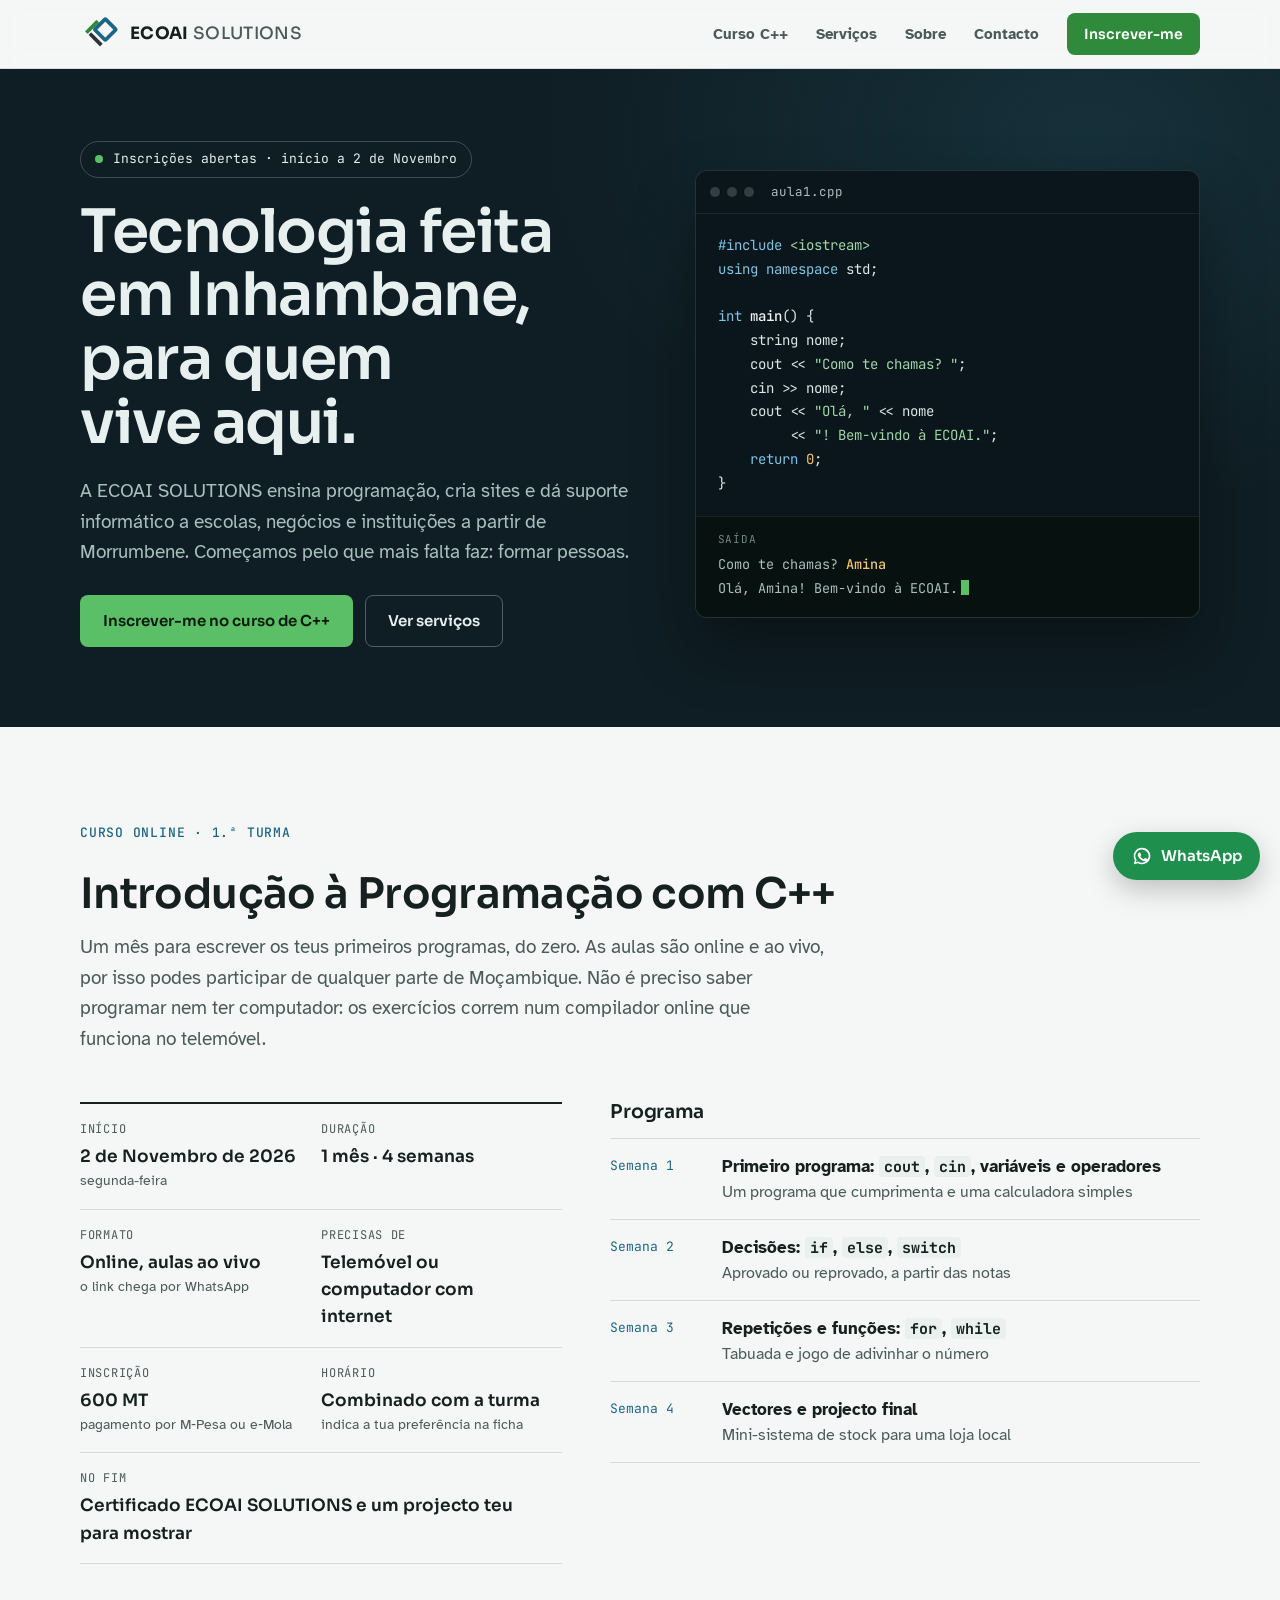
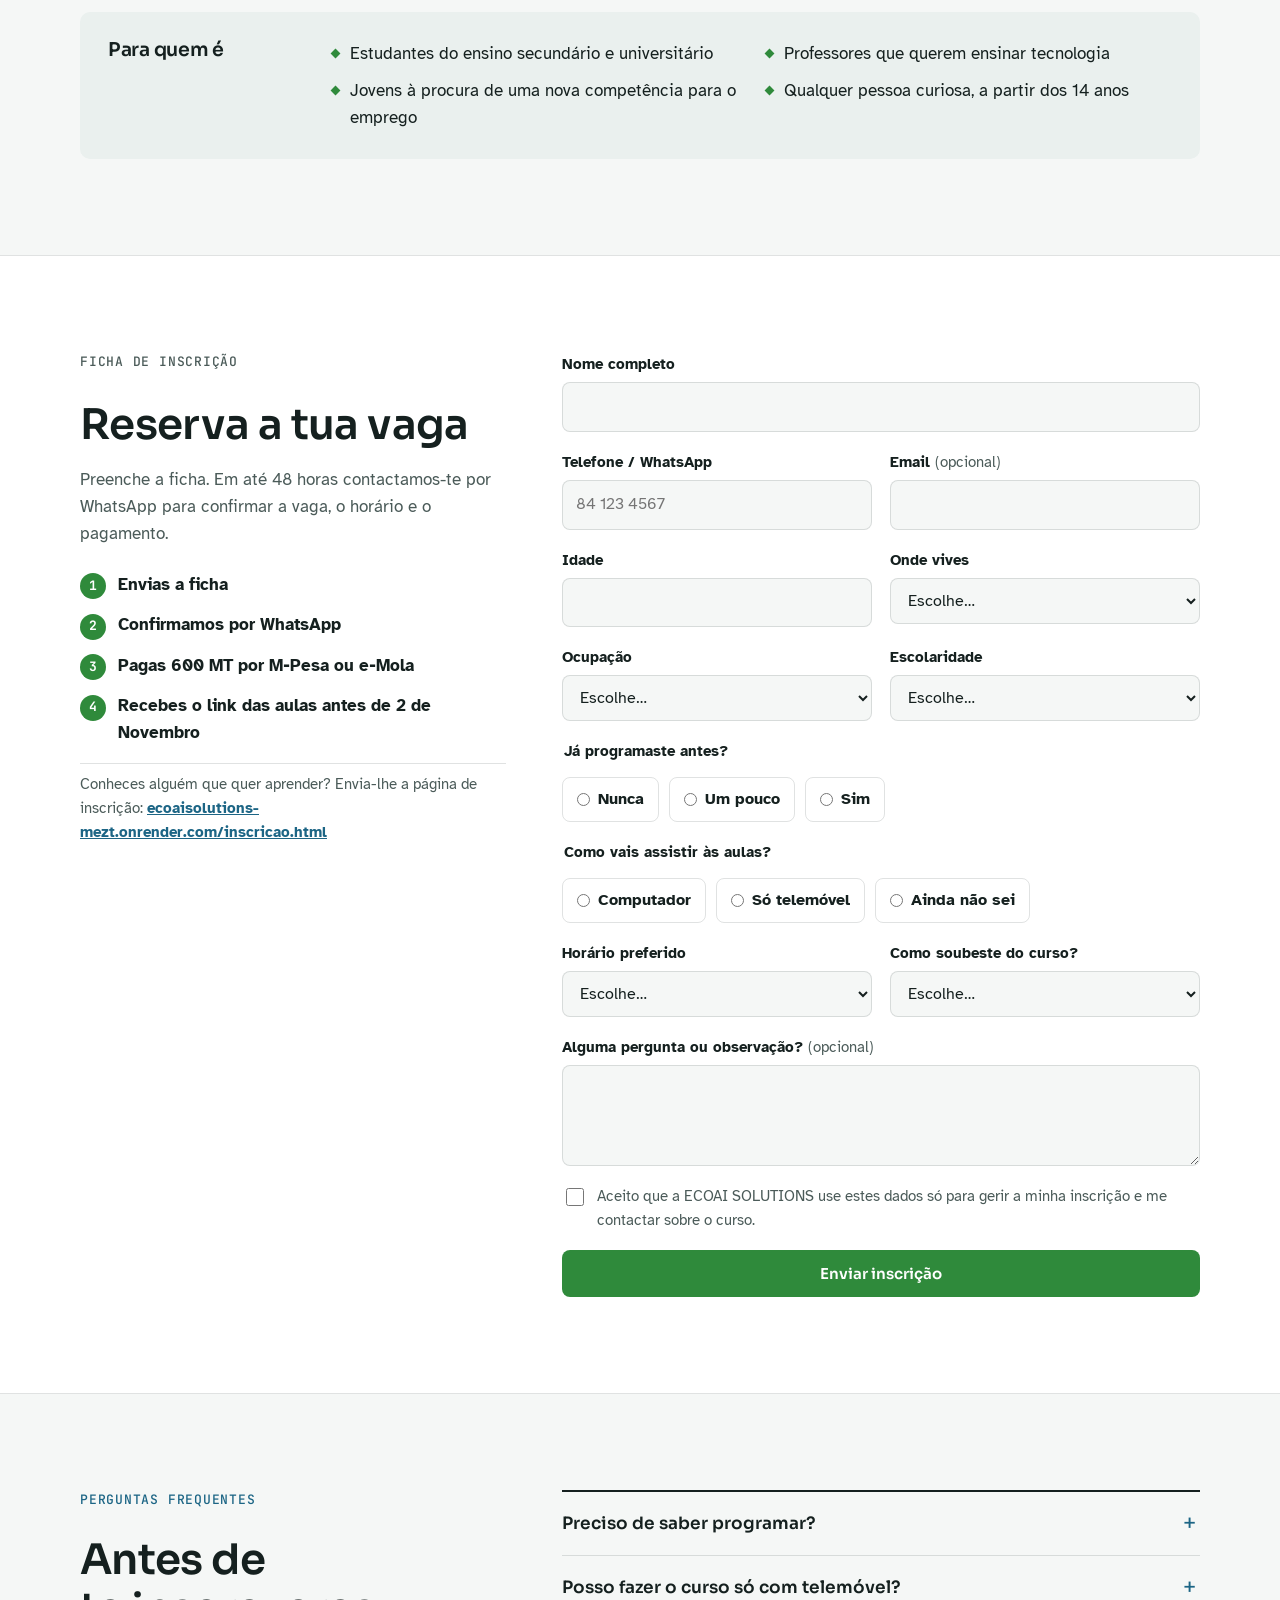
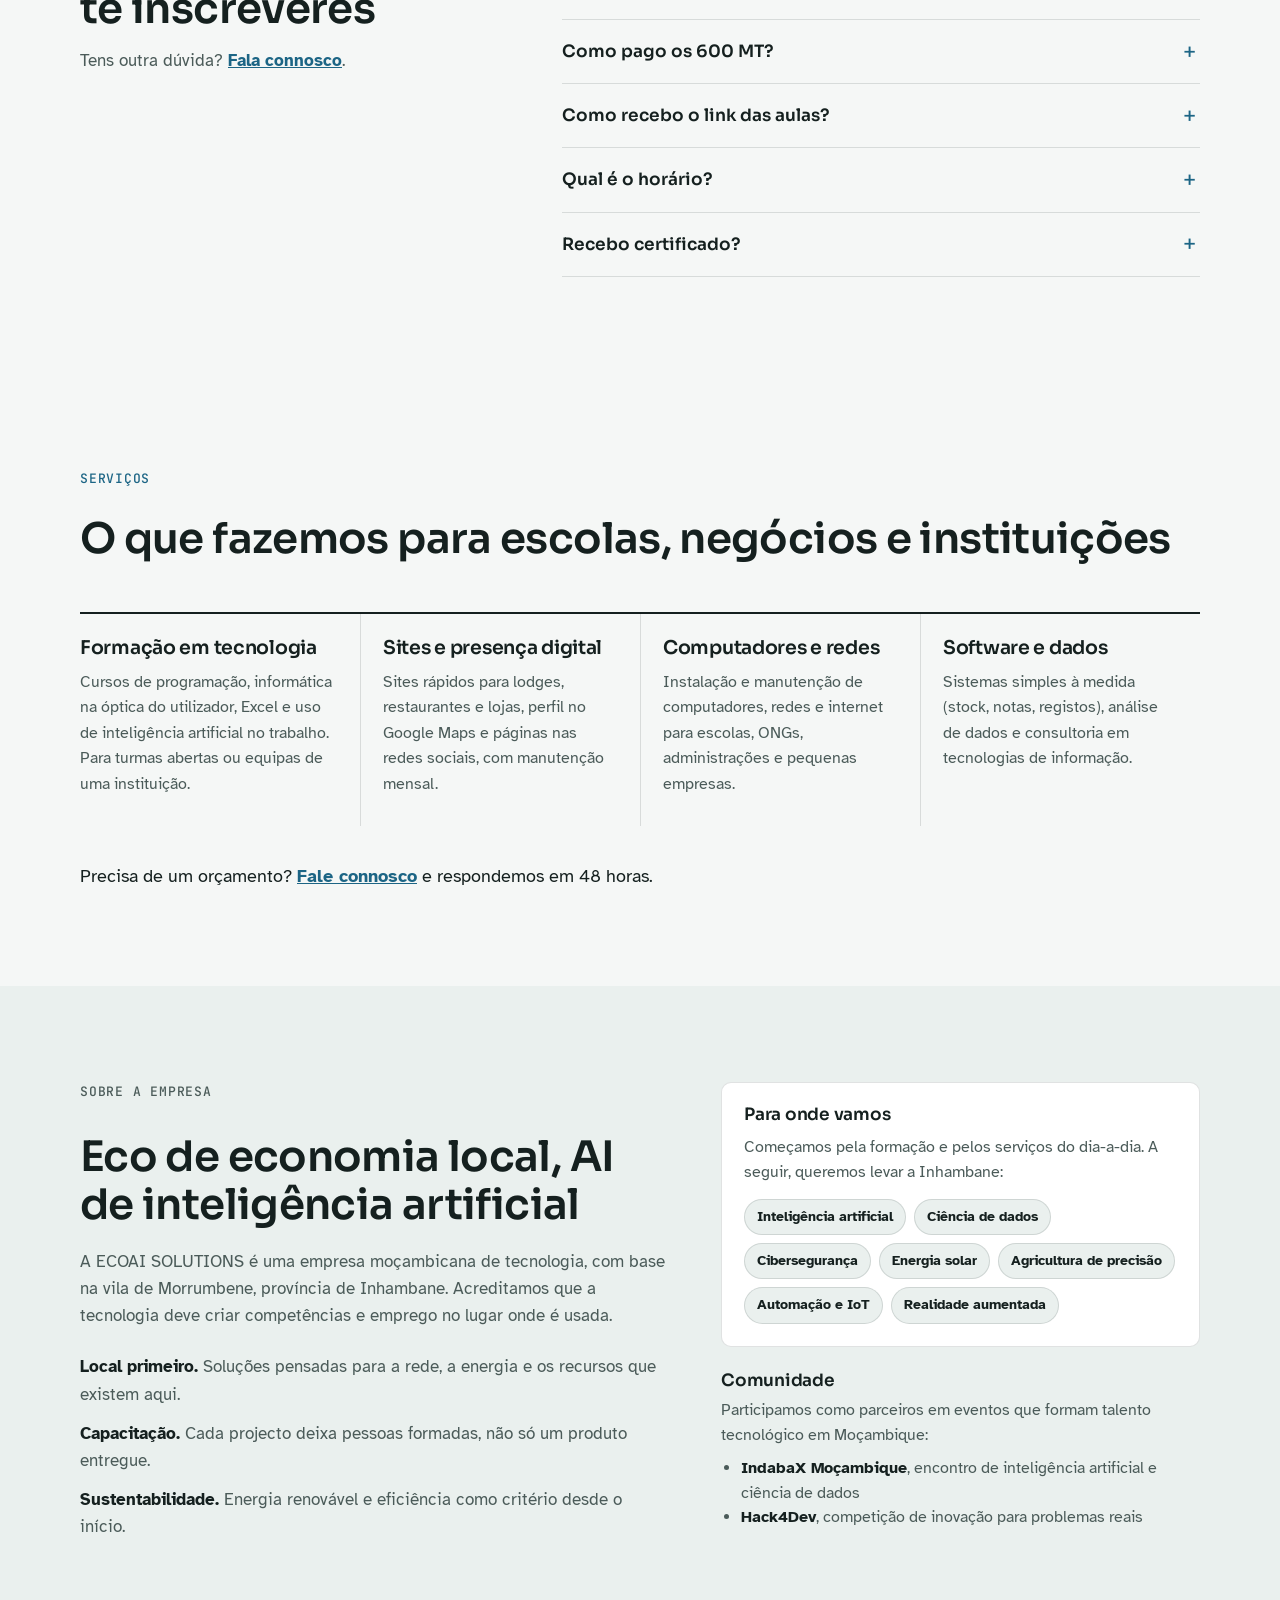
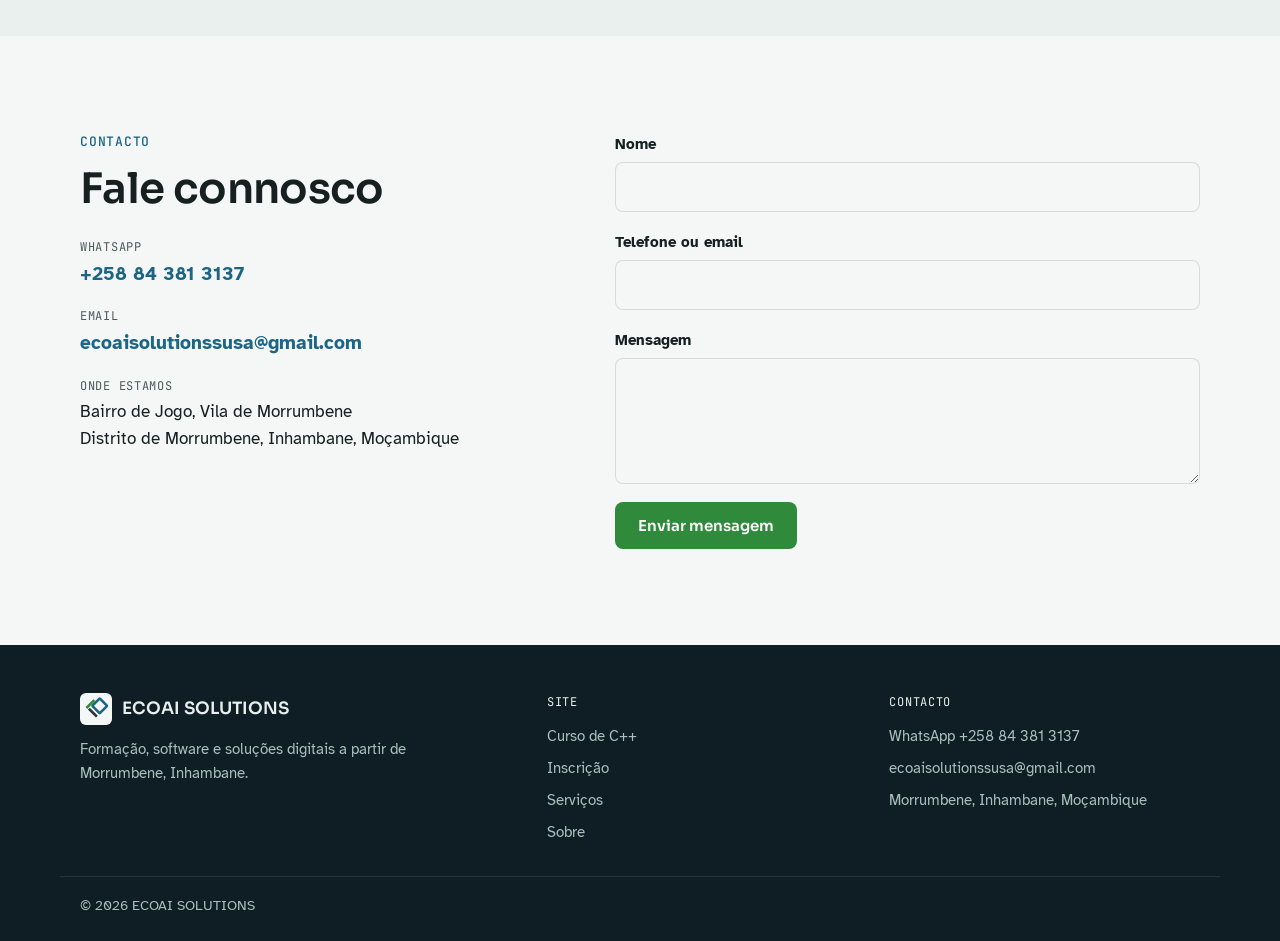
==== index.html @ 87e7314f "Página própria de inscrição (inscricao.html), protecção anti-spam e script robusto Co-Authored-By: C" ====
<!DOCTYPE html>
<html lang="pt-MZ">
<head>
<meta charset="UTF-8">
<meta name="viewport" content="width=device-width, initial-scale=1.0, viewport-fit=cover">
<title>ECOAI SOLUTIONS — Formação e Tecnologia em Inhambane</title>
<meta name="description" content="ECOAI SOLUTIONS, empresa moçambicana de tecnologia sediada em Morrumbene, Inhambane. Curso de Introdução à Programação com C++, sites, suporte informático e consultoria.">
<meta property="og:title" content="ECOAI SOLUTIONS — Curso de Introdução à Programação com C++">
<meta property="og:description" content="Curso online de 1 mês, início a 2 de Novembro de 2026. Inscrição: 600 MT. Funciona no telemóvel.">
<meta property="og:image" content="ecoai.png">
<meta property="og:type" content="website">
<meta name="theme-color" content="#0F1E24">
<link rel="icon" href="logo-ecoai.svg" type="image/svg+xml">
<link rel="preconnect" href="https://fonts.googleapis.com">
<link rel="preconnect" href="https://fonts.gstatic.com" crossorigin>
<link href="https://fonts.googleapis.com/css2?family=Sora:wght@500;600;700&family=Atkinson+Hyperlegible:ital,wght@0,400;0,700;1,400&family=JetBrains+Mono:wght@400;500&display=swap" rel="stylesheet">
<link rel="stylesheet" href="styles.css">
</head>
<body>

<header class="site-header">
  <div class="wrap header-inner">
    <a class="brand" href="#topo" aria-label="ECOAI SOLUTIONS, início">
      <img src="logo-ecoai.svg" alt="" class="brand-mark" width="40" height="40">
      <span class="brand-text">ECOAI <span>SOLUTIONS</span></span>
    </a>
    <nav class="nav" id="nav" aria-label="Navegação principal">
      <a href="#curso">Curso C++</a>
      <a href="#servicos">Serviços</a>
      <a href="#sobre">Sobre</a>
      <a href="#contacto">Contacto</a>
      <a href="#inscricao" class="btn btn-primary btn-sm">Inscrever-me</a>
    </nav>
    <button class="nav-toggle" id="navToggle" aria-label="Abrir menu" aria-expanded="false" aria-controls="nav">
      <span></span><span></span><span></span>
    </button>
  </div>
</header>

<main id="topo">

  <!-- HERO -->
  <section class="hero">
    <div class="wrap hero-inner">
      <div class="hero-copy">
        <p class="pill"><span class="pill-dot"></span>Inscrições abertas · início a 2 de Novembro</p>
        <h1>Tecnologia feita em Inhambane, para quem vive aqui.</h1>
        <p class="hero-sub">
          A ECOAI SOLUTIONS ensina programação, cria sites e dá suporte informático
          a escolas, negócios e instituições a partir de Morrumbene.
          Começamos pelo que mais falta faz: formar pessoas.
        </p>
        <div class="hero-cta">
          <a href="#inscricao" class="btn btn-primary">Inscrever-me no curso de C++</a>
          <a href="#servicos" class="btn btn-ghost">Ver serviços</a>
        </div>
      </div>

      <figure class="code-card" aria-label="Exemplo do primeiro programa do curso">
        <div class="code-bar">
          <span class="dot"></span><span class="dot"></span><span class="dot"></span>
          <span class="code-file">aula1.cpp</span>
        </div>
<pre class="code"><code><span class="c-pre">#include</span> <span class="c-str">&lt;iostream&gt;</span>
<span class="c-kw">using namespace</span> std;

<span class="c-kw">int</span> <span class="c-fn">main</span>() {
    string nome;
    cout &lt;&lt; <span class="c-str">"Como te chamas? "</span>;
    cin &gt;&gt; nome;
    cout &lt;&lt; <span class="c-str">"Olá, "</span> &lt;&lt; nome
         &lt;&lt; <span class="c-str">"! Bem-vindo à ECOAI."</span>;
    <span class="c-kw">return</span> <span class="c-num">0</span>;
}</code></pre>
        <figcaption class="code-out">
          <span class="out-label">Saída</span>
          <span class="out-line">Como te chamas? <b>Amina</b></span>
          <span class="out-line">Olá, Amina! Bem-vindo à ECOAI.<i class="caret" aria-hidden="true"></i></span>
        </figcaption>
      </figure>
    </div>
  </section>

  <!-- CURSO -->
  <section class="section curso" id="curso">
    <div class="wrap">
      <div class="section-head">
        <p class="eyebrow">Curso online · 1.ª turma</p>
        <h2>Introdução à Programação com C++</h2>
        <p class="lede">
          Um mês para escrever os teus primeiros programas, do zero.
          As aulas são online e ao vivo, por isso podes participar de qualquer
          parte de Moçambique. Não é preciso saber programar nem ter computador:
          os exercícios correm num compilador online que funciona no telemóvel.
        </p>
      </div>

      <div class="curso-grid">
        <dl class="facts">
          <div><dt>Início</dt><dd>2 de Novembro de 2026 <small>segunda-feira</small></dd></div>
          <div><dt>Duração</dt><dd>1 mês · 4 semanas</dd></div>
          <div><dt>Formato</dt><dd>Online, aulas ao vivo <small>o link chega por WhatsApp</small></dd></div>
          <div><dt>Precisas de</dt><dd>Telemóvel ou computador com internet</dd></div>
          <div><dt>Inscrição</dt><dd>600 MT <small>pagamento por M&#8209;Pesa ou e&#8209;Mola</small></dd></div>
          <div><dt>Horário</dt><dd>Combinado com a turma <small>indica a tua preferência na ficha</small></dd></div>
          <div class="facts-wide"><dt>No fim</dt><dd>Certificado ECOAI SOLUTIONS e um projecto teu para mostrar</dd></div>
        </dl>

        <div class="programa">
          <h3>Programa</h3>
          <ol class="semanas">
            <li><span class="sem">Semana 1</span><span class="tema">Primeiro programa: <code>cout</code>, <code>cin</code>, variáveis e operadores</span><span class="res">Um programa que cumprimenta e uma calculadora simples</span></li>
            <li><span class="sem">Semana 2</span><span class="tema">Decisões: <code>if</code>, <code>else</code>, <code>switch</code></span><span class="res">Aprovado ou reprovado, a partir das notas</span></li>
            <li><span class="sem">Semana 3</span><span class="tema">Repetições e funções: <code>for</code>, <code>while</code></span><span class="res">Tabuada e jogo de adivinhar o número</span></li>
            <li><span class="sem">Semana 4</span><span class="tema">Vectores e projecto final</span><span class="res">Mini-sistema de stock para uma loja local</span></li>
          </ol>
        </div>
      </div>

      <div class="para-quem">
        <h3>Para quem é</h3>
        <ul>
          <li>Estudantes do ensino secundário e universitário</li>
          <li>Professores que querem ensinar tecnologia</li>
          <li>Jovens à procura de uma nova competência para o emprego</li>
          <li>Qualquer pessoa curiosa, a partir dos 14 anos</li>
        </ul>
      </div>
    </div>
  </section>

  <!-- INSCRIÇÃO -->
  <section class="section inscricao" id="inscricao">
    <div class="wrap inscricao-grid">
      <div class="inscricao-intro">
        <p class="eyebrow">Ficha de inscrição</p>
        <h2>Reserva a tua vaga</h2>
        <p>
          Preenche a ficha. Em até 48 horas contactamos-te por WhatsApp para
          confirmar a vaga, o horário e o pagamento.
        </p>
        <ol class="passos">
          <li>Envias a ficha</li>
          <li>Confirmamos por WhatsApp</li>
          <li>Pagas 600 MT por M&#8209;Pesa ou e&#8209;Mola</li>
          <li>Recebes o link das aulas antes de 2 de Novembro</li>
        </ol>
        <p class="partilha">Conheces alguém que quer aprender? Envia-lhe a página de inscrição: <a href="inscricao.html">ecoaisolutions-mezt.onrender.com/inscricao.html</a></p>
      </div>

      <form class="form" id="inscricaoForm" novalidate>
        <input type="hidden" name="_subject" value="Nova inscrição: Curso de C++">
        <input type="hidden" name="pagina" value="Site principal">
        <input type="text" name="_gotcha" class="hp" tabindex="-1" autocomplete="off" aria-hidden="true">
        <input type="hidden" name="curso" value="Introdução à Programação com C++ (1.ª turma)">

        <div class="field">
          <label for="i-nome">Nome completo</label>
          <input id="i-nome" name="nome" type="text" autocomplete="name" required>
        </div>

        <div class="row-2">
          <div class="field">
            <label for="i-tel">Telefone / WhatsApp</label>
            <input id="i-tel" name="telefone" type="tel" inputmode="tel" autocomplete="tel" placeholder="84 123 4567" required>
          </div>
          <div class="field">
            <label for="i-email">Email <span class="opt">(opcional)</span></label>
            <input id="i-email" name="email" type="email" autocomplete="email">
          </div>
        </div>

        <div class="row-2">
          <div class="field">
            <label for="i-idade">Idade</label>
            <input id="i-idade" name="idade" type="number" min="12" max="90" inputmode="numeric" required>
          </div>
          <div class="field">
            <label for="i-local">Onde vives</label>
            <select id="i-local" name="localidade" required>
              <option value="">Escolhe…</option>
              <option>Morrumbene</option>
              <option>Maxixe</option>
              <option>Cidade de Inhambane</option>
              <option>Massinga</option>
              <option>Homoíne</option>
              <option>Outro distrito de Inhambane</option>
              <option>Outra província</option>
            </select>
          </div>
        </div>

        <div class="row-2">
          <div class="field">
            <label for="i-ocup">Ocupação</label>
            <select id="i-ocup" name="ocupacao" required>
              <option value="">Escolhe…</option>
              <option>Estudante do secundário</option>
              <option>Estudante universitário</option>
              <option>Professor(a)</option>
              <option>Trabalhador(a)</option>
              <option>À procura de emprego</option>
              <option>Outro</option>
            </select>
          </div>
          <div class="field">
            <label for="i-esc">Escolaridade</label>
            <select id="i-esc" name="escolaridade" required>
              <option value="">Escolhe…</option>
              <option>Até 10.ª classe</option>
              <option>11.ª ou 12.ª classe</option>
              <option>Técnico-profissional</option>
              <option>Ensino superior (a frequentar)</option>
              <option>Ensino superior (concluído)</option>
            </select>
          </div>
        </div>

        <fieldset class="field choice">
          <legend>Já programaste antes?</legend>
          <label><input type="radio" name="experiencia" value="Nunca" required> Nunca</label>
          <label><input type="radio" name="experiencia" value="Um pouco"> Um pouco</label>
          <label><input type="radio" name="experiencia" value="Sim"> Sim</label>
        </fieldset>

        <fieldset class="field choice">
          <legend>Como vais assistir às aulas?</legend>
          <label><input type="radio" name="equipamento" value="Computador" required> Computador</label>
          <label><input type="radio" name="equipamento" value="Só telemóvel"> Só telemóvel</label>
          <label><input type="radio" name="equipamento" value="Ainda não sei"> Ainda não sei</label>
        </fieldset>

        <div class="row-2">
          <div class="field">
            <label for="i-hor">Horário preferido</label>
            <select id="i-hor" name="horario" required>
              <option value="">Escolhe…</option>
              <option>Dias úteis, fim da tarde (17h–19h)</option>
              <option>Dias úteis, noite (19h–21h)</option>
              <option>Sábado de manhã</option>
              <option>Tanto faz</option>
            </select>
          </div>
          <div class="field">
            <label for="i-orig">Como soubeste do curso?</label>
            <select id="i-orig" name="origem">
              <option value="">Escolhe…</option>
              <option>WhatsApp</option>
              <option>Facebook</option>
              <option>Escola ou universidade</option>
              <option>Rádio</option>
              <option>Cartaz</option>
              <option>Amigo ou familiar</option>
            </select>
          </div>
        </div>

        <div class="field">
          <label for="i-obs">Alguma pergunta ou observação? <span class="opt">(opcional)</span></label>
          <textarea id="i-obs" name="observacoes" rows="3"></textarea>
        </div>

        <label class="consent" for="i-cons">
          <input id="i-cons" name="consentimento" type="checkbox" value="Sim" required>
          <span>Aceito que a ECOAI SOLUTIONS use estes dados só para gerir a minha inscrição e me contactar sobre o curso.</span>
        </label>

        <p class="form-error" id="inscricaoErro" role="alert" hidden></p>
        <button type="submit" class="btn btn-primary btn-block" id="inscricaoBtn">Enviar inscrição</button>

        <div class="form-done" id="inscricaoOk" role="status" hidden>
          <h3>Inscrição recebida</h3>
          <p id="inscricaoOkMsg">Obrigado. Vamos contactar-te por WhatsApp em até 48 horas.</p>
          <a class="btn btn-ghost" id="inscricaoWa" href="#" target="_blank" rel="noopener" hidden>Abrir WhatsApp</a>
        </div>
      </form>
    </div>
  </section>

  <!-- PERGUNTAS -->
  <section class="section perguntas" id="perguntas">
    <div class="wrap perguntas-grid">
      <div>
        <p class="eyebrow">Perguntas frequentes</p>
        <h2>Antes de te inscreveres</h2>
        <p class="perguntas-mais">Tens outra dúvida? <a href="#contacto">Fala connosco</a>.</p>
      </div>
      <div class="faq">
        <details>
          <summary>Preciso de saber programar?</summary>
          <p>Não. O curso começa do zero: na primeira aula escreves o teu primeiro programa.</p>
        </details>
        <details>
          <summary>Posso fazer o curso só com telemóvel?</summary>
          <p>Sim. As aulas são online e os exercícios correm num compilador online gratuito que funciona no navegador do telemóvel. Precisas apenas de internet.</p>
        </details>
        <details>
          <summary>Como pago os 600 MT?</summary>
          <p>Depois de enviares a ficha, contactamos-te por WhatsApp com os dados para pagar por M&#8209;Pesa ou e&#8209;Mola. A vaga fica confirmada quando o pagamento chega.</p>
        </details>
        <details>
          <summary>Como recebo o link das aulas?</summary>
          <p>Por WhatsApp, antes da primeira aula a 2 de Novembro. Também entras no grupo da turma, onde ficam os exercícios e as dúvidas.</p>
        </details>
        <details>
          <summary>Qual é o horário?</summary>
          <p>É combinado com a turma. Na ficha indicas o horário que te dá mais jeito e escolhemos o que serve a mais pessoas.</p>
        </details>
        <details>
          <summary>Recebo certificado?</summary>
          <p>Sim. No fim recebes o certificado da ECOAI SOLUTIONS e ficas com o teu projecto final para mostrar.</p>
        </details>
      </div>
    </div>
  </section>

  <!-- SERVIÇOS -->
  <section class="section servicos" id="servicos">
    <div class="wrap">
      <div class="section-head">
        <p class="eyebrow">Serviços</p>
        <h2>O que fazemos para escolas, negócios e instituições</h2>
      </div>
      <div class="servicos-grid">
        <article class="servico">
          <h3>Formação em tecnologia</h3>
          <p>Cursos de programação, informática na óptica do utilizador, Excel e uso de inteligência artificial no trabalho. Para turmas abertas ou equipas de uma instituição.</p>
        </article>
        <article class="servico">
          <h3>Sites e presença digital</h3>
          <p>Sites rápidos para lodges, restaurantes e lojas, perfil no Google Maps e páginas nas redes sociais, com manutenção mensal.</p>
        </article>
        <article class="servico">
          <h3>Computadores e redes</h3>
          <p>Instalação e manutenção de computadores, redes e internet para escolas, ONGs, administrações e pequenas empresas.</p>
        </article>
        <article class="servico">
          <h3>Software e dados</h3>
          <p>Sistemas simples à medida (stock, notas, registos), análise de dados e consultoria em tecnologias de informação.</p>
        </article>
      </div>
      <p class="servicos-cta">Precisa de um orçamento? <a href="#contacto">Fale connosco</a> e respondemos em 48 horas.</p>
    </div>
  </section>

  <!-- SOBRE -->
  <section class="section sobre" id="sobre">
    <div class="wrap sobre-grid">
      <div>
        <p class="eyebrow">Sobre a empresa</p>
        <h2>Eco de economia local, AI de inteligência artificial</h2>
        <p>
          A ECOAI SOLUTIONS é uma empresa moçambicana de tecnologia, com base na
          vila de Morrumbene, província de Inhambane. Acreditamos que a tecnologia deve criar
          competências e emprego no lugar onde é usada.
        </p>
        <ul class="valores">
          <li><b>Local primeiro.</b> Soluções pensadas para a rede, a energia e os recursos que existem aqui.</li>
          <li><b>Capacitação.</b> Cada projecto deixa pessoas formadas, não só um produto entregue.</li>
          <li><b>Sustentabilidade.</b> Energia renovável e eficiência como critério desde o início.</li>
        </ul>
      </div>

      <div class="sobre-side">
        <div class="futuro">
          <h3>Para onde vamos</h3>
          <p>Começamos pela formação e pelos serviços do dia-a-dia. A seguir, queremos levar a Inhambane:</p>
          <ul class="chips">
            <li>Inteligência artificial</li>
            <li>Ciência de dados</li>
            <li>Cibersegurança</li>
            <li>Energia solar</li>
            <li>Agricultura de precisão</li>
            <li>Automação e IoT</li>
            <li>Realidade aumentada</li>
          </ul>
        </div>

        <div class="comunidade">
          <h3>Comunidade</h3>
          <p>Participamos como parceiros em eventos que formam talento tecnológico em Moçambique:</p>
          <ul>
            <li><b>IndabaX Moçambique</b>, encontro de inteligência artificial e ciência de dados</li>
            <li><b>Hack4Dev</b>, competição de inovação para problemas reais</li>
          </ul>
        </div>
      </div>
    </div>
  </section>

  <!-- CONTACTO -->
  <section class="section contacto" id="contacto">
    <div class="wrap contacto-grid">
      <div>
        <p class="eyebrow">Contacto</p>
        <h2>Fale connosco</h2>
        <ul class="canais">
          <li data-canal="whatsapp" hidden>
            <span class="canal-label">WhatsApp</span>
            <a id="waLink" href="#" target="_blank" rel="noopener"></a>
          </li>
          <li data-canal="email" hidden>
            <span class="canal-label">Email</span>
            <a id="emailLink" href="#"></a>
          </li>
          <li>
            <span class="canal-label">Onde estamos</span>
            <span>Bairro de Jogo, Vila de Morrumbene<br>Distrito de Morrumbene, Inhambane, Moçambique</span>
          </li>
        </ul>
      </div>

      <form class="form" id="contactoForm" novalidate>
        <input type="hidden" name="_subject" value="Contacto pelo site ECOAI">
        <input type="text" name="_gotcha" class="hp" tabindex="-1" autocomplete="off" aria-hidden="true">
        <div class="field">
          <label for="c-nome">Nome</label>
          <input id="c-nome" name="nome" type="text" autocomplete="name" required>
        </div>
        <div class="field">
          <label for="c-tel">Telefone ou email</label>
          <input id="c-tel" name="contacto" type="text" required>
        </div>
        <div class="field">
          <label for="c-msg">Mensagem</label>
          <textarea id="c-msg" name="mensagem" rows="4" required></textarea>
        </div>
        <p class="form-error" id="contactoErro" role="alert" hidden></p>
        <button type="submit" class="btn btn-primary" id="contactoBtn">Enviar mensagem</button>
        <div class="form-done" id="contactoOk" role="status" hidden>
          <h3>Mensagem enviada</h3>
          <p id="contactoOkMsg">Obrigado. Respondemos em até 48 horas.</p>
          <a class="btn btn-ghost" id="contactoWa" href="#" target="_blank" rel="noopener" hidden>Abrir WhatsApp</a>
        </div>
      </form>
    </div>
  </section>

</main>

<a class="wa-float" id="waFloat" href="#" target="_blank" rel="noopener" hidden aria-label="Falar connosco por WhatsApp">
  <svg viewBox="0 0 24 24" width="22" height="22" aria-hidden="true"><path fill="currentColor" d="M12 3a9 9 0 0 0-7.8 13.5L3 21l4.6-1.2A9 9 0 1 0 12 3Zm0 1.8a7.2 7.2 0 1 1-3.7 13.4l-.3-.2-2.6.7.7-2.5-.2-.3A7.2 7.2 0 0 1 12 4.8Zm-3 3.6c-.2 0-.5 0-.7.3-.3.3-.9.9-.9 2.1s.9 2.4 1 2.6c.1.2 1.8 2.8 4.4 3.8 2.2.9 2.6.7 3.1.6.5 0 1.5-.6 1.7-1.2.2-.6.2-1.1.2-1.2-.1-.1-.2-.2-.5-.3l-1.7-.8c-.2-.1-.4-.1-.6.1l-.8 1c-.1.2-.3.2-.5.1-.3-.1-1.1-.4-2-1.2-.8-.7-1.3-1.5-1.4-1.8-.2-.3 0-.4.1-.5l.4-.5.2-.4c.1-.1 0-.3 0-.4l-.8-1.9c-.2-.5-.4-.5-.6-.5H9Z"/></svg>
  <span>WhatsApp</span>
</a>

<footer class="site-footer">
  <div class="wrap footer-grid">
    <div class="footer-brand">
      <div class="footer-logo">
        <img src="logo-ecoai.svg" alt="" width="32" height="32">
        <span>ECOAI SOLUTIONS</span>
      </div>
      <p>Formação, software e soluções digitais a partir de Morrumbene, Inhambane.</p>
    </div>
    <nav class="footer-col" aria-label="Rodapé">
      <span class="footer-h">Site</span>
      <a href="#curso">Curso de C++</a>
      <a href="#inscricao">Inscrição</a>
      <a href="#servicos">Serviços</a>
      <a href="#sobre">Sobre</a>
    </nav>
    <div class="footer-col">
      <span class="footer-h">Contacto</span>
      <a id="footWa" href="#" target="_blank" rel="noopener" hidden></a>
      <a id="footEmail" href="#" hidden></a>
      <span>Morrumbene, Inhambane, Moçambique</span>
    </div>
  </div>
  <div class="wrap footer-base">
    <p>© <span id="year">2026</span> ECOAI SOLUTIONS</p>
  </div>
</footer>

<script src="script.js"></script>
</body>
</html>
---- styles.css ----
/* ============================================================
   ECOAI SOLUTIONS — estilos
   Layout: hero escuro com o "primeiro programa" em C++, depois
   faixas claras alternadas; cores tiradas do logótipo
   (verde, azul-petróleo, carvão).
   ============================================================ */
:root {
  --bg: #F5F7F6;
  --surface: #FFFFFF;
  --surface-2: #EAF0EE;
  --ink: #15201F;
  --ink-soft: #4B5B59;
  --line: rgba(21, 32, 31, 0.13);
  --green: #2F8A3B;
  --green-ink: #FFFFFF;
  --blue: #1C6585;
  --night: #0F1E24;
  --night-2: #16303A;
  --on-night: #E7F0EE;
  --on-night-soft: #A9BFBD;
  --code-str: #9FD8A6;
  --code-kw: #7FC4E6;
  --code-num: #F0C674;
  --error: #B42318;

  --f-display: "Sora", "Segoe UI", system-ui, sans-serif;
  --f-body: "Atkinson Hyperlegible", "Segoe UI", system-ui, sans-serif;
  --f-mono: "JetBrains Mono", ui-monospace, "Cascadia Mono", Menlo, monospace;

  --wrap: 1160px;
  --radius: 10px;
  --ease: cubic-bezier(.22,.68,.32,1);
  --header-h: 68px;
}
@media (prefers-color-scheme: dark) {
  :root:not([data-theme="light"]) {
    --bg: #0E1719; --surface: #152226; --surface-2: #1A2B30;
    --ink: #E5EEEC; --ink-soft: #A2B3B0; --line: rgba(229, 238, 236, 0.13);
    --green: #5BBF67; --green-ink: #0B1A0D; --blue: #67B5DA;
    --night: #08121A; --night-2: #11242C; --error: #F97066;
    color-scheme: dark;
  }
}
:root[data-theme="dark"] {
  --bg: #0E1719; --surface: #152226; --surface-2: #1A2B30;
  --ink: #E5EEEC; --ink-soft: #A2B3B0; --line: rgba(229, 238, 236, 0.13);
  --green: #5BBF67; --green-ink: #0B1A0D; --blue: #67B5DA;
  --night: #08121A; --night-2: #11242C; --error: #F97066;
  color-scheme: dark;
}

*, *::before, *::after { box-sizing: border-box; }
[hidden] { display: none !important; }
html { scroll-behavior: smooth; scroll-padding-top: calc(var(--header-h) + 12px); }
@media (prefers-reduced-motion: reduce) {
  html { scroll-behavior: auto; }
  *, *::before, *::after { animation: none !important; transition: none !important; }
}
body {
  margin: 0;
  background: var(--bg);
  color: var(--ink);
  font-family: var(--f-body);
  font-size: 17px;
  line-height: 1.6;
  -webkit-font-smoothing: antialiased;
}
img { max-width: 100%; display: block; }
a { color: var(--blue); }
a:focus-visible, button:focus-visible, summary:focus-visible,
input:focus-visible, select:focus-visible, textarea:focus-visible {
  outline: 3px solid var(--blue);
  outline-offset: 2px;
}

.wrap {
  max-width: var(--wrap);
  margin: 0 auto;
  padding-left: max(20px, env(safe-area-inset-left, 0px));
  padding-right: max(20px, env(safe-area-inset-right, 0px));
}

h1, h2, h3 {
  font-family: var(--f-display);
  font-weight: 600;
  letter-spacing: -0.015em;
  line-height: 1.15;
  margin: 0;
  text-wrap: balance;
}
h2 { font-size: clamp(28px, 3.6vw, 42px); }
h3 { font-size: 19px; }
p { margin: 0; }

.eyebrow {
  font-family: var(--f-mono);
  font-size: 13px;
  font-weight: 500;
  letter-spacing: 0.06em;
  text-transform: uppercase;
  color: var(--blue);
  margin-bottom: 12px;
}
.lede { font-size: 19px; color: var(--ink-soft); max-width: 62ch; }

/* ---------- botões ---------- */
.btn {
  display: inline-flex;
  align-items: center;
  justify-content: center;
  gap: 8px;
  font-family: var(--f-display);
  font-size: 15px;
  font-weight: 600;
  padding: 13px 22px;
  border-radius: 8px;
  border: 1.5px solid transparent;
  text-decoration: none;
  cursor: pointer;
  transition: background .2s var(--ease), border-color .2s var(--ease), transform .2s var(--ease);
}
.btn:active { transform: translateY(1px); }
.btn-primary { background: var(--green); color: var(--green-ink); }
.btn-primary:hover { filter: brightness(1.08); }
.btn-ghost { background: transparent; color: var(--ink); border-color: var(--line); }
.btn-ghost:hover { border-color: var(--ink-soft); }
.btn-sm { padding: 9px 16px; font-size: 14px; }
.btn-block { width: 100%; }
.btn[disabled] { opacity: .6; cursor: wait; }

/* ---------- cabeçalho ---------- */
.site-header {
  position: sticky;
  top: env(safe-area-inset-top, 0px);
  z-index: 50;
  background: color-mix(in srgb, var(--bg) 88%, transparent);
  backdrop-filter: blur(10px);
  border-bottom: 1px solid var(--line);
}
.header-inner {
  height: var(--header-h);
  display: flex;
  align-items: center;
  justify-content: space-between;
  gap: 16px;
}
.brand {
  display: flex;
  align-items: center;
  gap: 10px;
  text-decoration: none;
  color: var(--ink);
}
.brand-mark { width: 40px; height: 40px; }
.brand-text { font-family: var(--f-display); font-weight: 700; font-size: 17px; letter-spacing: 0.02em; }
.brand-text span { font-weight: 500; color: var(--ink-soft); }
.nav { display: flex; align-items: center; gap: 28px; }
.nav a:not(.btn) {
  color: var(--ink-soft);
  text-decoration: none;
  font-size: 15px;
  font-weight: 700;
}
.nav a:not(.btn):hover { color: var(--ink); }
.nav-toggle {
  display: none;
  flex-direction: column;
  gap: 5px;
  background: none;
  border: 0;
  padding: 10px;
  cursor: pointer;
}
.nav-toggle span { width: 22px; height: 2px; background: var(--ink); transition: transform .25s var(--ease), opacity .25s; }
.nav-toggle[aria-expanded="true"] span:nth-child(1) { transform: translateY(7px) rotate(45deg); }
.nav-toggle[aria-expanded="true"] span:nth-child(2) { opacity: 0; }
.nav-toggle[aria-expanded="true"] span:nth-child(3) { transform: translateY(-7px) rotate(-45deg); }

/* ---------- hero ---------- */
.hero {
  background:
    radial-gradient(60% 80% at 85% 10%, var(--night-2) 0%, transparent 70%),
    var(--night);
  color: var(--on-night);
}
.hero-inner {
  display: grid;
  grid-template-columns: 1.05fr 0.95fr;
  gap: 56px;
  align-items: center;
  padding-block: 72px 80px;
}
.hero-copy { min-width: 0; display: flex; flex-direction: column; gap: 22px; }
.pill {
  align-self: flex-start;
  display: inline-flex;
  align-items: center;
  gap: 10px;
  padding: 7px 14px;
  border: 1px solid rgba(231, 240, 238, 0.22);
  border-radius: 999px;
  font-family: var(--f-mono);
  font-size: 13px;
  color: var(--on-night);
}
.pill-dot { width: 8px; height: 8px; border-radius: 50%; background: #5BBF67; animation: pulse 2s ease-in-out infinite; }
@keyframes pulse { 50% { opacity: .35; } }
.hero h1 { font-size: clamp(36px, 5.2vw, 60px); line-height: 1.06; letter-spacing: -0.025em; }
.hero-sub { font-size: 19px; color: var(--on-night-soft); max-width: 52ch; }
.hero-cta { display: flex; flex-wrap: wrap; gap: 12px; margin-top: 6px; }
.hero .btn-primary { background: #5BBF67; color: #0B1A0D; }
.hero .btn-ghost { color: var(--on-night); border-color: rgba(231, 240, 238, 0.3); }
.hero .btn-ghost:hover { border-color: var(--on-night); }

.code-card {
  margin: 0;
  min-width: 0;
  background: #0A161B;
  border: 1px solid rgba(231, 240, 238, 0.12);
  border-radius: 12px;
  overflow: hidden;
  box-shadow: 0 30px 60px rgba(0, 0, 0, 0.35);
}
.code-bar {
  display: flex;
  align-items: center;
  gap: 7px;
  padding: 11px 14px;
  border-bottom: 1px solid rgba(231, 240, 238, 0.08);
}
.code-bar .dot { width: 10px; height: 10px; border-radius: 50%; background: rgba(231, 240, 238, 0.18); }
.code-file { margin-left: 10px; font-family: var(--f-mono); font-size: 12.5px; color: var(--on-night-soft); }
.code {
  margin: 0;
  padding: 20px 22px;
  font-family: var(--f-mono);
  font-size: 14px;
  line-height: 1.7;
  color: #DCE7E5;
  overflow-x: auto;
}
.code code { background: none; padding: 0; font-size: inherit; color: inherit; border-radius: 0; }
.c-pre, .c-kw { color: var(--code-kw); }
.c-str { color: var(--code-str); }
.c-num { color: var(--code-num); }
.c-fn { color: #F2F5F4; font-weight: 500; }
.code-out {
  display: flex;
  flex-direction: column;
  gap: 2px;
  padding: 14px 22px 18px;
  background: #07110F;
  border-top: 1px solid rgba(231, 240, 238, 0.08);
  font-family: var(--f-mono);
  font-size: 13.5px;
  color: var(--on-night-soft);
}
.out-label { font-size: 11px; letter-spacing: .08em; text-transform: uppercase; color: #6E8885; margin-bottom: 4px; }
.out-line b { color: #F0C674; font-weight: 500; }
.caret { display: inline-block; width: 8px; height: 15px; margin-left: 3px; vertical-align: -2px; background: #5BBF67; animation: blink 1.1s steps(1) infinite; }
@keyframes blink { 50% { opacity: 0; } }

/* ---------- secções ---------- */
.section { padding-block: 96px; }
.section-head { display: flex; flex-direction: column; gap: 14px; margin-bottom: 48px; }

/* curso */
.curso-grid {
  display: grid;
  grid-template-columns: 0.9fr 1.1fr;
  gap: 48px;
  align-items: start;
}
.facts {
  margin: 0;
  display: grid;
  grid-template-columns: 1fr 1fr;
  gap: 0;
  border-top: 2px solid var(--ink);
}
.facts > div { padding: 16px 16px 16px 0; border-bottom: 1px solid var(--line); min-width: 0; }
.facts .facts-wide { grid-column: 1 / -1; }
.facts dt {
  font-family: var(--f-mono);
  font-size: 12px;
  letter-spacing: .06em;
  text-transform: uppercase;
  color: var(--ink-soft);
  margin-bottom: 4px;
}
.facts dd { margin: 0; font-family: var(--f-display); font-weight: 600; font-size: 17px; }
.facts small { display: block; font-family: var(--f-body); font-weight: 400; font-size: 14px; color: var(--ink-soft); }

.programa h3 { margin-bottom: 14px; }
.semanas { list-style: none; margin: 0; padding: 0; display: flex; flex-direction: column; }
.semanas li {
  display: grid;
  grid-template-columns: 96px 1fr;
  grid-template-areas: "sem tema" "sem res";
  column-gap: 16px;
  padding: 14px 0;
  border-bottom: 1px solid var(--line);
}
.semanas li:first-child { border-top: 1px solid var(--line); }
.sem { grid-area: sem; font-family: var(--f-mono); font-size: 13px; color: var(--blue); padding-top: 3px; }
.tema { grid-area: tema; font-weight: 700; }
.res { grid-area: res; color: var(--ink-soft); font-size: 15.5px; }
code { font-family: var(--f-mono); font-size: .88em; background: var(--surface-2); padding: 1px 5px; border-radius: 4px; }

.para-quem {
  margin-top: 48px;
  padding: 28px;
  background: var(--surface-2);
  border-radius: var(--radius);
  display: grid;
  grid-template-columns: 200px 1fr;
  gap: 24px;
  align-items: start;
}
.para-quem ul {
  margin: 0;
  padding: 0;
  list-style: none;
  display: grid;
  grid-template-columns: 1fr 1fr;
  gap: 10px 28px;
}
.para-quem li { padding-left: 18px; position: relative; }
.para-quem li::before { content: ""; position: absolute; left: 0; top: .6em; width: 7px; height: 7px; background: var(--green); transform: rotate(45deg); }

/* inscrição */
.inscricao { background: var(--surface); border-block: 1px solid var(--line); }
.inscricao-grid {
  display: grid;
  grid-template-columns: 0.8fr 1.2fr;
  gap: 56px;
  align-items: start;
}
.inscricao-intro { display: flex; flex-direction: column; gap: 16px; position: sticky; top: calc(var(--header-h) + 32px); }
.inscricao-intro > p { color: var(--ink-soft); }
.passos { margin: 8px 0 0; padding: 0; list-style: none; counter-reset: p; display: flex; flex-direction: column; gap: 12px; }
.passos li { counter-increment: p; display: flex; gap: 12px; align-items: baseline; font-weight: 700; }
.passos li::before {
  content: counter(p);
  flex: none;
  width: 26px; height: 26px;
  border-radius: 50%;
  display: inline-grid; place-items: center;
  font-family: var(--f-mono); font-size: 13px;
  background: var(--green); color: var(--green-ink);
}

.form { display: flex; flex-direction: column; gap: 18px; min-width: 0; }
.row-2 { display: grid; grid-template-columns: 1fr 1fr; gap: 18px; }
.field { display: flex; flex-direction: column; gap: 6px; min-width: 0; margin: 0; padding: 0; border: 0; }
.field > label, .field legend { font-weight: 700; font-size: 15px; }
.opt { font-weight: 400; color: var(--ink-soft); }
.form input[type="text"], .form input[type="tel"], .form input[type="email"],
.form input[type="number"], .form select, .form textarea {
  font: inherit;
  font-size: 16px;
  color: var(--ink);
  background: var(--bg);
  border: 1.5px solid var(--line);
  border-radius: 8px;
  padding: 11px 13px;
  width: 100%;
  min-width: 0;
}
.form textarea { resize: vertical; }
.form input:focus, .form select:focus, .form textarea:focus { border-color: var(--blue); outline: none; box-shadow: 0 0 0 3px color-mix(in srgb, var(--blue) 22%, transparent); }
.form .invalid { border-color: var(--error) !important; }
.choice { flex-direction: row; flex-wrap: wrap; gap: 8px 10px; }
.choice legend { width: 100%; margin-bottom: 6px; float: left; }
.choice label {
  display: inline-flex; align-items: center; gap: 8px;
  padding: 9px 14px;
  border: 1.5px solid var(--line);
  border-radius: 8px;
  cursor: pointer;
  font-size: 15.5px;
}
.choice label:has(input:checked) { border-color: var(--green); background: color-mix(in srgb, var(--green) 10%, transparent); }
.choice input { accent-color: var(--green); margin: 0; }
.choice.invalid label { border-color: var(--error); }
.consent { display: flex; gap: 10px; align-items: flex-start; font-size: 15px; color: var(--ink-soft); cursor: pointer; }
.consent input { margin-top: 4px; accent-color: var(--green); width: 18px; height: 18px; flex: none; }
.consent.invalid span { color: var(--error); }
.form-error { color: var(--error); font-weight: 700; font-size: 15px; }
.form-done {
  padding: 22px;
  border-radius: var(--radius);
  border: 1.5px solid var(--green);
  background: color-mix(in srgb, var(--green) 9%, transparent);
  display: flex; flex-direction: column; gap: 10px; align-items: flex-start;
}

/* serviços */
.servicos-grid {
  display: grid;
  grid-template-columns: repeat(4, 1fr);
  gap: 0;
  border-top: 2px solid var(--ink);
}
.servico { padding: 24px 22px 28px 0; display: flex; flex-direction: column; gap: 10px; min-width: 0; }
.servico + .servico { padding-left: 22px; border-left: 1px solid var(--line); }
.servico p { color: var(--ink-soft); font-size: 16px; }
.servicos-cta { margin-top: 36px; font-size: 18px; }
.servicos-cta a { font-weight: 700; }

/* sobre */
.sobre { background: var(--surface-2); }
.sobre-grid { display: grid; grid-template-columns: 1.1fr 0.9fr; gap: 56px; align-items: start; }
.sobre-grid > div:first-child { display: flex; flex-direction: column; gap: 18px; min-width: 0; }
.sobre-grid > div:first-child > p { color: var(--ink-soft); max-width: 60ch; }
.valores { margin: 6px 0 0; padding: 0; list-style: none; display: flex; flex-direction: column; gap: 12px; }
.valores li { color: var(--ink-soft); }
.valores b { color: var(--ink); }
.sobre-side { display: flex; flex-direction: column; gap: 24px; min-width: 0; }
.comunidade { display: flex; flex-direction: column; gap: 8px; }
.comunidade h3 { font-size: 17px; }
.comunidade p, .comunidade li { color: var(--ink-soft); font-size: 15.5px; }
.comunidade ul { margin: 0; padding-left: 20px; }
.comunidade b { color: var(--ink); }

/* contacto */
.contacto-grid { display: grid; grid-template-columns: 0.9fr 1.1fr; gap: 56px; align-items: start; }
.canais { list-style: none; margin: 24px 0 0; padding: 0; display: flex; flex-direction: column; gap: 18px; }
.canais li { display: flex; flex-direction: column; gap: 2px; }
.canal-label { font-family: var(--f-mono); font-size: 12px; text-transform: uppercase; letter-spacing: .06em; color: var(--ink-soft); }
.canais a { font-size: 19px; font-weight: 700; text-decoration: none; overflow-wrap: anywhere; }
.canais a:hover { text-decoration: underline; }
.contacto .form .btn { align-self: flex-start; }


/* para onde vamos */
.futuro { background: var(--surface); border: 1px solid var(--line); border-radius: var(--radius); padding: 22px; display: flex; flex-direction: column; gap: 10px; }
.futuro h3 { font-size: 17px; }
.futuro p { color: var(--ink-soft); font-size: 15.5px; }
.chips { list-style: none; margin: 4px 0 0; padding: 0; display: flex; flex-wrap: wrap; gap: 8px; }
.chips li { font-size: 14px; font-weight: 700; padding: 6px 12px; border-radius: 999px; border: 1px solid var(--line); background: var(--surface-2); }

/* perguntas */
.perguntas-grid { display: grid; grid-template-columns: 0.8fr 1.2fr; gap: 56px; align-items: start; }
.perguntas-grid > div:first-child { display: flex; flex-direction: column; gap: 14px; }
.perguntas-mais { color: var(--ink-soft); }
.perguntas-mais a { font-weight: 700; }
.faq { border-top: 2px solid var(--ink); min-width: 0; }
.faq details { border-bottom: 1px solid var(--line); }
.faq summary {
  list-style: none;
  cursor: pointer;
  padding: 18px 40px 18px 0;
  position: relative;
  font-family: var(--f-display);
  font-weight: 600;
  font-size: 17px;
}
.faq summary::-webkit-details-marker { display: none; }
.faq summary::after {
  content: "+";
  position: absolute; right: 4px; top: 50%; transform: translateY(-50%);
  font-family: var(--f-mono); font-size: 22px; font-weight: 400; color: var(--blue);
  transition: transform .2s var(--ease);
}
.faq details[open] summary::after { transform: translateY(-50%) rotate(45deg); }
.faq details p { padding: 0 40px 18px 0; color: var(--ink-soft); max-width: 62ch; }

/* botão WhatsApp */
.wa-float {
  position: fixed;
  right: calc(20px + env(safe-area-inset-right, 0px));
  bottom: calc(20px + env(safe-area-inset-bottom, 0px));
  z-index: 60;
  display: inline-flex; align-items: center; gap: 8px;
  padding: 12px 18px;
  border-radius: 999px;
  background: #1F8F4E; color: #FFFFFF;
  font-family: var(--f-display); font-weight: 600; font-size: 15px;
  text-decoration: none;
  box-shadow: 0 10px 28px rgba(0, 0, 0, 0.22);
  transition: transform .2s var(--ease);
}
.wa-float:hover { transform: translateY(-2px); }

/* rodapé */
.site-footer { background: var(--night); color: var(--on-night-soft); font-size: 15px; }
.footer-grid { display: grid; grid-template-columns: 1.4fr 1fr 1fr; gap: 32px; padding-block: 48px 32px; }
.footer-brand { display: flex; flex-direction: column; gap: 12px; max-width: 34ch; }
.footer-logo { display: flex; align-items: center; gap: 10px; font-family: var(--f-display); font-weight: 600; font-size: 17px; color: var(--on-night); }
.footer-logo img { background: #F5F7F6; border-radius: 6px; padding: 2px; }
.footer-col { display: flex; flex-direction: column; gap: 8px; min-width: 0; }
.footer-h { font-family: var(--f-mono); font-size: 12px; letter-spacing: .06em; text-transform: uppercase; color: var(--on-night); margin-bottom: 4px; }
.footer-col a { color: var(--on-night-soft); text-decoration: none; overflow-wrap: anywhere; }
.footer-col a:hover { color: var(--on-night); text-decoration: underline; }
.footer-base { border-top: 1px solid rgba(231, 240, 238, 0.1); padding-block: 18px 24px; font-size: 13.5px; }

/* ---------- responsivo ---------- */
@media (max-width: 960px) {
  .hero-inner, .curso-grid, .inscricao-grid, .sobre-grid, .contacto-grid, .perguntas-grid { grid-template-columns: 1fr; gap: 40px; }
  .inscricao-intro { position: static; }
  .servicos-grid { grid-template-columns: 1fr 1fr; }
  .servico:nth-child(3) { padding-left: 0; border-left: 0; }
  .servico:nth-child(n+3) { border-top: 1px solid var(--line); }
  .para-quem { grid-template-columns: 1fr; }
}
@media (max-width: 720px) {
  .nav {
    display: none;
    position: absolute;
    top: var(--header-h);
    left: 0; right: 0;
    flex-direction: column;
    align-items: stretch;
    gap: 4px;
    padding: 12px max(20px, env(safe-area-inset-right, 0px)) 20px max(20px, env(safe-area-inset-left, 0px));
    background: var(--bg);
    border-bottom: 1px solid var(--line);
  }
  .nav a:not(.btn) { padding: 10px 0; font-size: 17px; }
  .nav .btn { margin-top: 8px; }
  body.nav-open .nav { display: flex; }
  .nav-toggle { display: flex; }
  .section { padding-block: 64px; }
  .hero-inner { padding-block: 48px 56px; }
  .row-2, .para-quem ul, .facts { grid-template-columns: 1fr; }
  .servicos-grid { grid-template-columns: 1fr; }
  .servico, .servico + .servico { padding: 20px 0; border-left: 0; }
  .servico + .servico { border-top: 1px solid var(--line); }
  .perguntas-grid, .footer-grid { grid-template-columns: 1fr; }
  .wa-float span { display: none; }
  .wa-float { padding: 14px; }
  .footer-base { padding-bottom: 88px; }
  .semanas li { grid-template-columns: 1fr; grid-template-areas: "sem" "tema" "res"; }
  .code { font-size: 12.5px; padding: 16px; }
  .code-out { padding: 12px 16px 16px; font-size: 12.5px; }
}

/* ---------- página de inscrição ---------- */
.hp { position: absolute !important; left: -9999px !important; width: 1px; height: 1px; opacity: 0; }
.partilha { font-size: 15px; color: var(--ink-soft); padding-top: 8px; border-top: 1px solid var(--line); }
.partilha a { font-weight: 700; overflow-wrap: anywhere; }
.voltar { font-weight: 700; font-size: 15px; text-decoration: none; }
.voltar:hover { text-decoration: underline; }
.insc-hero { background: radial-gradient(60% 80% at 85% 10%, var(--night-2) 0%, transparent 70%), var(--night); color: var(--on-night); }
.insc-hero-inner { padding-block: 44px 48px; display: flex; flex-direction: column; gap: 18px; }
.insc-hero h1 { font-size: clamp(30px, 4.4vw, 46px); letter-spacing: -0.02em; }
.insc-resumo { list-style: none; margin: 6px 0 0; padding: 0; display: grid; grid-template-columns: repeat(4, minmax(0, 1fr)); gap: 0; border-top: 1px solid rgba(231, 240, 238, 0.18); }
.insc-resumo li { display: flex; flex-direction: column; gap: 2px; padding: 14px 16px 0 0; }
.insc-resumo span { font-family: var(--f-mono); font-size: 12px; letter-spacing: .06em; text-transform: uppercase; color: var(--on-night-soft); }
.insc-resumo b { font-family: var(--f-display); font-weight: 600; font-size: 16px; }
.insc-form-wrap { padding-block: 56px 80px; border-top: 0; }
.insc-narrow { max-width: 720px; display: flex; flex-direction: column; gap: 14px; }
.insc-nota { color: var(--ink-soft); margin-bottom: 12px; }
@media (max-width: 720px) {
  .insc-resumo { grid-template-columns: 1fr 1fr; row-gap: 4px; }
  .insc-hero-inner { padding-block: 32px 36px; }
  .insc-form-wrap { padding-block: 36px 64px; }
  .voltar { font-size: 14px; }
}
.brand-text { white-space: nowrap; }
.voltar { white-space: nowrap; }
.footer-base a { color: var(--on-night); }
@media (max-width: 380px) { .pagina-inscricao .brand-text span { display: none; } }
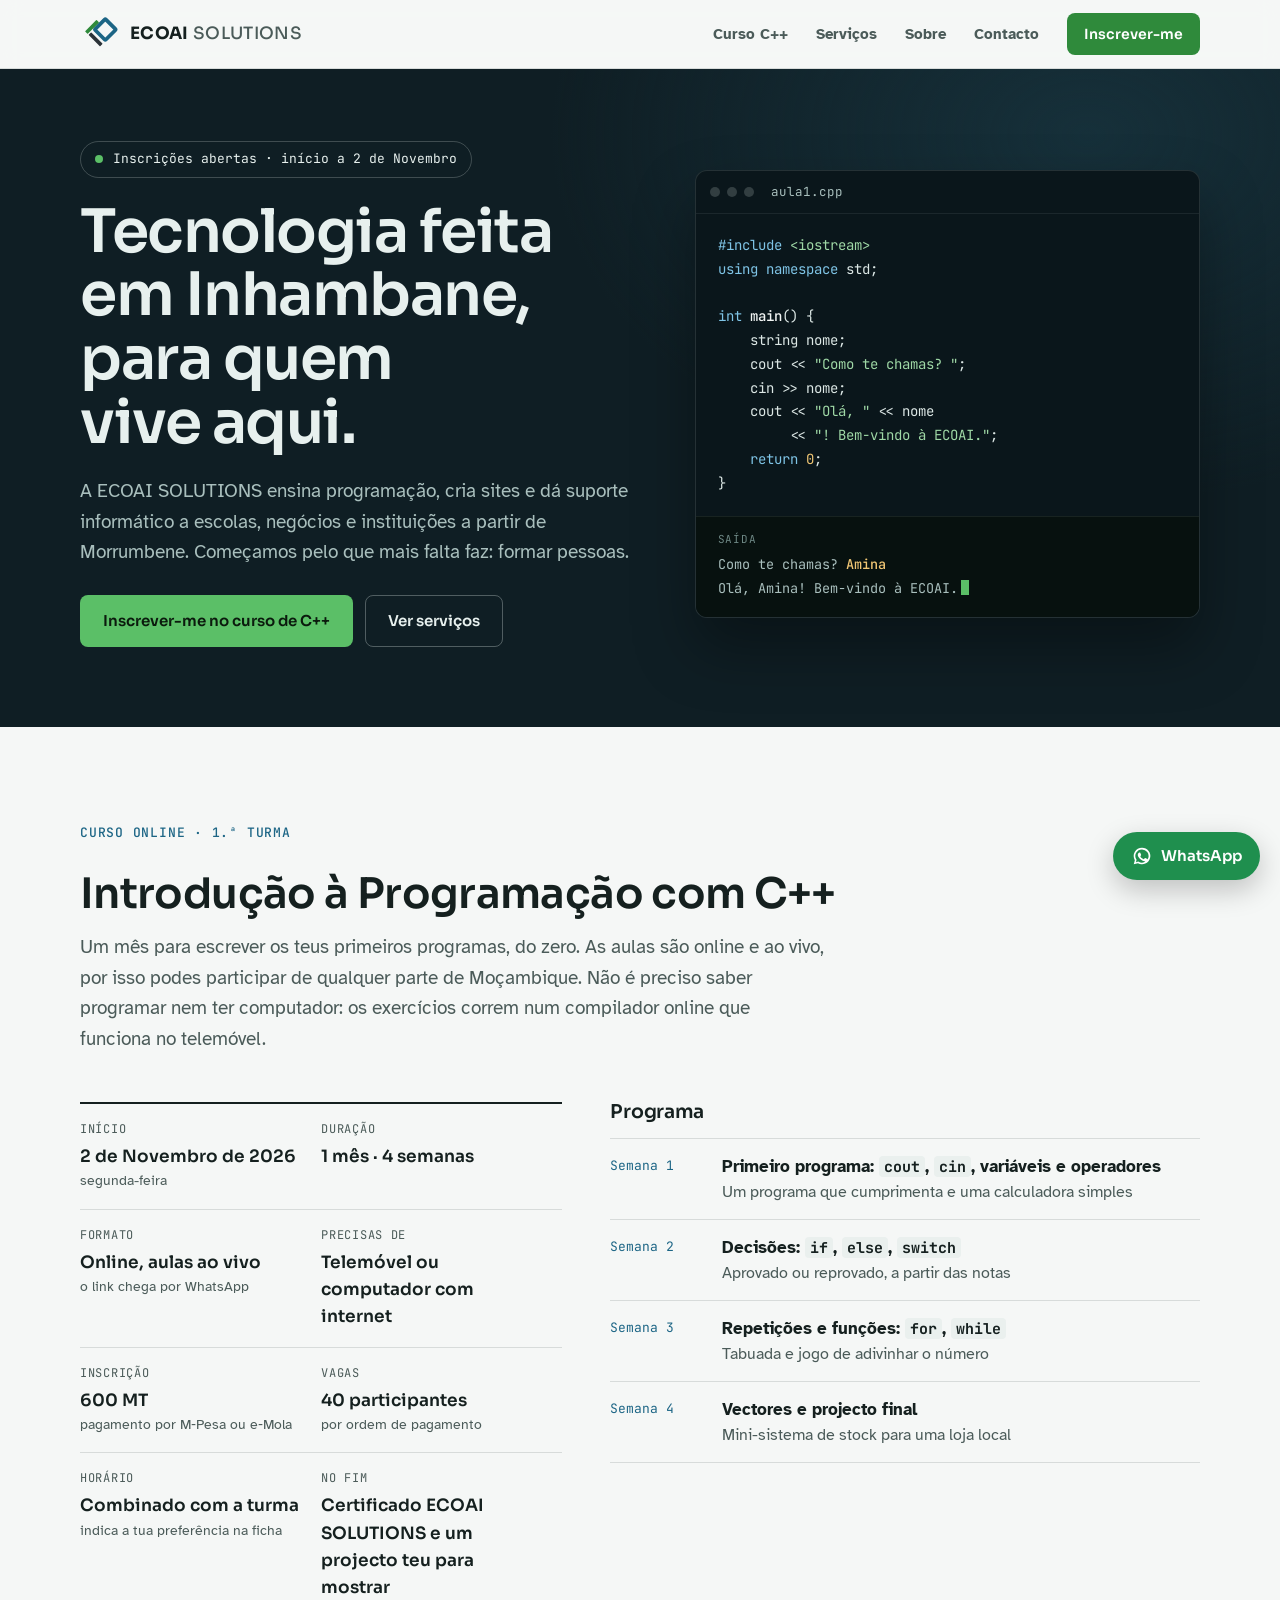
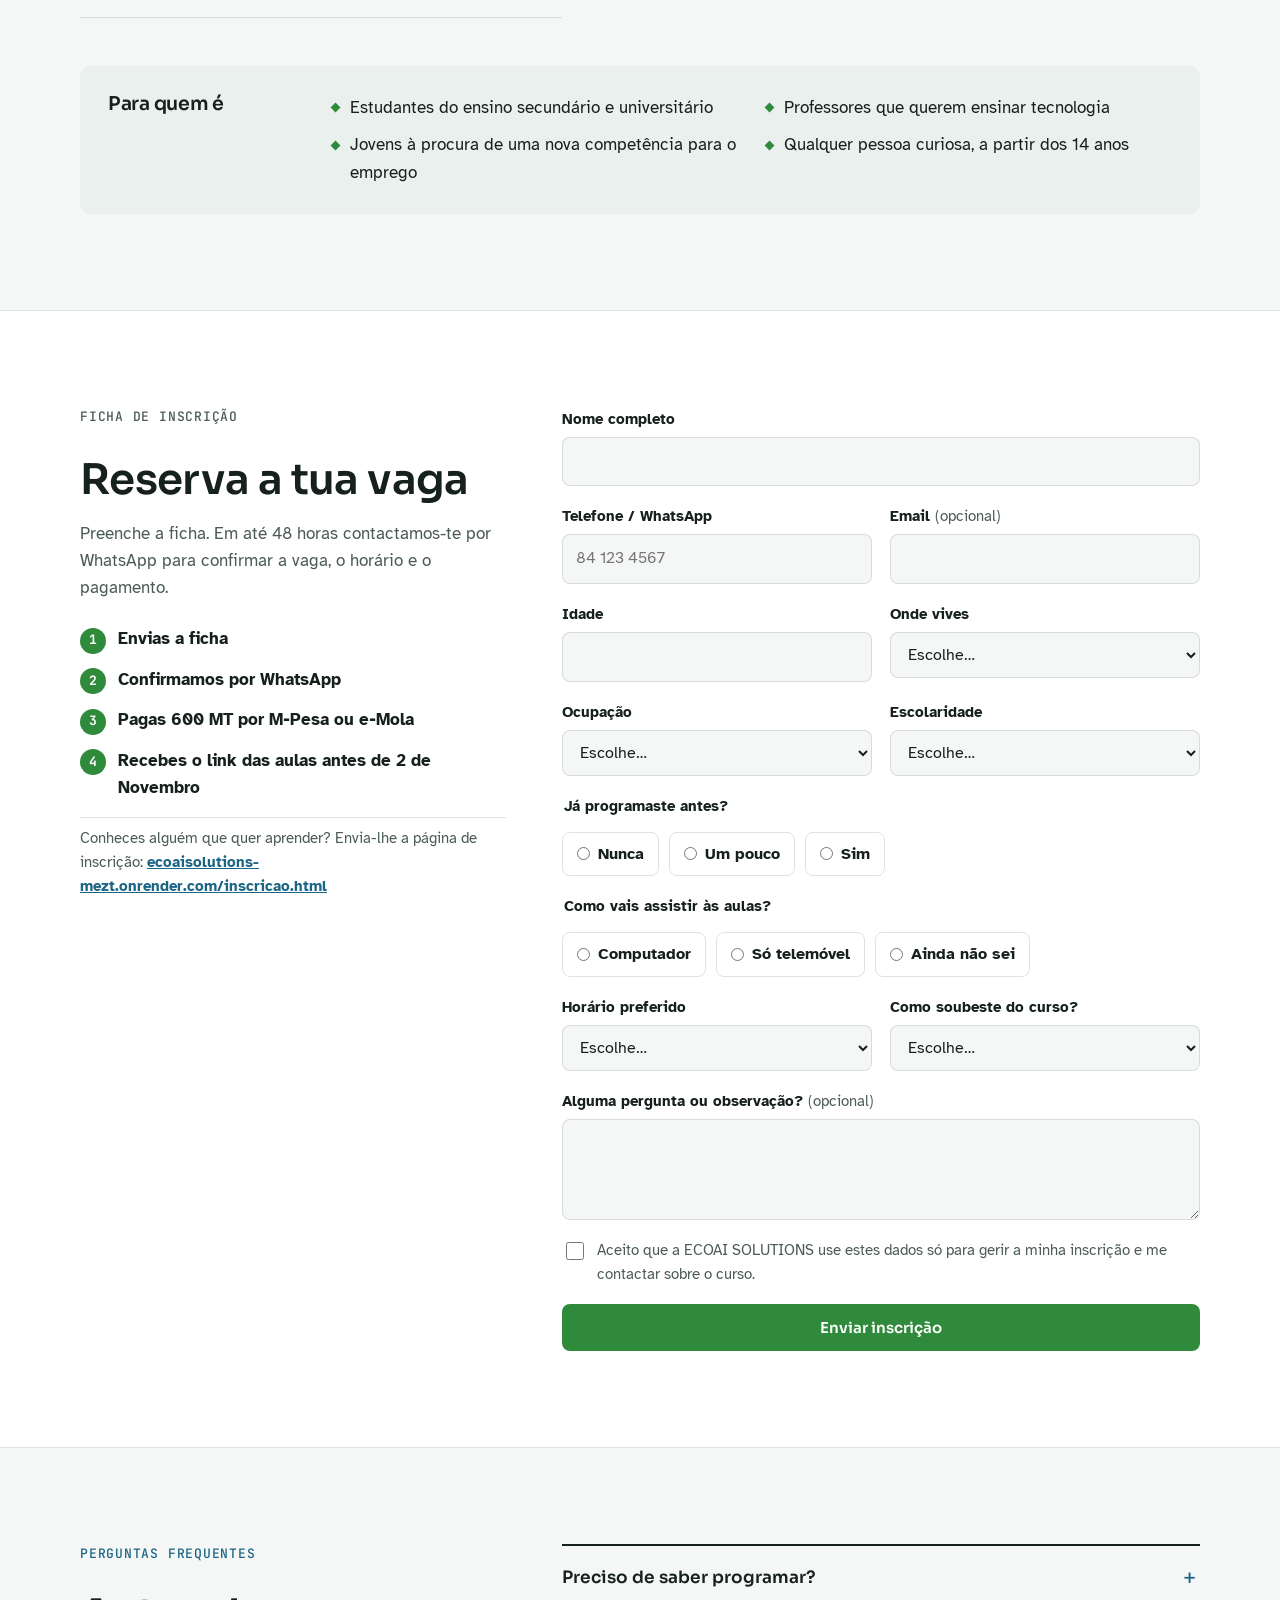
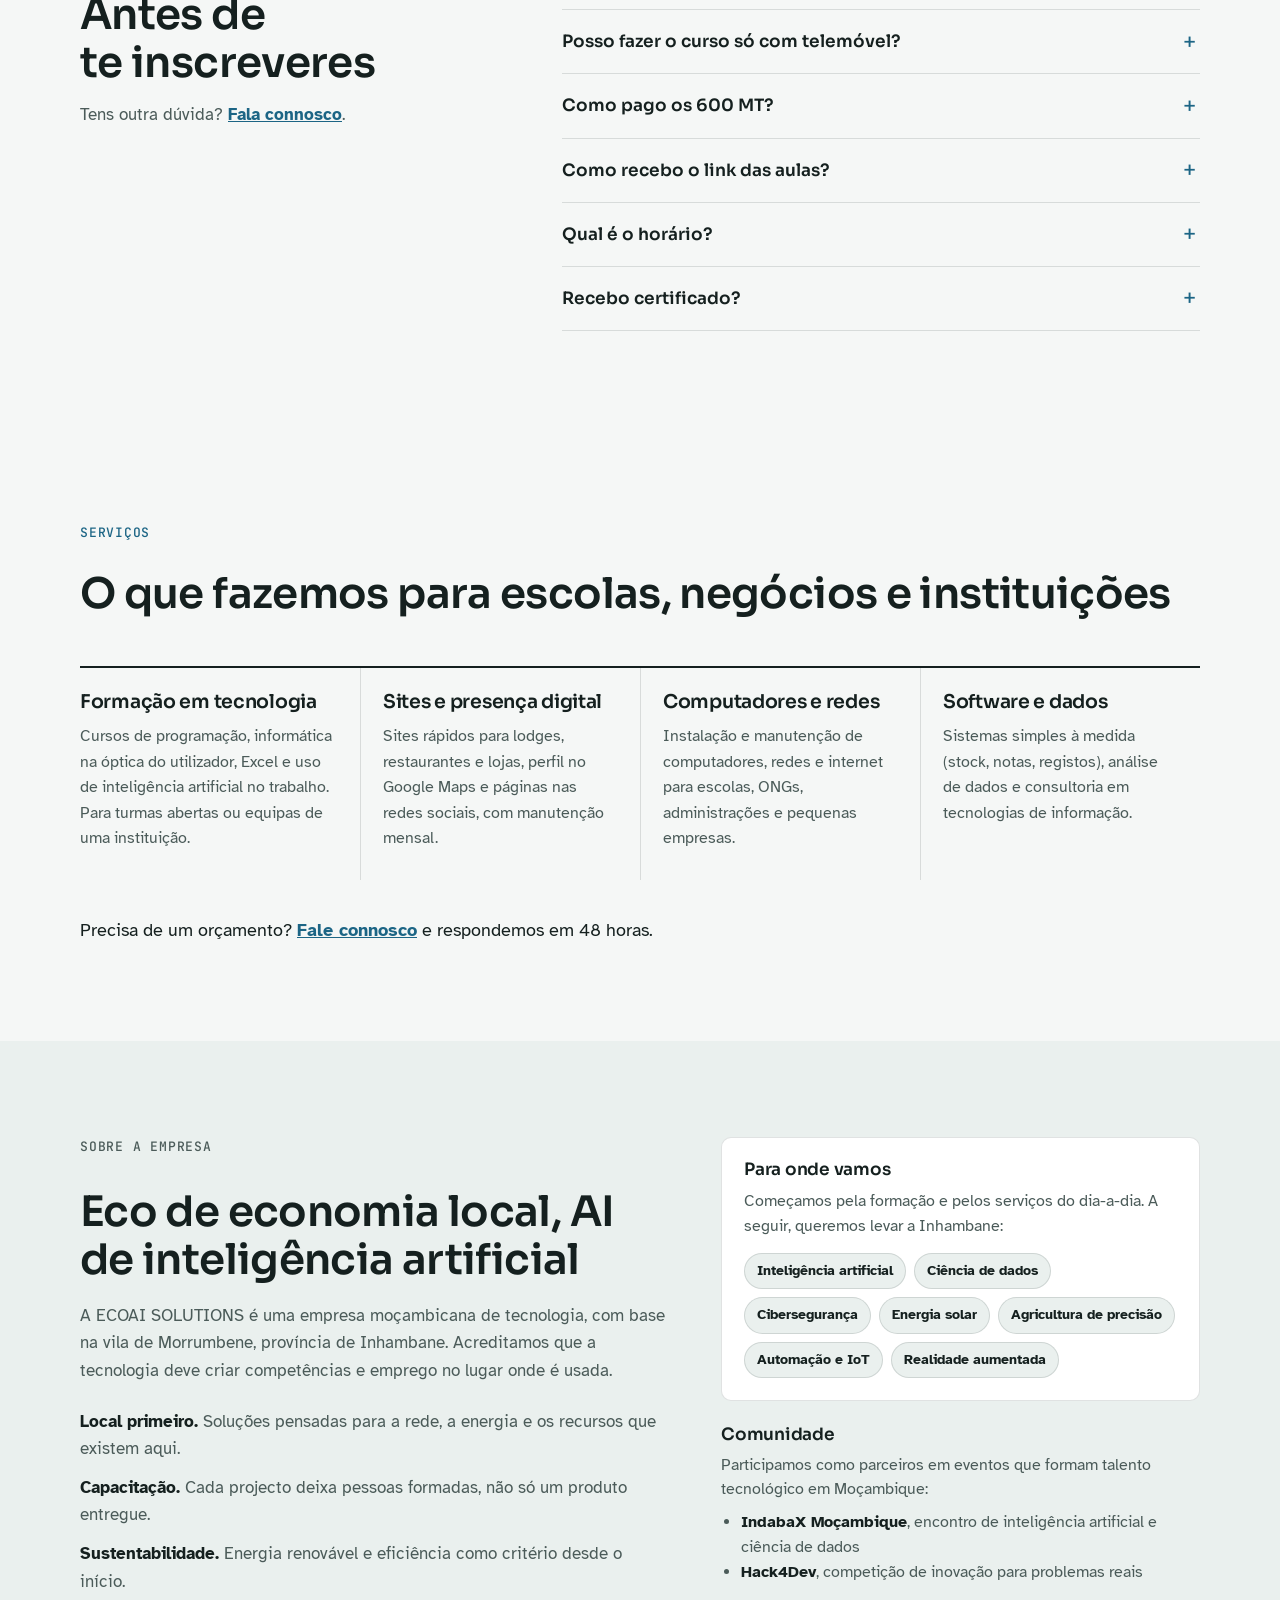
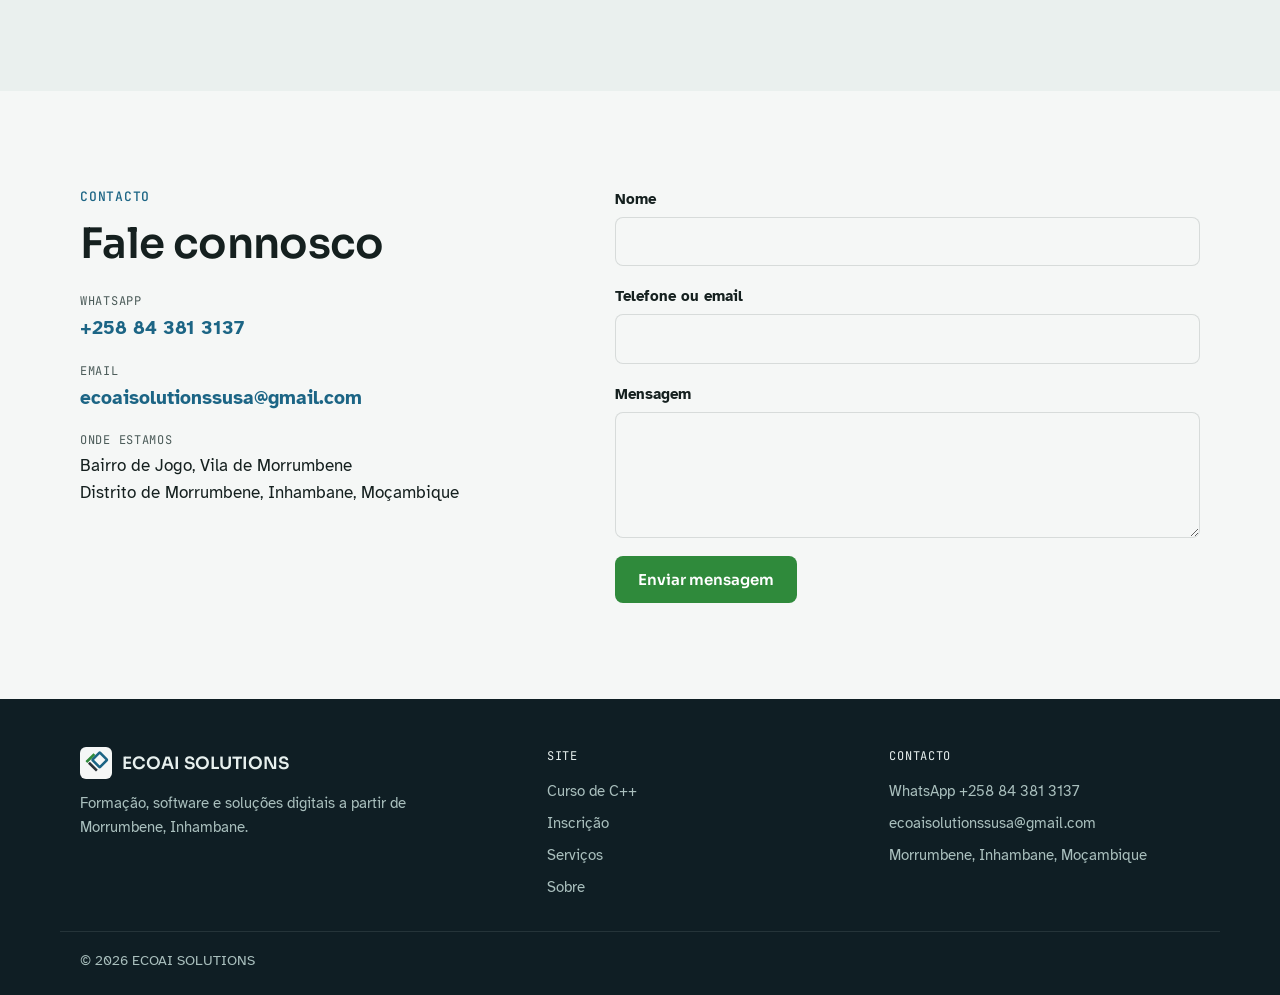
==== commit ac77bdf4: "Turma com 40 vagas Co-Authored-By: Claude Opus 5.5 <noreply@anthropic.com> Claude-Session: https://c" ====
--- a/index.html
+++ b/index.html
@@ -102,8 +102,9 @@
           <div><dt>Formato</dt><dd>Online, aulas ao vivo <small>o link chega por WhatsApp</small></dd></div>
           <div><dt>Precisas de</dt><dd>Telemóvel ou computador com internet</dd></div>
           <div><dt>Inscrição</dt><dd>600 MT <small>pagamento por M&#8209;Pesa ou e&#8209;Mola</small></dd></div>
+          <div><dt>Vagas</dt><dd>40 participantes <small>por ordem de pagamento</small></dd></div>
           <div><dt>Horário</dt><dd>Combinado com a turma <small>indica a tua preferência na ficha</small></dd></div>
-          <div class="facts-wide"><dt>No fim</dt><dd>Certificado ECOAI SOLUTIONS e um projecto teu para mostrar</dd></div>
+          <div><dt>No fim</dt><dd>Certificado ECOAI SOLUTIONS e um projecto teu para mostrar</dd></div>
         </dl>
 
         <div class="programa">
--- a/styles.css
+++ b/styles.css
@@ -545,7 +545,7 @@
 .insc-hero { background: radial-gradient(60% 80% at 85% 10%, var(--night-2) 0%, transparent 70%), var(--night); color: var(--on-night); }
 .insc-hero-inner { padding-block: 44px 48px; display: flex; flex-direction: column; gap: 18px; }
 .insc-hero h1 { font-size: clamp(30px, 4.4vw, 46px); letter-spacing: -0.02em; }
-.insc-resumo { list-style: none; margin: 6px 0 0; padding: 0; display: grid; grid-template-columns: repeat(4, minmax(0, 1fr)); gap: 0; border-top: 1px solid rgba(231, 240, 238, 0.18); }
+.insc-resumo { list-style: none; margin: 6px 0 0; padding: 0; display: grid; grid-template-columns: repeat(5, minmax(0, 1fr)); gap: 0; border-top: 1px solid rgba(231, 240, 238, 0.18); }
 .insc-resumo li { display: flex; flex-direction: column; gap: 2px; padding: 14px 16px 0 0; }
 .insc-resumo span { font-family: var(--f-mono); font-size: 12px; letter-spacing: .06em; text-transform: uppercase; color: var(--on-night-soft); }
 .insc-resumo b { font-family: var(--f-display); font-weight: 600; font-size: 16px; }
@@ -562,3 +562,81 @@
 .voltar { white-space: nowrap; }
 .footer-base a { color: var(--on-night); }
 @media (max-width: 380px) { .pagina-inscricao .brand-text span { display: none; } }
+
+/* ---------- painel de inscrições ---------- */
+.painel-main { padding-block: 32px 64px; }
+.painel-acoes { display: flex; gap: 8px; }
+.entrar { max-width: 460px; margin: 48px auto 0; display: flex; flex-direction: column; gap: 16px; }
+.entrar h1 { font-size: clamp(26px, 4vw, 34px); }
+.entrar-form .btn { align-self: flex-start; }
+.entrar-demo { color: var(--ink-soft); font-size: 15px; }
+.link-btn { background: none; border: 0; padding: 0; font: inherit; font-weight: 700; color: var(--blue); text-decoration: underline; cursor: pointer; }
+.aviso-demo { background: color-mix(in srgb, var(--code-num) 22%, var(--surface)); border: 1px solid color-mix(in srgb, var(--code-num) 60%, transparent); border-radius: 8px; padding: 10px 14px; font-weight: 700; margin-bottom: 20px; }
+.painel-head { display: flex; flex-wrap: wrap; align-items: flex-end; justify-content: space-between; gap: 8px 24px; margin-bottom: 20px; }
+.painel-head h1 { font-size: clamp(28px, 4vw, 38px); }
+.atualizado { color: var(--ink-soft); font-size: 14px; font-family: var(--f-mono); }
+
+.kpis { display: grid; grid-template-columns: repeat(5, minmax(0, 1fr)); gap: 12px; margin-bottom: 16px; }
+.kpi { background: var(--surface); border: 1px solid var(--line); border-radius: var(--radius); padding: 16px; display: flex; flex-direction: column; gap: 4px; min-width: 0; }
+.kpi-t { font-family: var(--f-mono); font-size: 12px; letter-spacing: .05em; text-transform: uppercase; color: var(--ink-soft); }
+.kpi-v { font-family: var(--f-display); font-size: 28px; font-weight: 600; font-variant-numeric: tabular-nums; line-height: 1.15; }
+.kpi-s { font-size: 13.5px; color: var(--ink-soft); }
+
+.bloco { background: var(--surface); border: 1px solid var(--line); border-radius: var(--radius); padding: 20px; margin-bottom: 16px; min-width: 0; }
+.bloco h2 { font-size: 18px; margin-bottom: 12px; }
+.bloco-head { display: flex; flex-wrap: wrap; align-items: baseline; justify-content: space-between; gap: 6px 16px; margin-bottom: 12px; }
+.bloco-head h2 { margin: 0; }
+.bloco-sub { color: var(--ink-soft); font-size: 14px; }
+.relatorio-lista { margin: 0; padding-left: 20px; display: flex; flex-direction: column; gap: 8px; }
+.relatorio-lista b { color: var(--ink); }
+.relatorio-lista li { color: var(--ink-soft); max-width: 80ch; }
+
+.graficos { display: grid; grid-template-columns: repeat(2, minmax(0, 1fr)); gap: 0 16px; }
+.barras { list-style: none; margin: 0; padding: 0; display: flex; flex-direction: column; gap: 10px; }
+.barras li { display: grid; grid-template-columns: minmax(0, 11rem) 1fr 4.2rem; align-items: center; gap: 10px; font-size: 14.5px; }
+.b-nome { overflow: hidden; text-overflow: ellipsis; white-space: nowrap; }
+.b-trilho { height: 12px; background: var(--surface-2); border-radius: 4px; overflow: hidden; }
+.b-barra { display: block; height: 100%; background: var(--blue); border-radius: 0 4px 4px 0; }
+.b-val { text-align: right; font-variant-numeric: tabular-nums; font-weight: 700; }
+.b-val small { font-weight: 400; color: var(--ink-soft); margin-left: 6px; }
+.b-vazio { color: var(--ink-soft); display: block !important; }
+
+.dias { overflow-x: auto; }
+.dias-grade { display: grid; grid-template-columns: repeat(var(--n), minmax(22px, 1fr)); gap: 2px; height: 180px; align-items: end; min-width: calc(var(--n) * 24px); }
+.dia { height: 100%; display: grid; grid-template-rows: 18px 1fr 20px; align-items: end; justify-items: center; }
+.dia-n { font-size: 12px; font-weight: 700; font-variant-numeric: tabular-nums; align-self: end; }
+.dia-barra { width: 70%; max-width: 28px; background: var(--blue); border-radius: 4px 4px 0 0; align-self: end; }
+.dia-d { font-family: var(--f-mono); font-size: 11px; color: var(--ink-soft); border-top: 1px solid var(--line); width: 100%; text-align: center; padding-top: 4px; }
+
+.lista-head { margin-bottom: 14px; }
+.filtros { display: flex; flex-wrap: wrap; gap: 10px; align-items: center; margin-bottom: 12px; }
+.filtros input[type="search"] { font: inherit; font-size: 16px; color: var(--ink); background: var(--bg); border: 1.5px solid var(--line); border-radius: 8px; padding: 9px 12px; flex: 1 1 260px; min-width: 0; }
+.chips-filtro { display: flex; flex-wrap: wrap; gap: 6px; }
+.chip-f { font: inherit; font-size: 14px; font-weight: 700; padding: 7px 12px; border-radius: 999px; border: 1.5px solid var(--line); background: var(--surface); color: var(--ink); cursor: pointer; }
+.chip-f span { font-weight: 400; color: var(--ink-soft); margin-left: 4px; font-variant-numeric: tabular-nums; }
+.chip-f.ativo { border-color: var(--blue); background: color-mix(in srgb, var(--blue) 12%, transparent); }
+.tabela-wrap { overflow-x: auto; border: 1px solid var(--line); border-radius: 8px; }
+.tabela { width: 100%; border-collapse: collapse; font-size: 14.5px; min-width: 860px; }
+.tabela th { text-align: left; font-family: var(--f-mono); font-size: 12px; font-weight: 500; letter-spacing: .04em; text-transform: uppercase; color: var(--ink-soft); padding: 10px 12px; background: var(--surface-2); position: sticky; top: 0; }
+.tabela td { padding: 10px 12px; border-top: 1px solid var(--line); vertical-align: top; }
+.tabela small { color: var(--ink-soft); }
+.t-data { font-family: var(--f-mono); font-size: 13px; white-space: nowrap; color: var(--ink-soft); }
+.t-tel { white-space: nowrap; font-variant-numeric: tabular-nums; }
+.wa-mini { font-size: 13px; font-weight: 700; color: var(--green); }
+.estado { font: inherit; font-size: 14px; font-weight: 700; padding: 6px 8px; border-radius: 6px; border: 1.5px solid var(--line); background: var(--bg); color: var(--ink); }
+.estado-0 { border-color: color-mix(in srgb, var(--code-num) 80%, var(--line)); }
+.estado-1, .estado-2 { border-color: var(--green); }
+.estado-3 { color: var(--ink-soft); }
+.vazio { color: var(--ink-soft); padding: 12px 0; }
+.toast { position: fixed; left: 50%; transform: translateX(-50%); bottom: calc(24px + env(safe-area-inset-bottom, 0px)); background: var(--night); color: var(--on-night); padding: 10px 16px; border-radius: 8px; font-weight: 700; font-size: 15px; z-index: 70; box-shadow: 0 10px 28px rgba(0,0,0,.25); }
+
+@media (max-width: 960px) {
+  .kpis { grid-template-columns: repeat(3, minmax(0, 1fr)); }
+  .graficos { grid-template-columns: 1fr; }
+}
+@media (max-width: 560px) {
+  .kpis { grid-template-columns: 1fr 1fr; }
+  .kpi-v { font-size: 23px; }
+  .barras li { grid-template-columns: minmax(0, 8rem) 1fr 3.8rem; font-size: 14px; }
+  .painel .brand-text span { display: none; }
+}
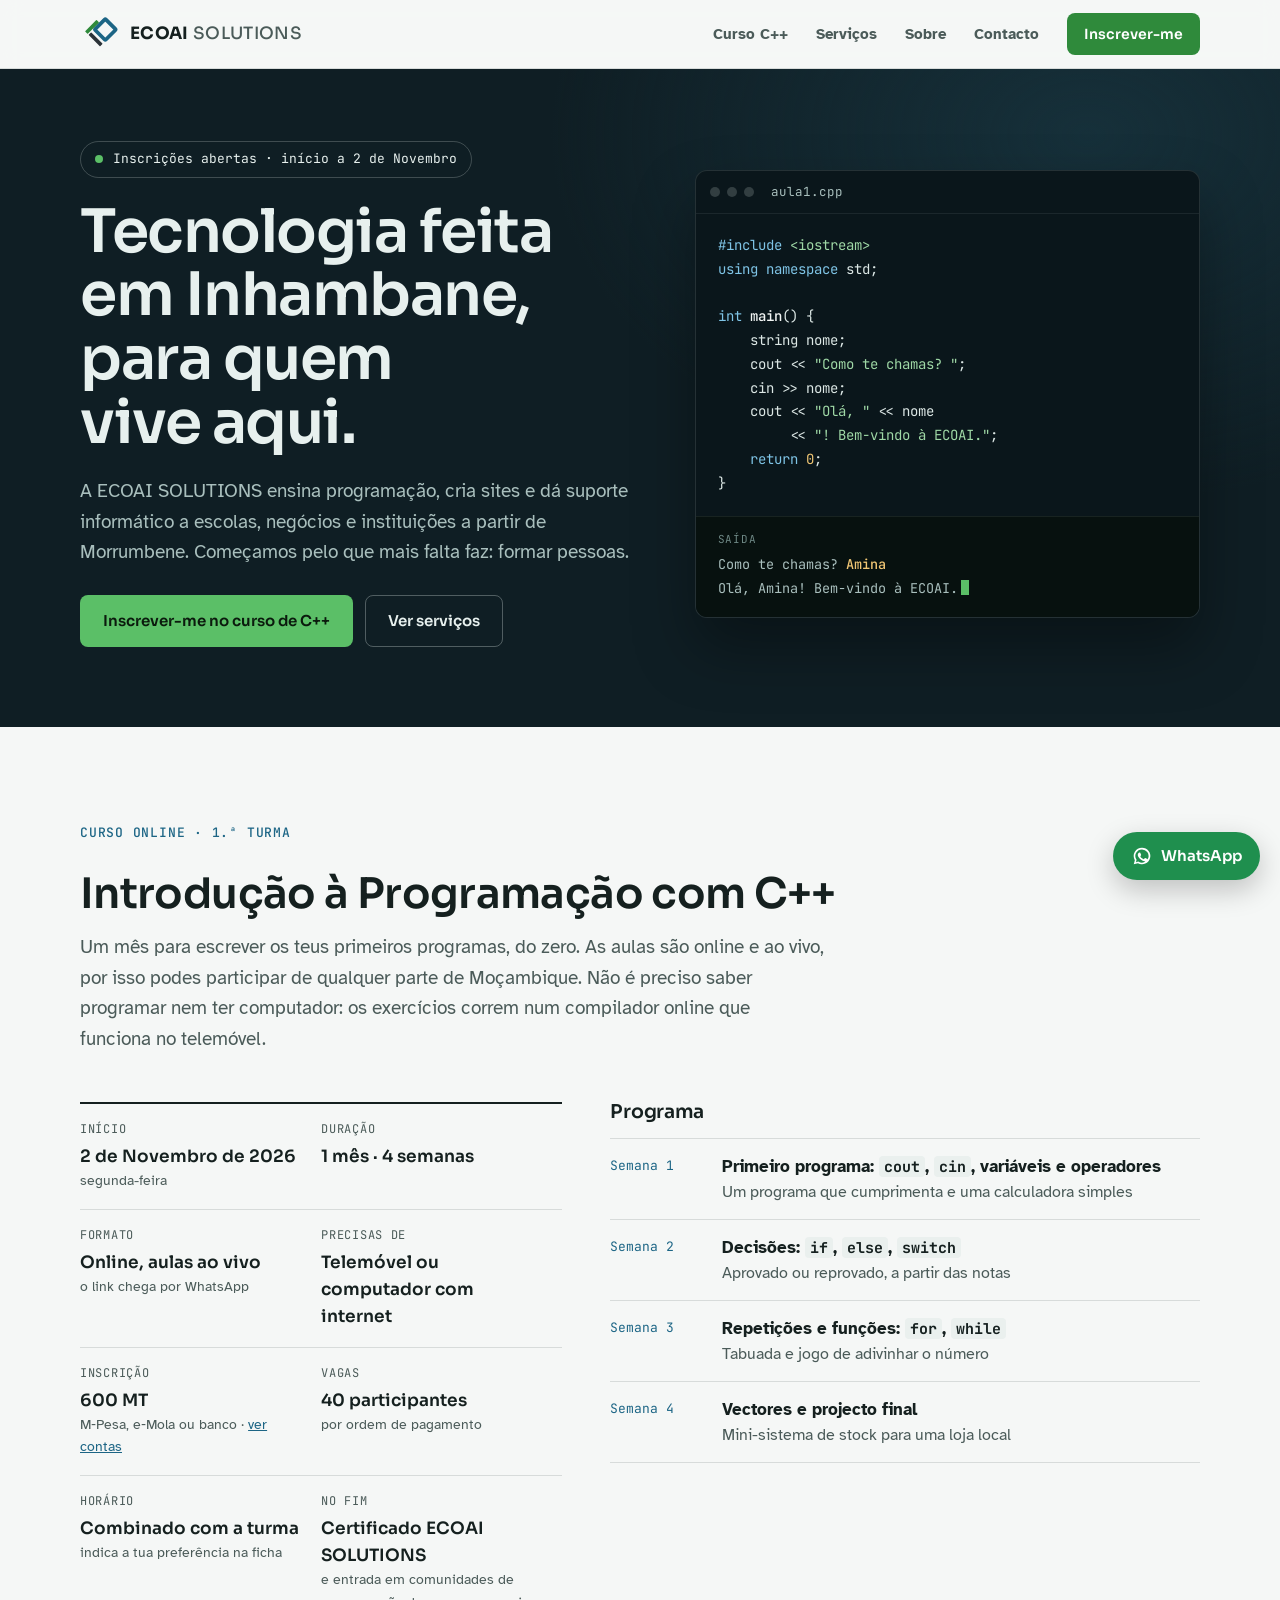
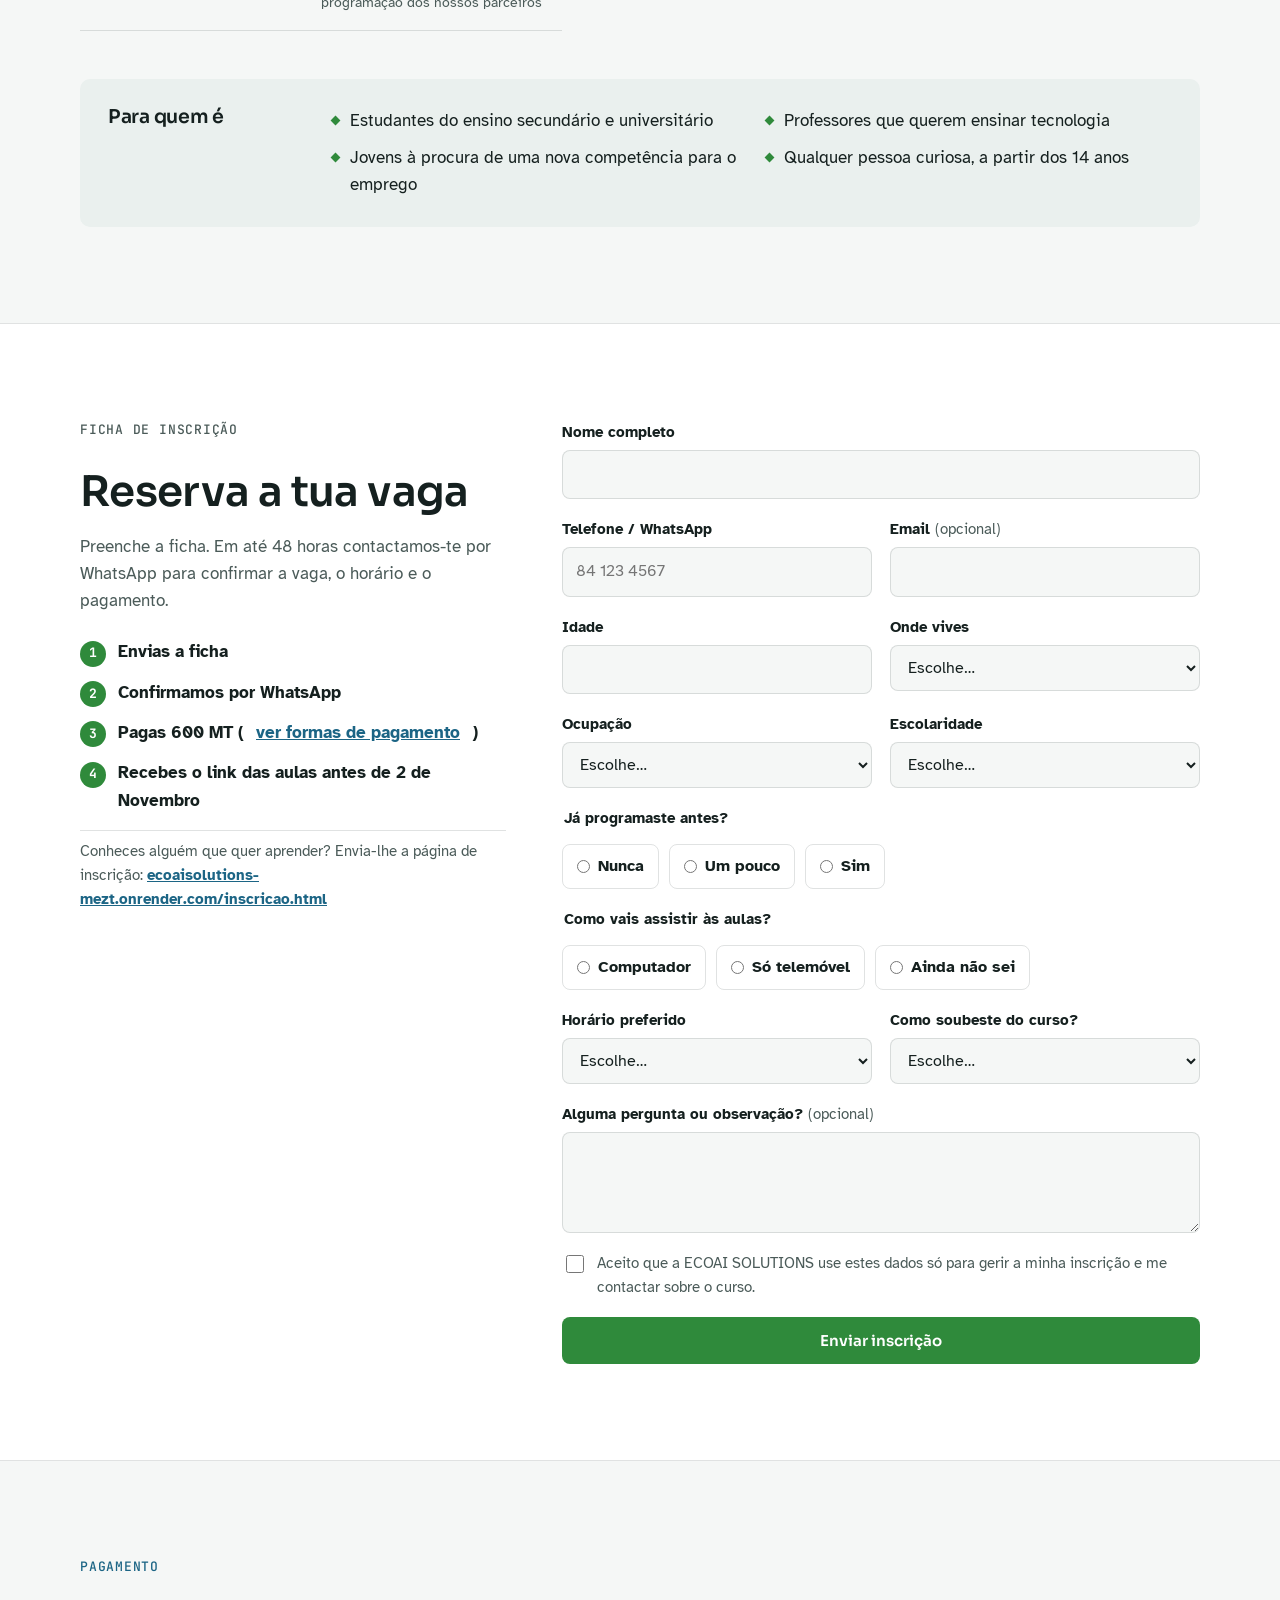
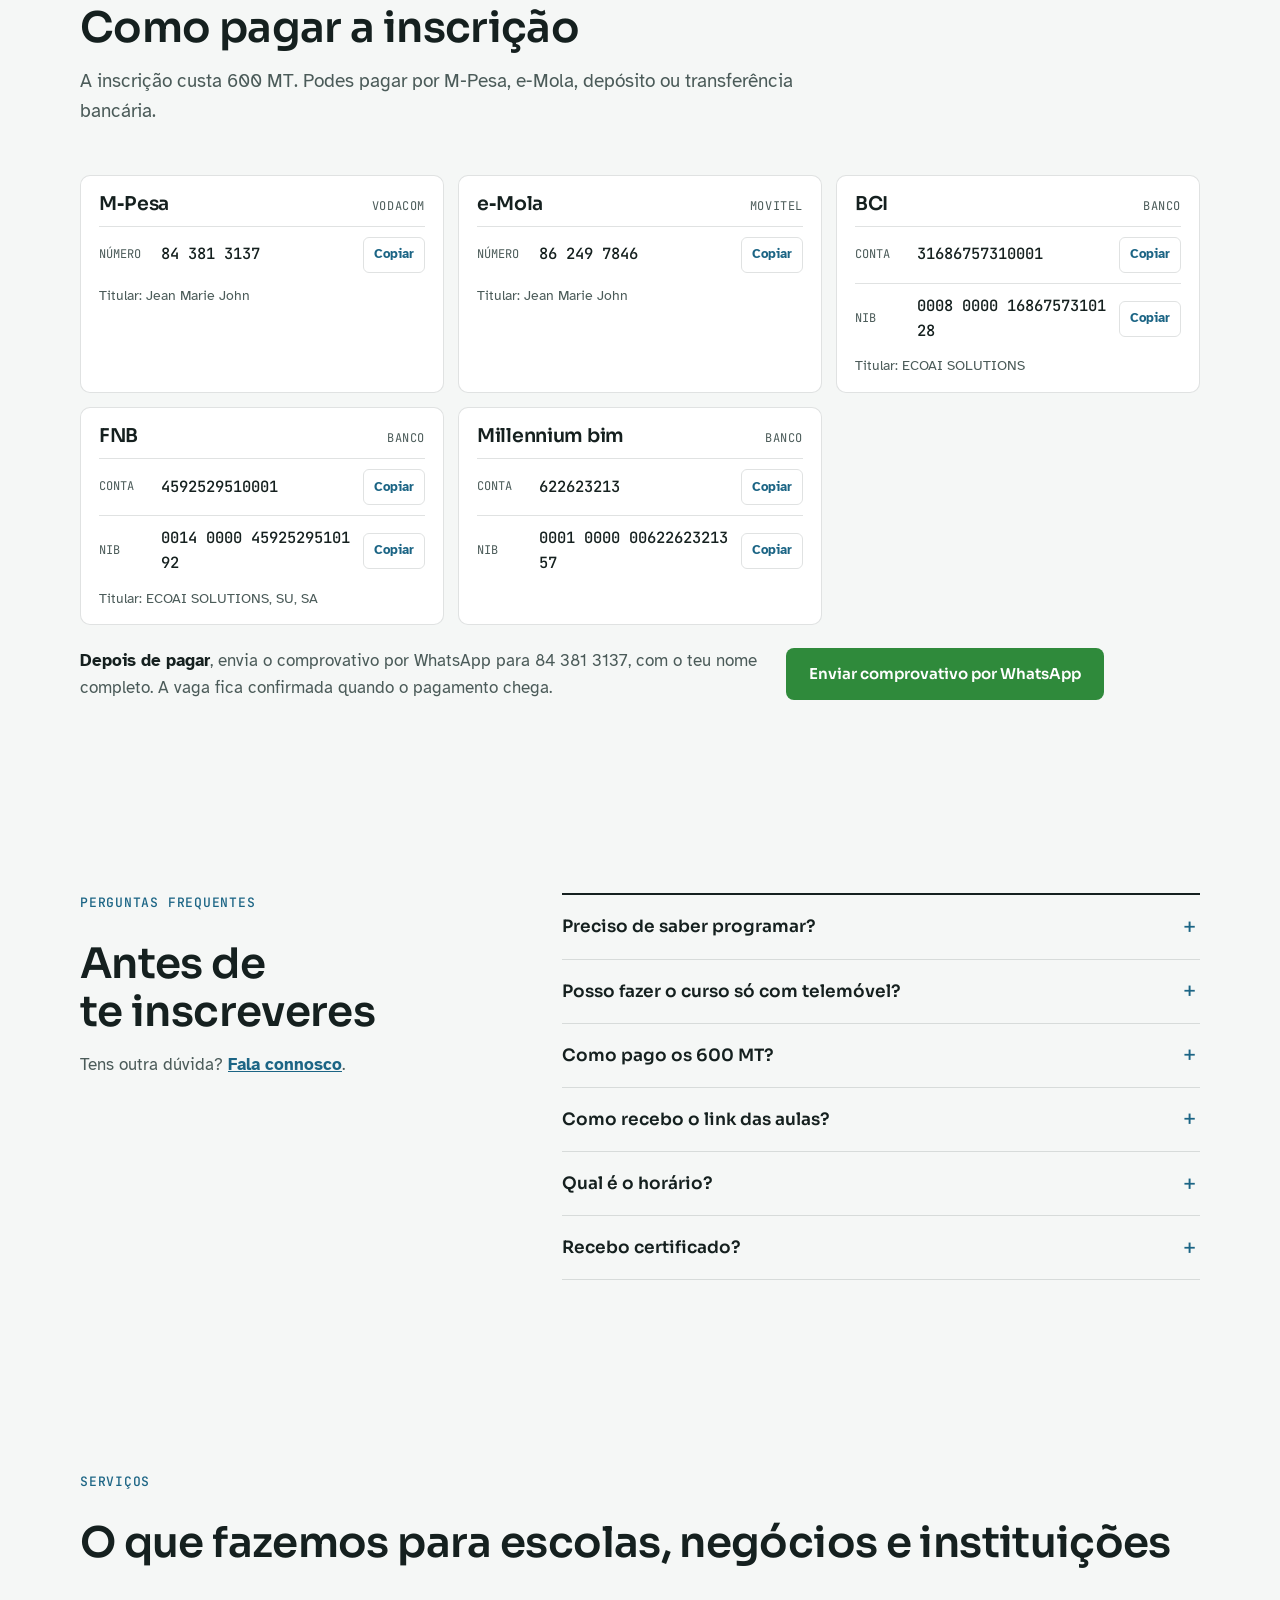
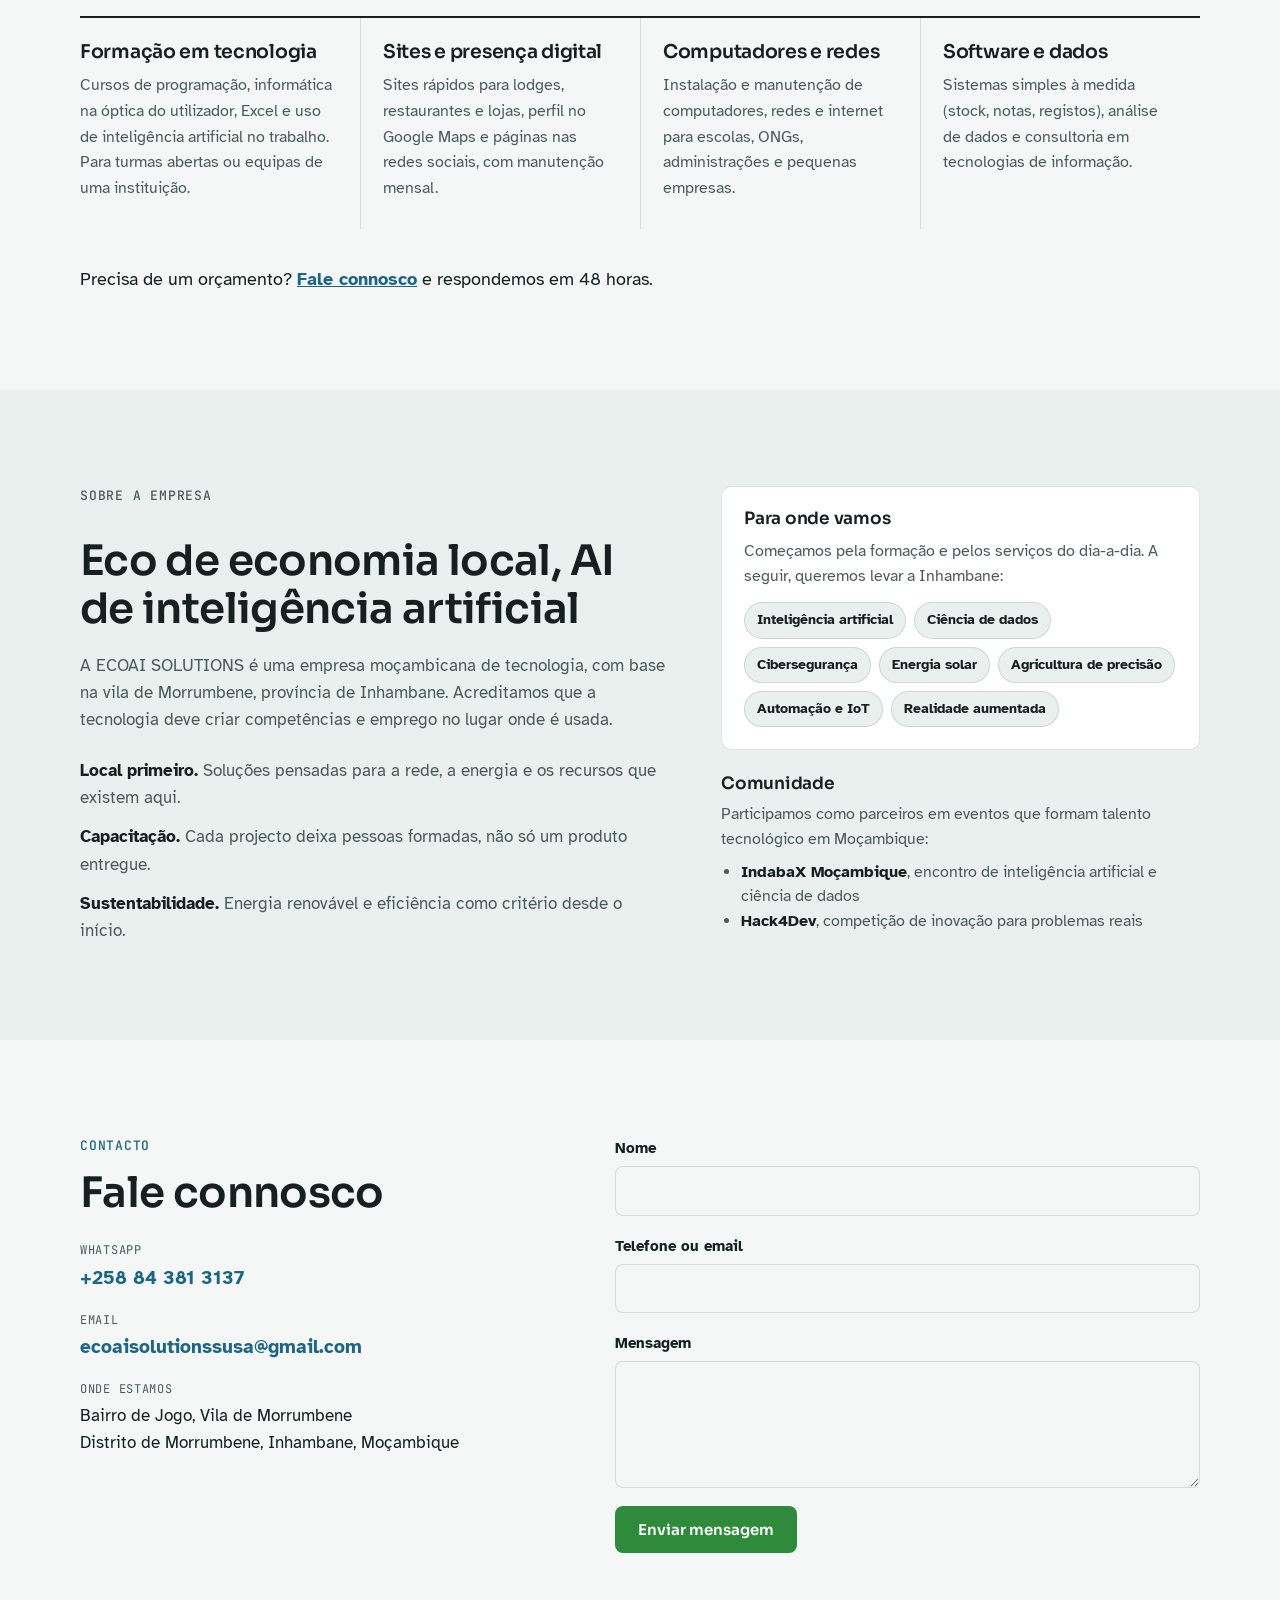
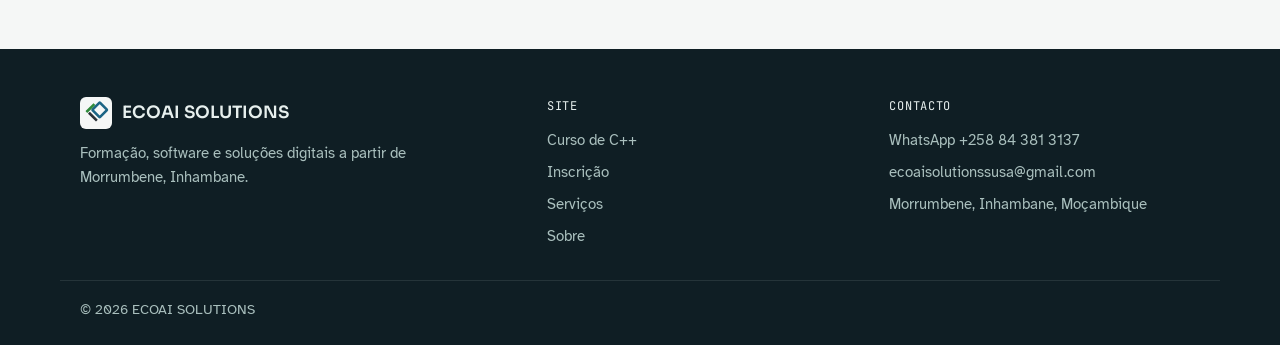
==== commit d35a859a: "Secção Como pagar (M-Pesa, e-Mola, BCI, FNB, Millennium bim), certificado e comunidades Co-Authored-" ====
--- a/index.html
+++ b/index.html
@@ -101,10 +101,10 @@
           <div><dt>Duração</dt><dd>1 mês · 4 semanas</dd></div>
           <div><dt>Formato</dt><dd>Online, aulas ao vivo <small>o link chega por WhatsApp</small></dd></div>
           <div><dt>Precisas de</dt><dd>Telemóvel ou computador com internet</dd></div>
-          <div><dt>Inscrição</dt><dd>600 MT <small>pagamento por M&#8209;Pesa ou e&#8209;Mola</small></dd></div>
+          <div><dt>Inscrição</dt><dd>600 MT <small>M&#8209;Pesa, e&#8209;Mola ou banco · <a href="#pagamento">ver contas</a></small></dd></div>
           <div><dt>Vagas</dt><dd>40 participantes <small>por ordem de pagamento</small></dd></div>
           <div><dt>Horário</dt><dd>Combinado com a turma <small>indica a tua preferência na ficha</small></dd></div>
-          <div><dt>No fim</dt><dd>Certificado ECOAI SOLUTIONS e um projecto teu para mostrar</dd></div>
+          <div><dt>No fim</dt><dd>Certificado ECOAI SOLUTIONS <small>e entrada em comunidades de programação dos nossos parceiros</small></dd></div>
         </dl>
 
         <div class="programa">
@@ -143,7 +143,7 @@
         <ol class="passos">
           <li>Envias a ficha</li>
           <li>Confirmamos por WhatsApp</li>
-          <li>Pagas 600 MT por M&#8209;Pesa ou e&#8209;Mola</li>
+          <li>Pagas 600 MT (<a href="#pagamento">ver formas de pagamento</a>)</li>
           <li>Recebes o link das aulas antes de 2 de Novembro</li>
         </ol>
         <p class="partilha">Conheces alguém que quer aprender? Envia-lhe a página de inscrição: <a href="inscricao.html">ecoaisolutions-mezt.onrender.com/inscricao.html</a></p>
@@ -278,6 +278,50 @@
     </div>
   </section>
 
+  <!-- PAGAMENTO -->
+  <section class="section pagamento" id="pagamento">
+    <div class="wrap">
+      <div class="section-head">
+        <p class="eyebrow">Pagamento</p>
+        <h2>Como pagar a inscrição</h2>
+        <p class="lede">A inscrição custa 600 MT. Podes pagar por M&#8209;Pesa, e&#8209;Mola, depósito ou transferência bancária.</p>
+      </div>
+      <div class="contas">
+          <article class="conta">
+            <div class="conta-head"><h3>M&#8209;Pesa</h3><span>Vodacom</span></div>
+            <div class="conta-linha"><span class="conta-k">Número</span><span class="conta-v">84 381 3137</span><button type="button" class="copiar" data-copy="843813137" aria-label="Copiar Número M-Pesa">Copiar</button></div>
+            <p class="conta-tit">Titular: Jean Marie John</p>
+          </article>
+          <article class="conta">
+            <div class="conta-head"><h3>e&#8209;Mola</h3><span>Movitel</span></div>
+            <div class="conta-linha"><span class="conta-k">Número</span><span class="conta-v">86 249 7846</span><button type="button" class="copiar" data-copy="862497846" aria-label="Copiar Número e-Mola">Copiar</button></div>
+            <p class="conta-tit">Titular: Jean Marie John</p>
+          </article>
+          <article class="conta">
+            <div class="conta-head"><h3>BCI</h3><span>Banco</span></div>
+            <div class="conta-linha"><span class="conta-k">Conta</span><span class="conta-v">31686757310001</span><button type="button" class="copiar" data-copy="31686757310001" aria-label="Copiar Conta BCI">Copiar</button></div>
+            <div class="conta-linha"><span class="conta-k">NIB</span><span class="conta-v">0008 0000 16867573101 28</span><button type="button" class="copiar" data-copy="000800001686757310128" aria-label="Copiar NIB BCI">Copiar</button></div>
+            <p class="conta-tit">Titular: ECOAI SOLUTIONS</p>
+          </article>
+          <article class="conta">
+            <div class="conta-head"><h3>FNB</h3><span>Banco</span></div>
+            <div class="conta-linha"><span class="conta-k">Conta</span><span class="conta-v">4592529510001</span><button type="button" class="copiar" data-copy="4592529510001" aria-label="Copiar Conta FNB">Copiar</button></div>
+            <div class="conta-linha"><span class="conta-k">NIB</span><span class="conta-v">0014 0000 45925295101 92</span><button type="button" class="copiar" data-copy="001400004592529510192" aria-label="Copiar NIB FNB">Copiar</button></div>
+            <p class="conta-tit">Titular: ECOAI SOLUTIONS, SU, SA</p>
+          </article>
+          <article class="conta">
+            <div class="conta-head"><h3>Millennium bim</h3><span>Banco</span></div>
+            <div class="conta-linha"><span class="conta-k">Conta</span><span class="conta-v">622623213</span><button type="button" class="copiar" data-copy="622623213" aria-label="Copiar Conta Millennium bim">Copiar</button></div>
+            <div class="conta-linha"><span class="conta-k">NIB</span><span class="conta-v">0001 0000 00622623213 57</span><button type="button" class="copiar" data-copy="000100000062262321357" aria-label="Copiar NIB Millennium bim">Copiar</button></div>
+          </article>
+        </div>
+        <div class="comprovativo">
+          <p><b>Depois de pagar</b>, envia o comprovativo por WhatsApp para 84 381 3137, com o teu nome completo. A vaga fica confirmada quando o pagamento chega.</p>
+          <a class="btn btn-primary" id="waComprovativo" href="#" target="_blank" rel="noopener" hidden>Enviar comprovativo por WhatsApp</a>
+        </div>
+    </div>
+  </section>
+
   <!-- PERGUNTAS -->
   <section class="section perguntas" id="perguntas">
     <div class="wrap perguntas-grid">
@@ -297,7 +341,7 @@
         </details>
         <details>
           <summary>Como pago os 600 MT?</summary>
-          <p>Depois de enviares a ficha, contactamos-te por WhatsApp com os dados para pagar por M&#8209;Pesa ou e&#8209;Mola. A vaga fica confirmada quando o pagamento chega.</p>
+          <p>Por M&#8209;Pesa, e&#8209;Mola, ou depósito e transferência no BCI, FNB ou Millennium bim. Os números estão em <a href="#pagamento">Como pagar a inscrição</a>. Depois envia o comprovativo por WhatsApp; a vaga fica confirmada quando o pagamento chega.</p>
         </details>
         <details>
           <summary>Como recebo o link das aulas?</summary>
@@ -309,7 +353,7 @@
         </details>
         <details>
           <summary>Recebo certificado?</summary>
-          <p>Sim. No fim recebes o certificado da ECOAI SOLUTIONS e ficas com o teu projecto final para mostrar.</p>
+          <p>Sim. No fim recebes o certificado da ECOAI SOLUTIONS e ficas com o teu projecto final para mostrar. Também te ligamos a comunidades de programação através dos nossos parceiros, para continuares a aprender depois do curso.</p>
         </details>
       </div>
     </div>
--- a/styles.css
+++ b/styles.css
@@ -640,3 +640,21 @@
   .barras li { grid-template-columns: minmax(0, 8rem) 1fr 3.8rem; font-size: 14px; }
   .painel .brand-text span { display: none; }
 }
+
+/* ---------- como pagar ---------- */
+.pagamento .contas { display: grid; grid-template-columns: repeat(auto-fill, minmax(min(100%, 300px), 1fr)); gap: 14px; }
+.conta { background: var(--surface); border: 1px solid var(--line); border-radius: var(--radius); padding: 18px 18px 14px; display: flex; flex-direction: column; gap: 10px; min-width: 0; }
+.conta-head { display: flex; align-items: baseline; justify-content: space-between; gap: 8px; }
+.conta-head h3 { font-size: 19px; }
+.conta-head span { font-family: var(--f-mono); font-size: 12px; text-transform: uppercase; letter-spacing: .05em; color: var(--ink-soft); }
+.conta-linha { display: grid; grid-template-columns: 52px minmax(0, 1fr) auto; align-items: center; gap: 10px; padding-top: 10px; border-top: 1px solid var(--line); }
+.conta-k { font-family: var(--f-mono); font-size: 12px; text-transform: uppercase; color: var(--ink-soft); }
+.conta-v { font-family: var(--f-mono); font-size: 15.5px; font-weight: 500; font-variant-numeric: tabular-nums; overflow-wrap: anywhere; user-select: all; }
+.copiar { font: inherit; font-size: 13px; font-weight: 700; color: var(--blue); background: none; border: 1.5px solid var(--line); border-radius: 6px; padding: 6px 10px; cursor: pointer; min-height: 36px; }
+.copiar:hover { border-color: var(--blue); }
+.conta-tit { font-size: 14px; color: var(--ink-soft); margin-top: 2px; }
+.comprovativo { margin-top: 22px; display: flex; flex-wrap: wrap; align-items: center; gap: 14px 24px; }
+.comprovativo p { max-width: 62ch; color: var(--ink-soft); }
+.comprovativo b { color: var(--ink); }
+.insc-pag { margin-top: 40px; padding-top: 32px; border-top: 1px solid var(--line); display: flex; flex-direction: column; gap: 12px; }
+.insc-pag h2 { font-size: 26px; }
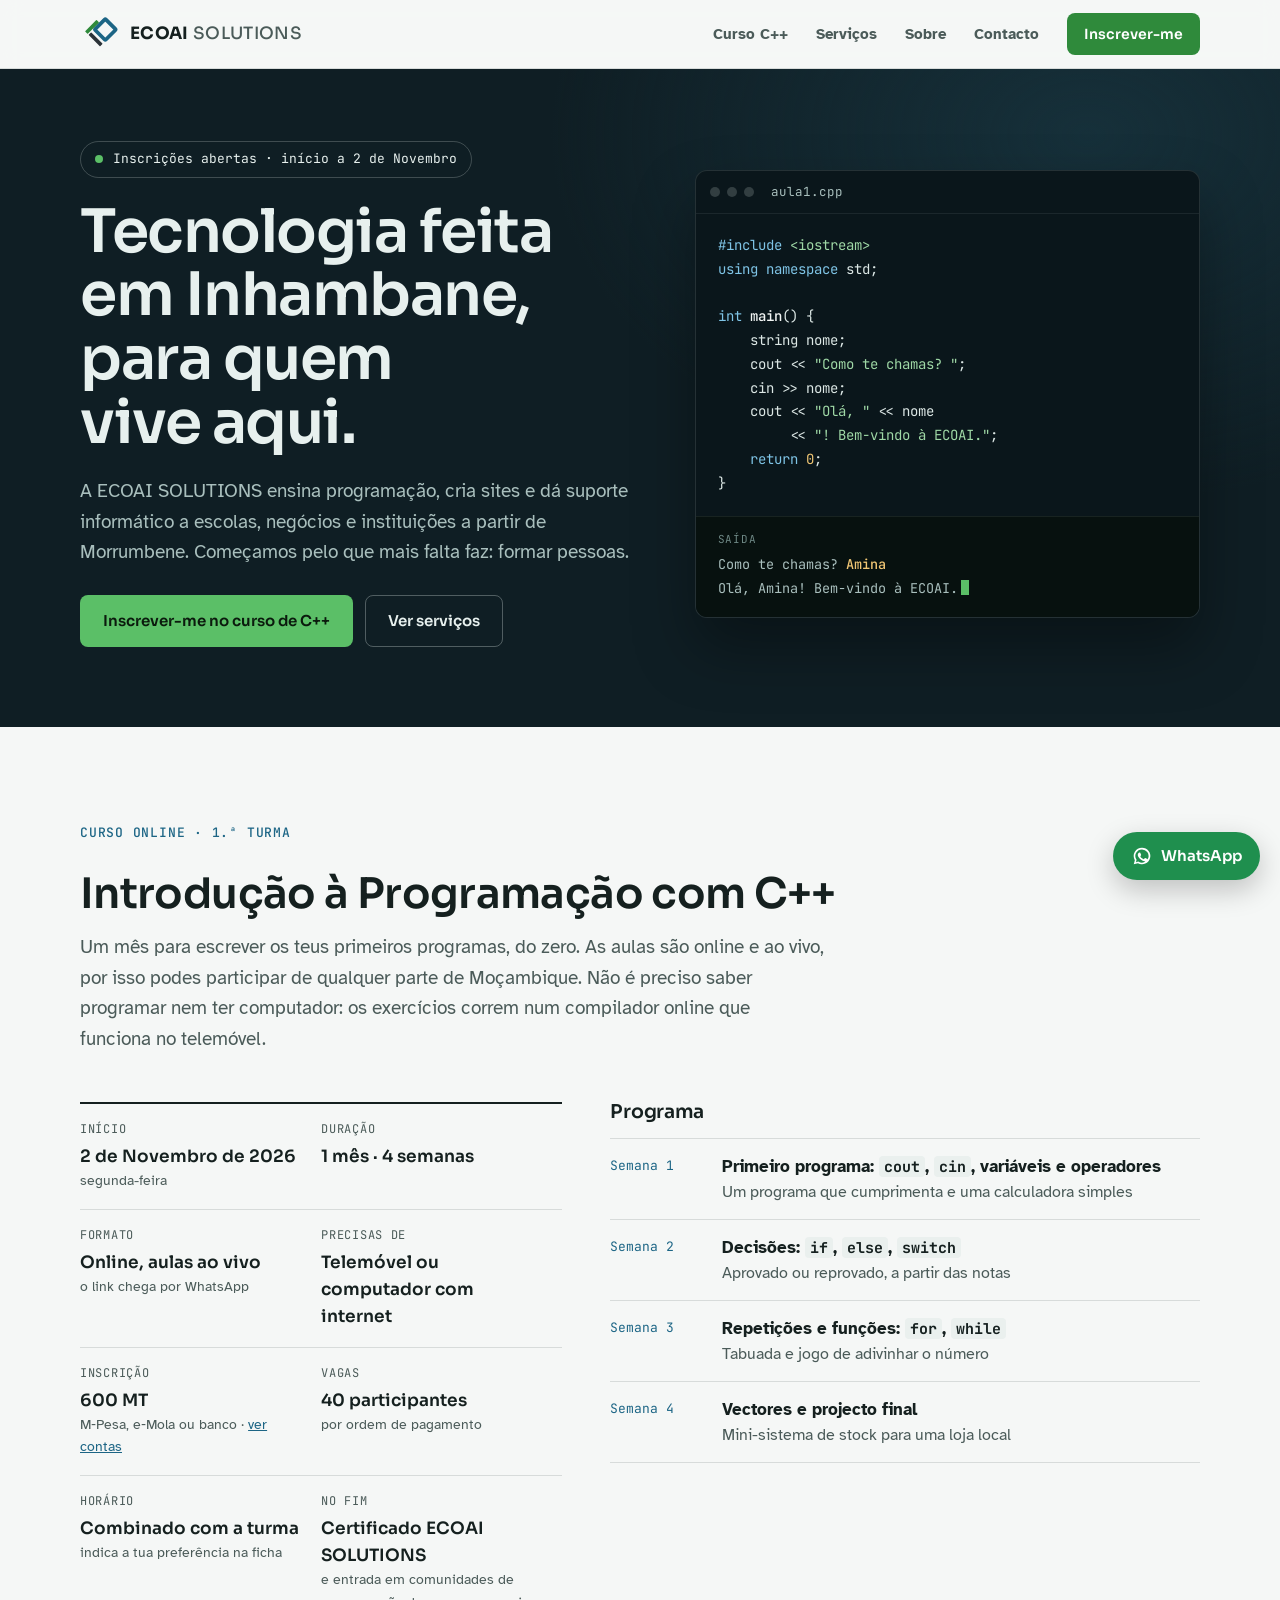
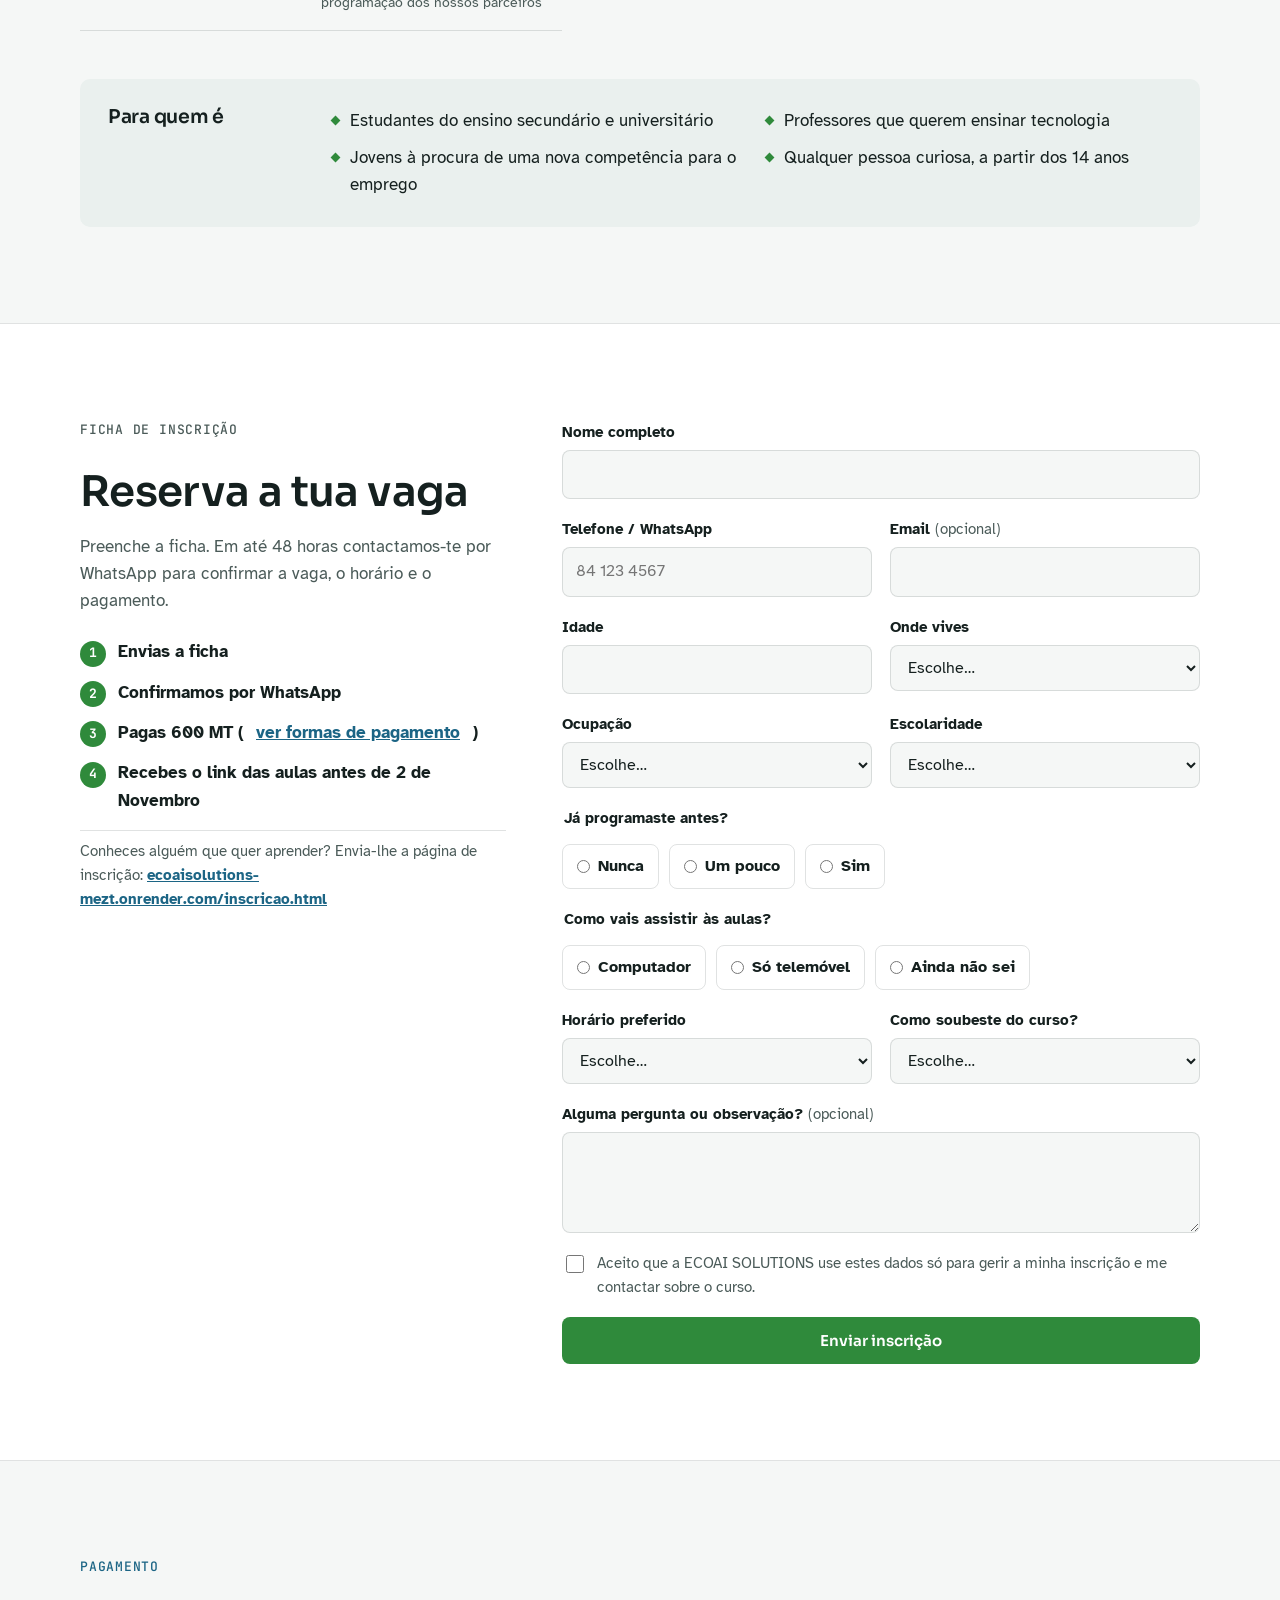
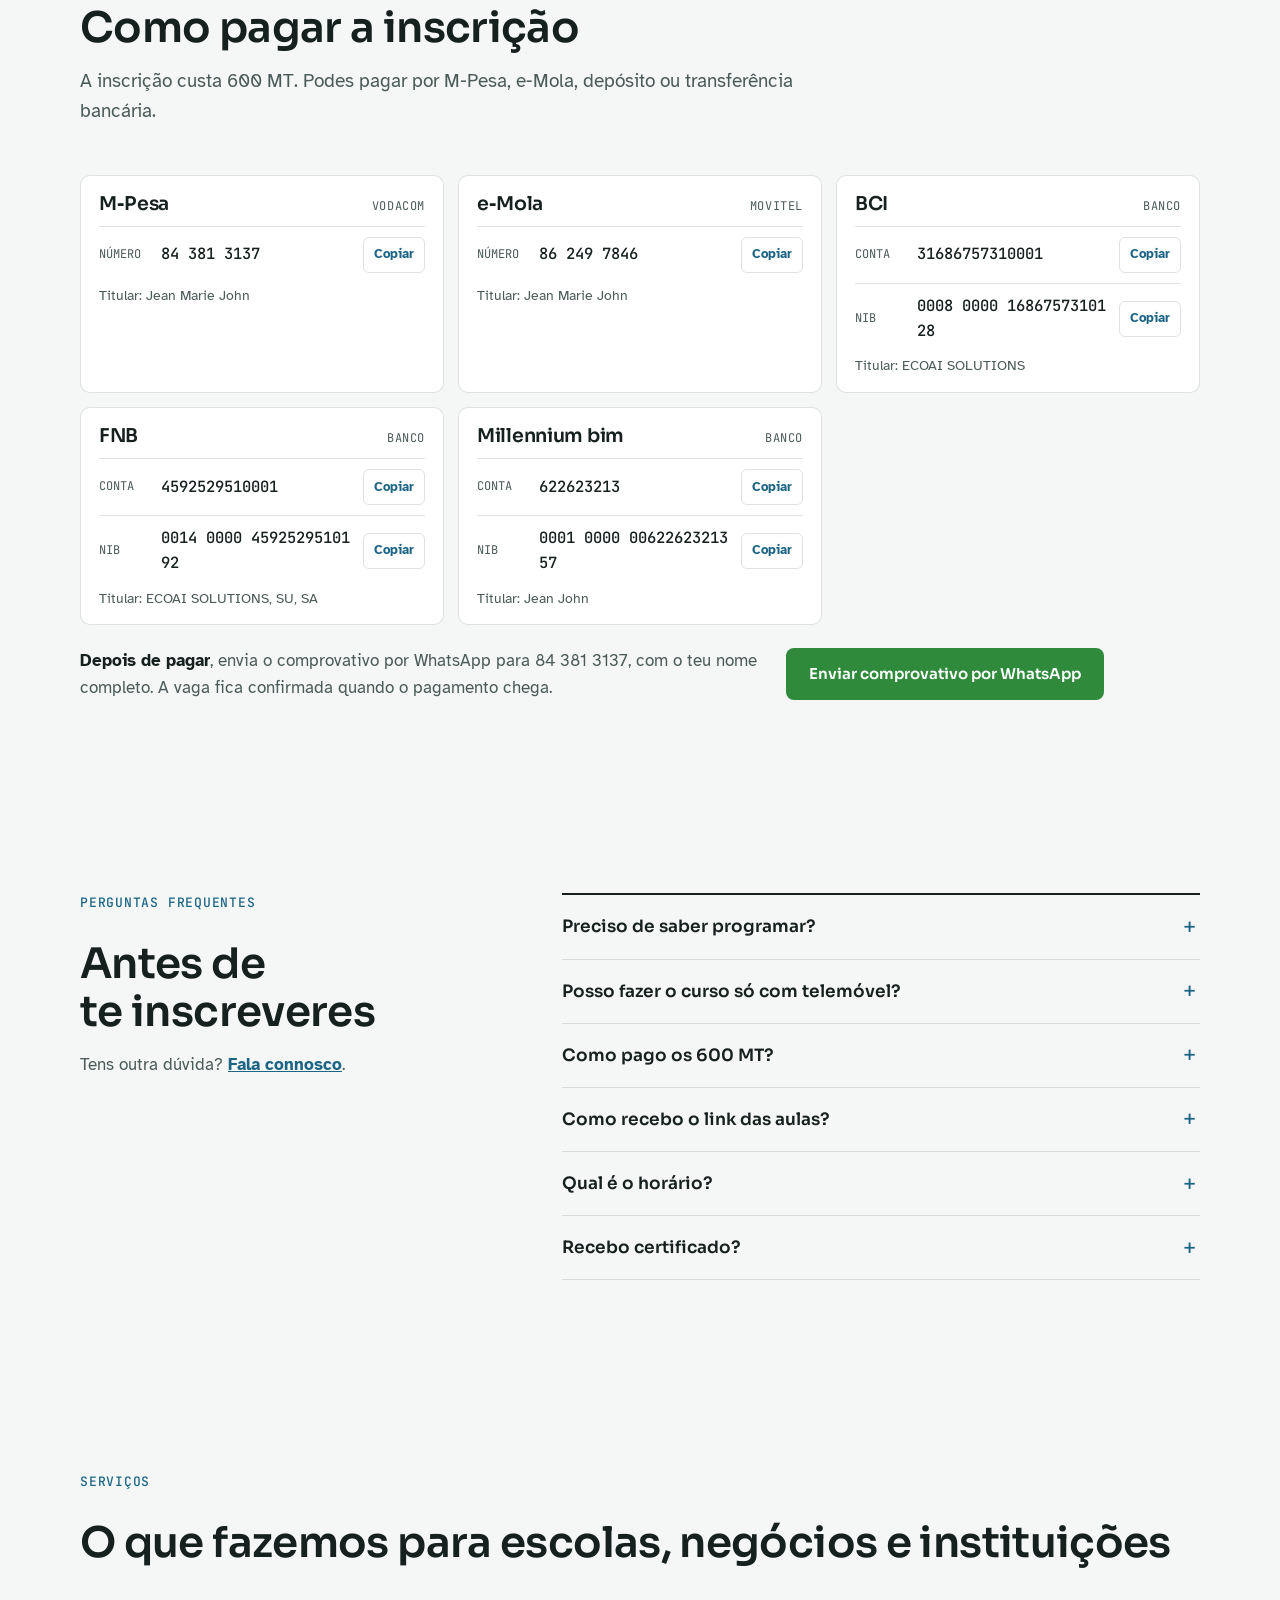
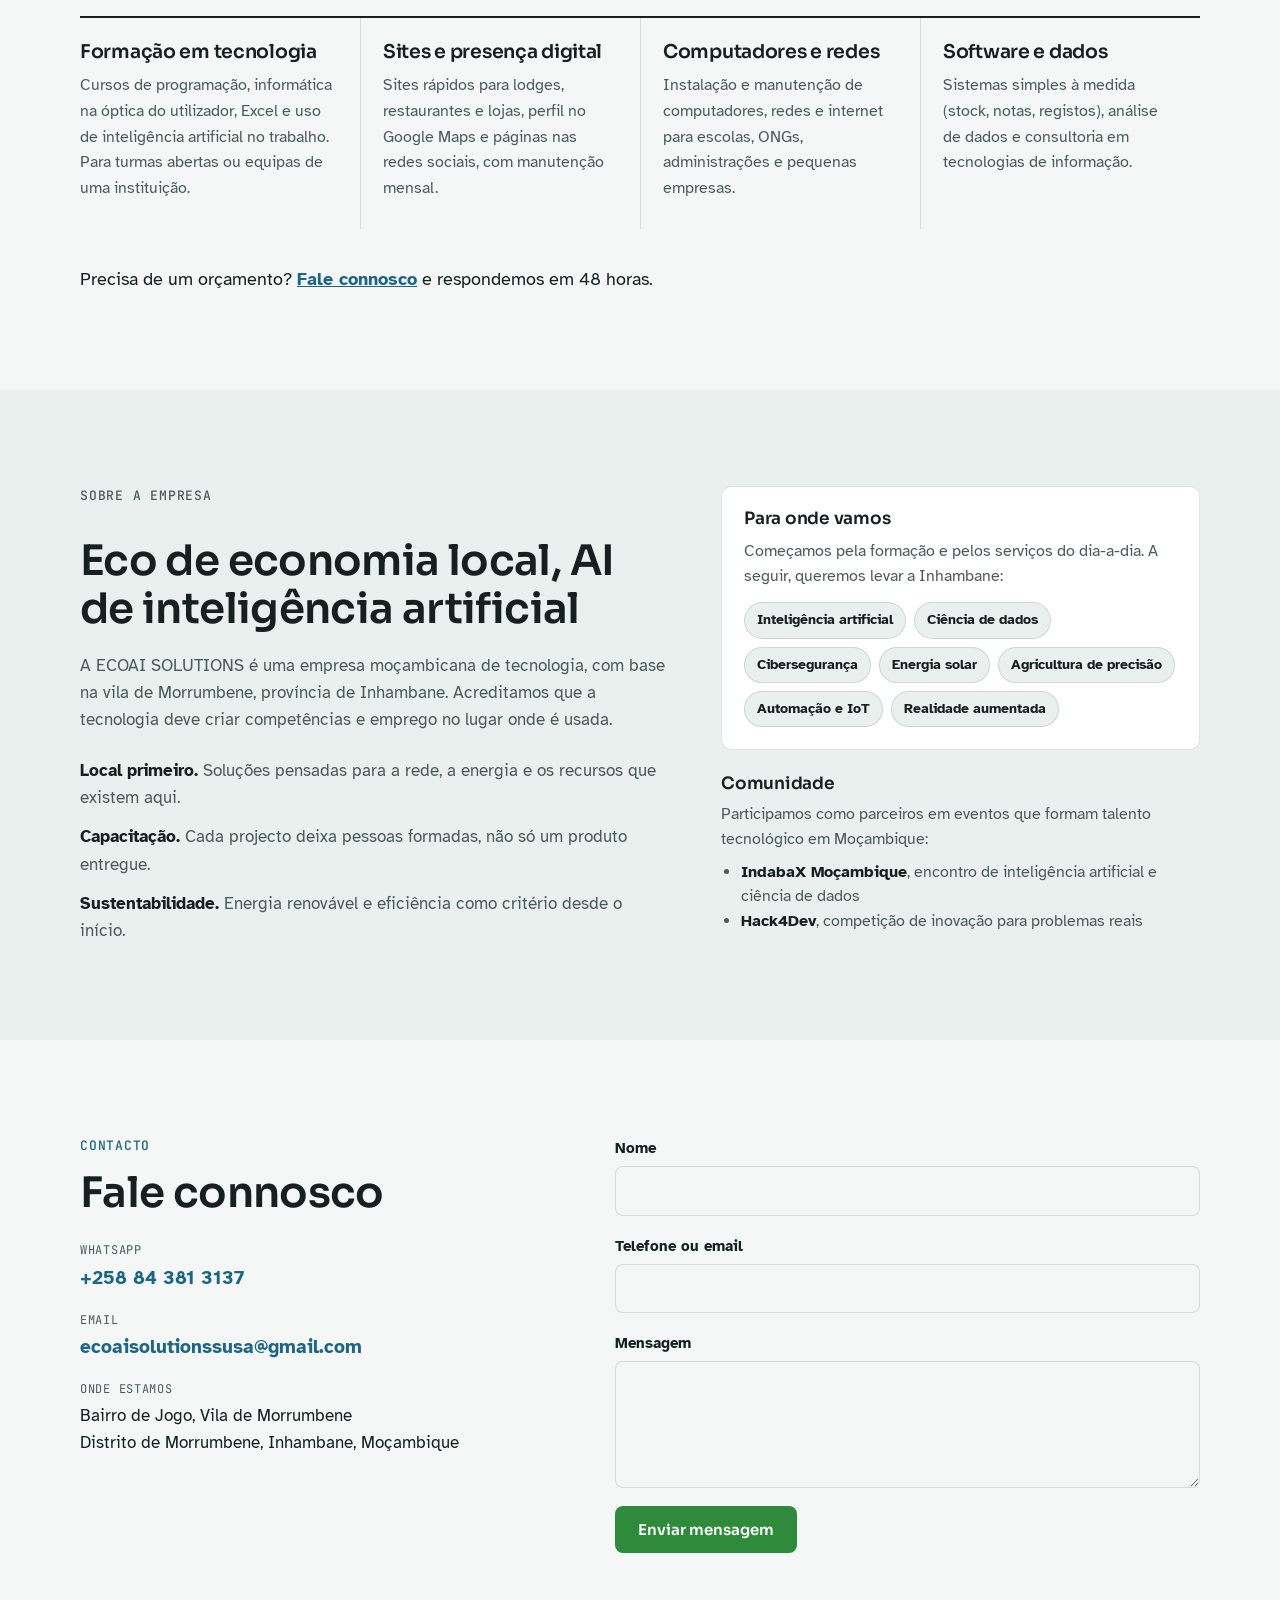
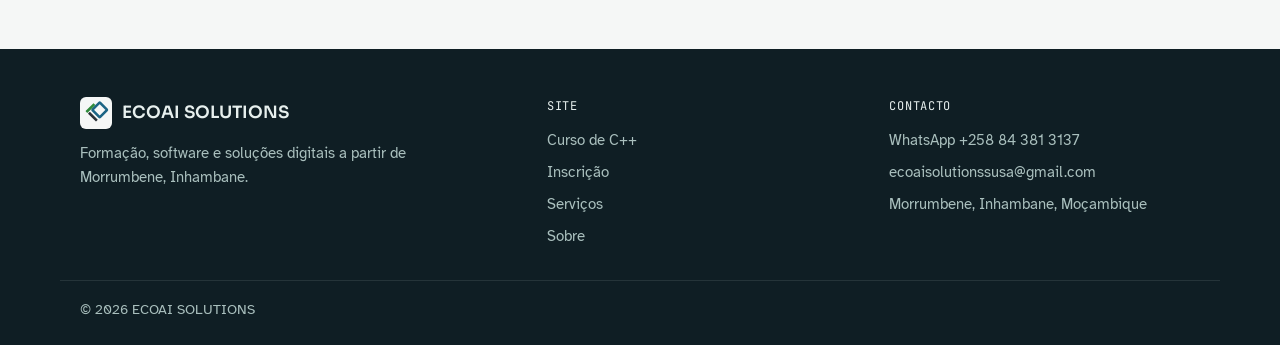
==== commit a91a4bdc: "Titular da conta Millennium bim Co-Authored-By: Claude Opus 5.5 <noreply@anthropic.com> Claude-Sessi" ====
--- a/index.html
+++ b/index.html
@@ -313,6 +313,7 @@
             <div class="conta-head"><h3>Millennium bim</h3><span>Banco</span></div>
             <div class="conta-linha"><span class="conta-k">Conta</span><span class="conta-v">622623213</span><button type="button" class="copiar" data-copy="622623213" aria-label="Copiar Conta Millennium bim">Copiar</button></div>
             <div class="conta-linha"><span class="conta-k">NIB</span><span class="conta-v">0001 0000 00622623213 57</span><button type="button" class="copiar" data-copy="000100000062262321357" aria-label="Copiar NIB Millennium bim">Copiar</button></div>
+            <p class="conta-tit">Titular: Jean John</p>
           </article>
         </div>
         <div class="comprovativo">
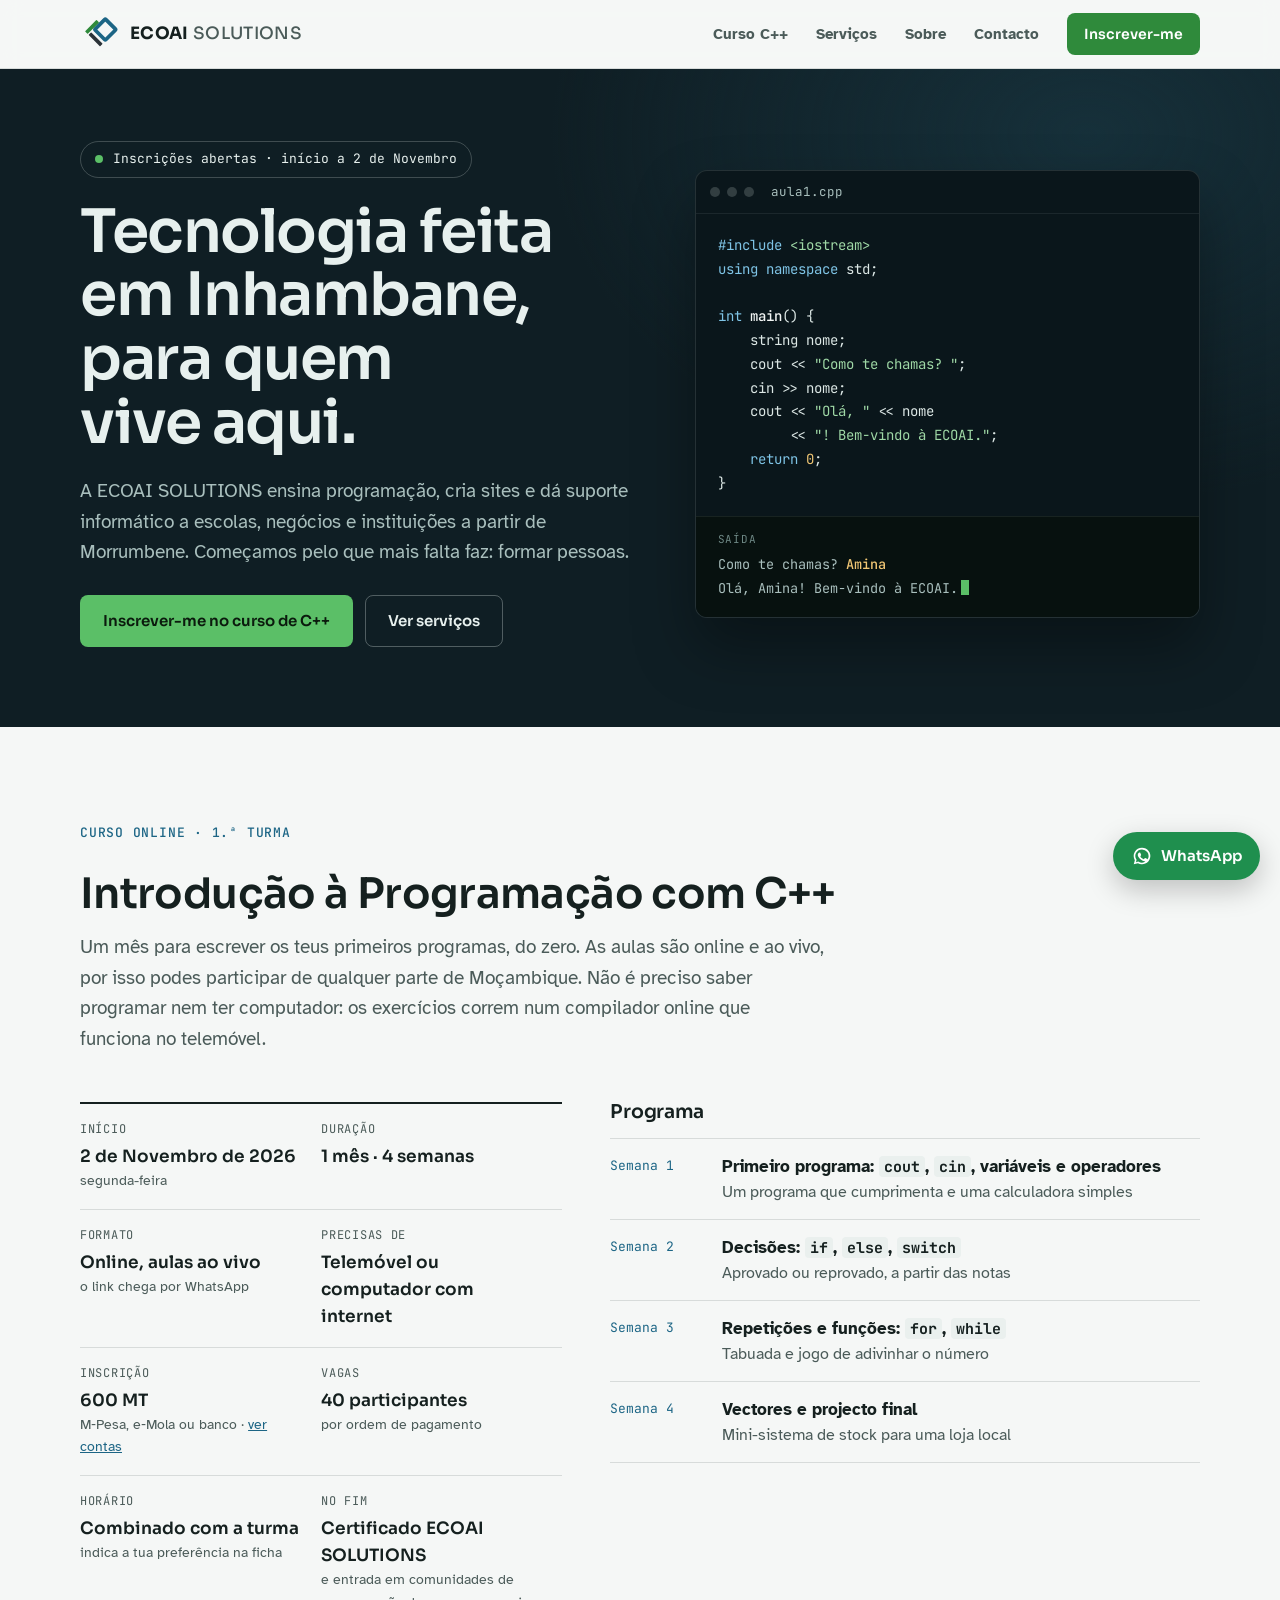
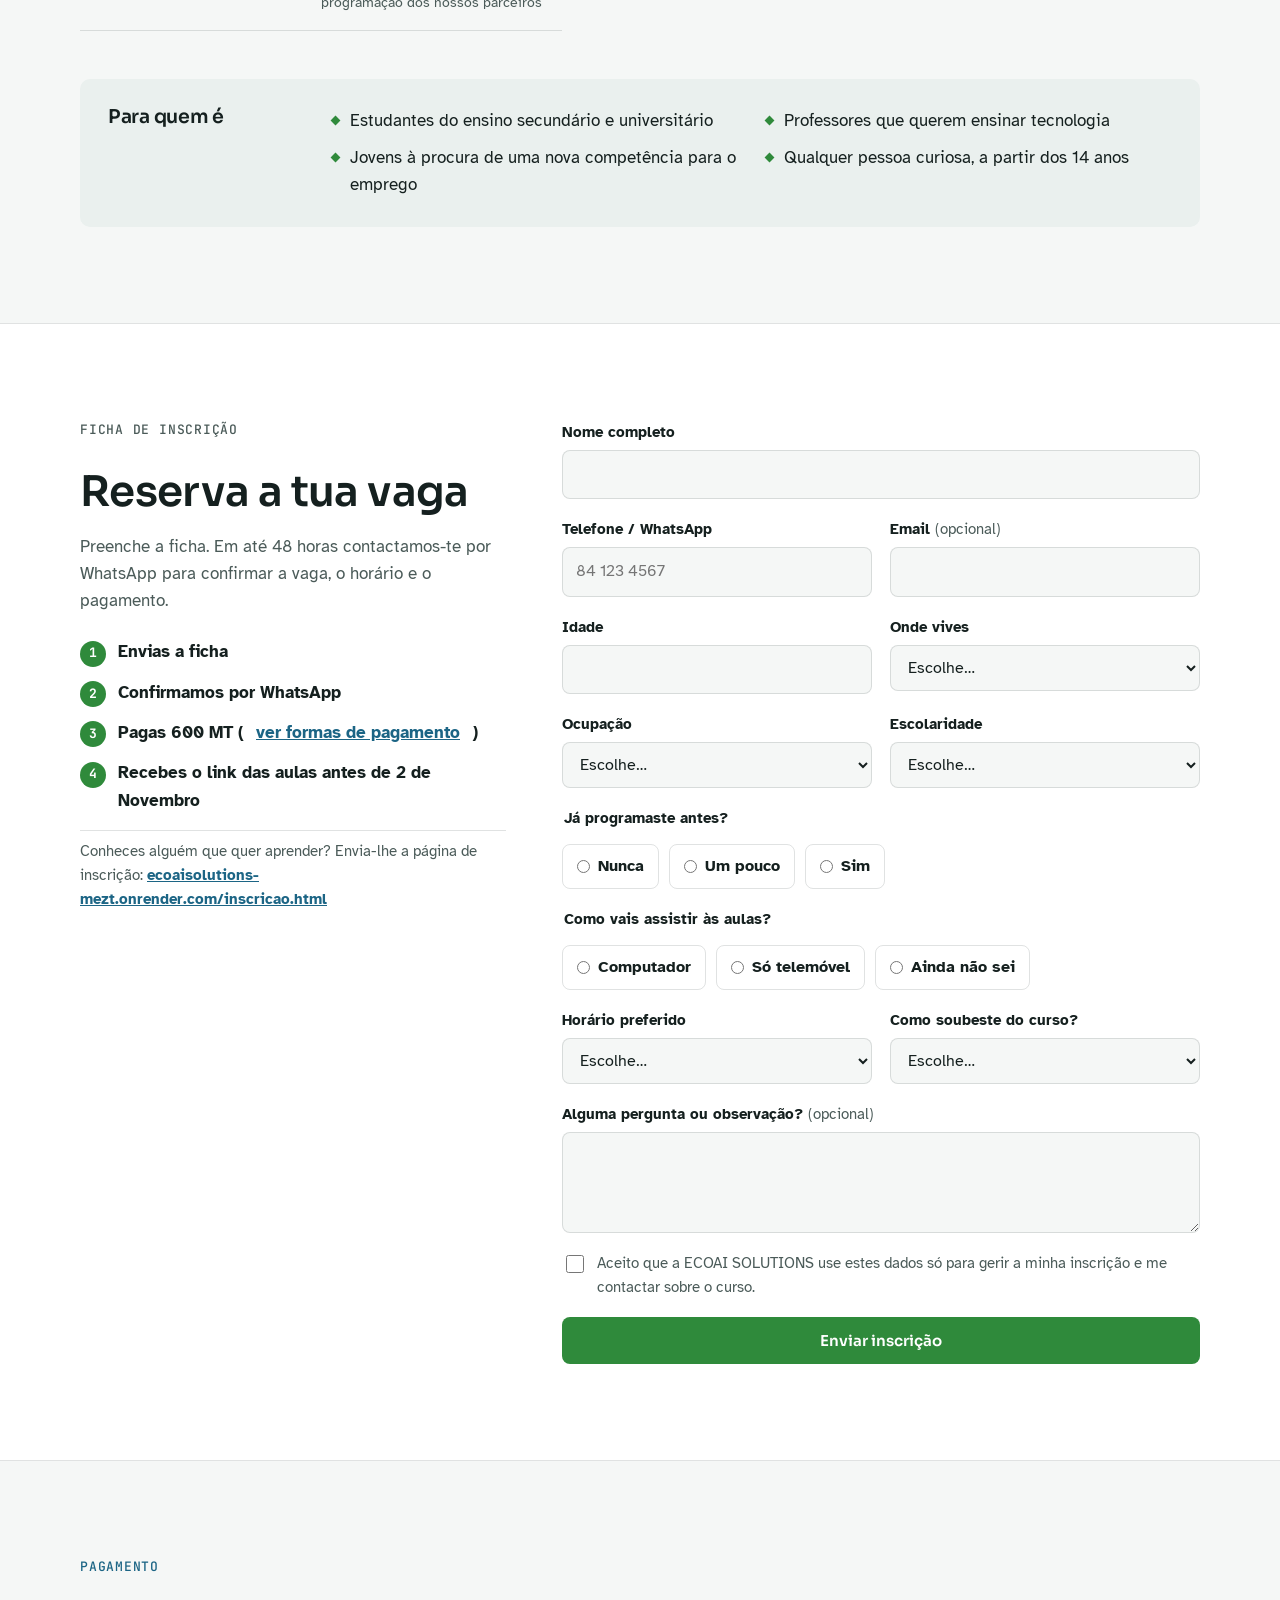
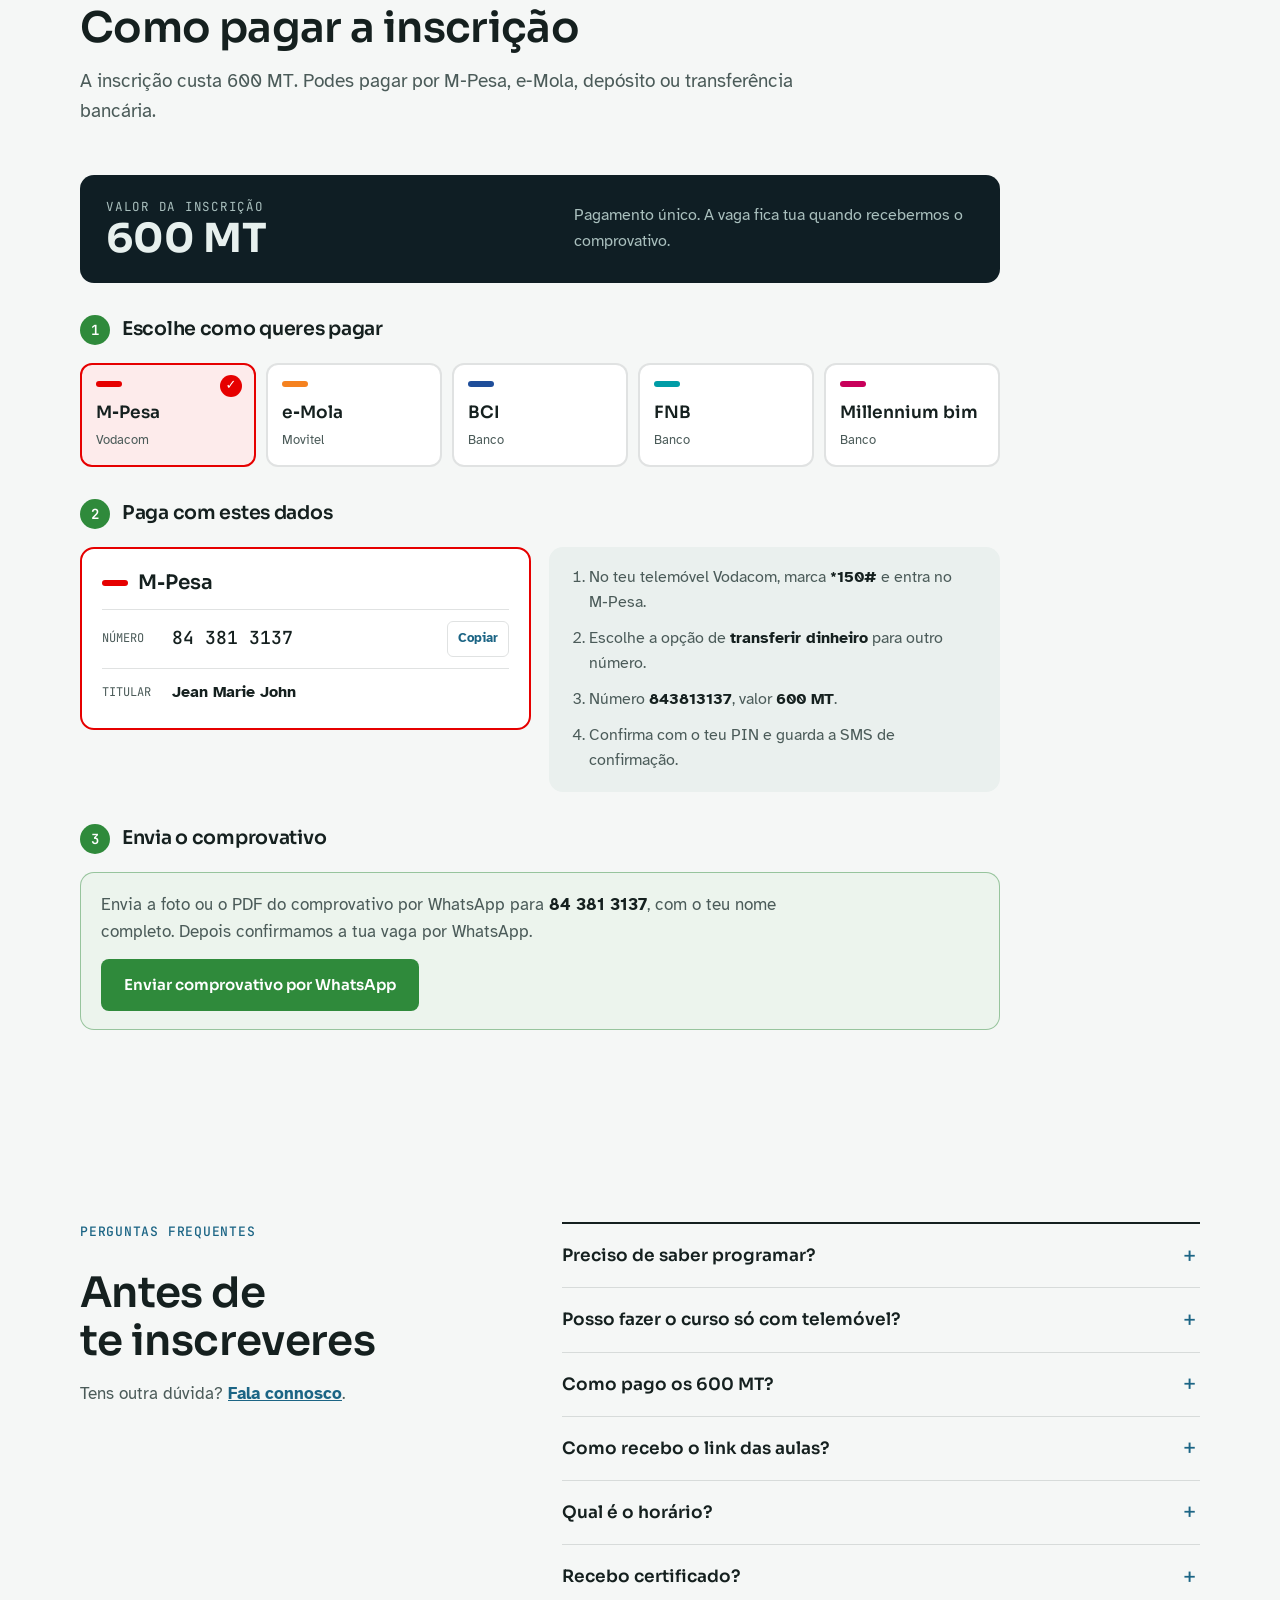
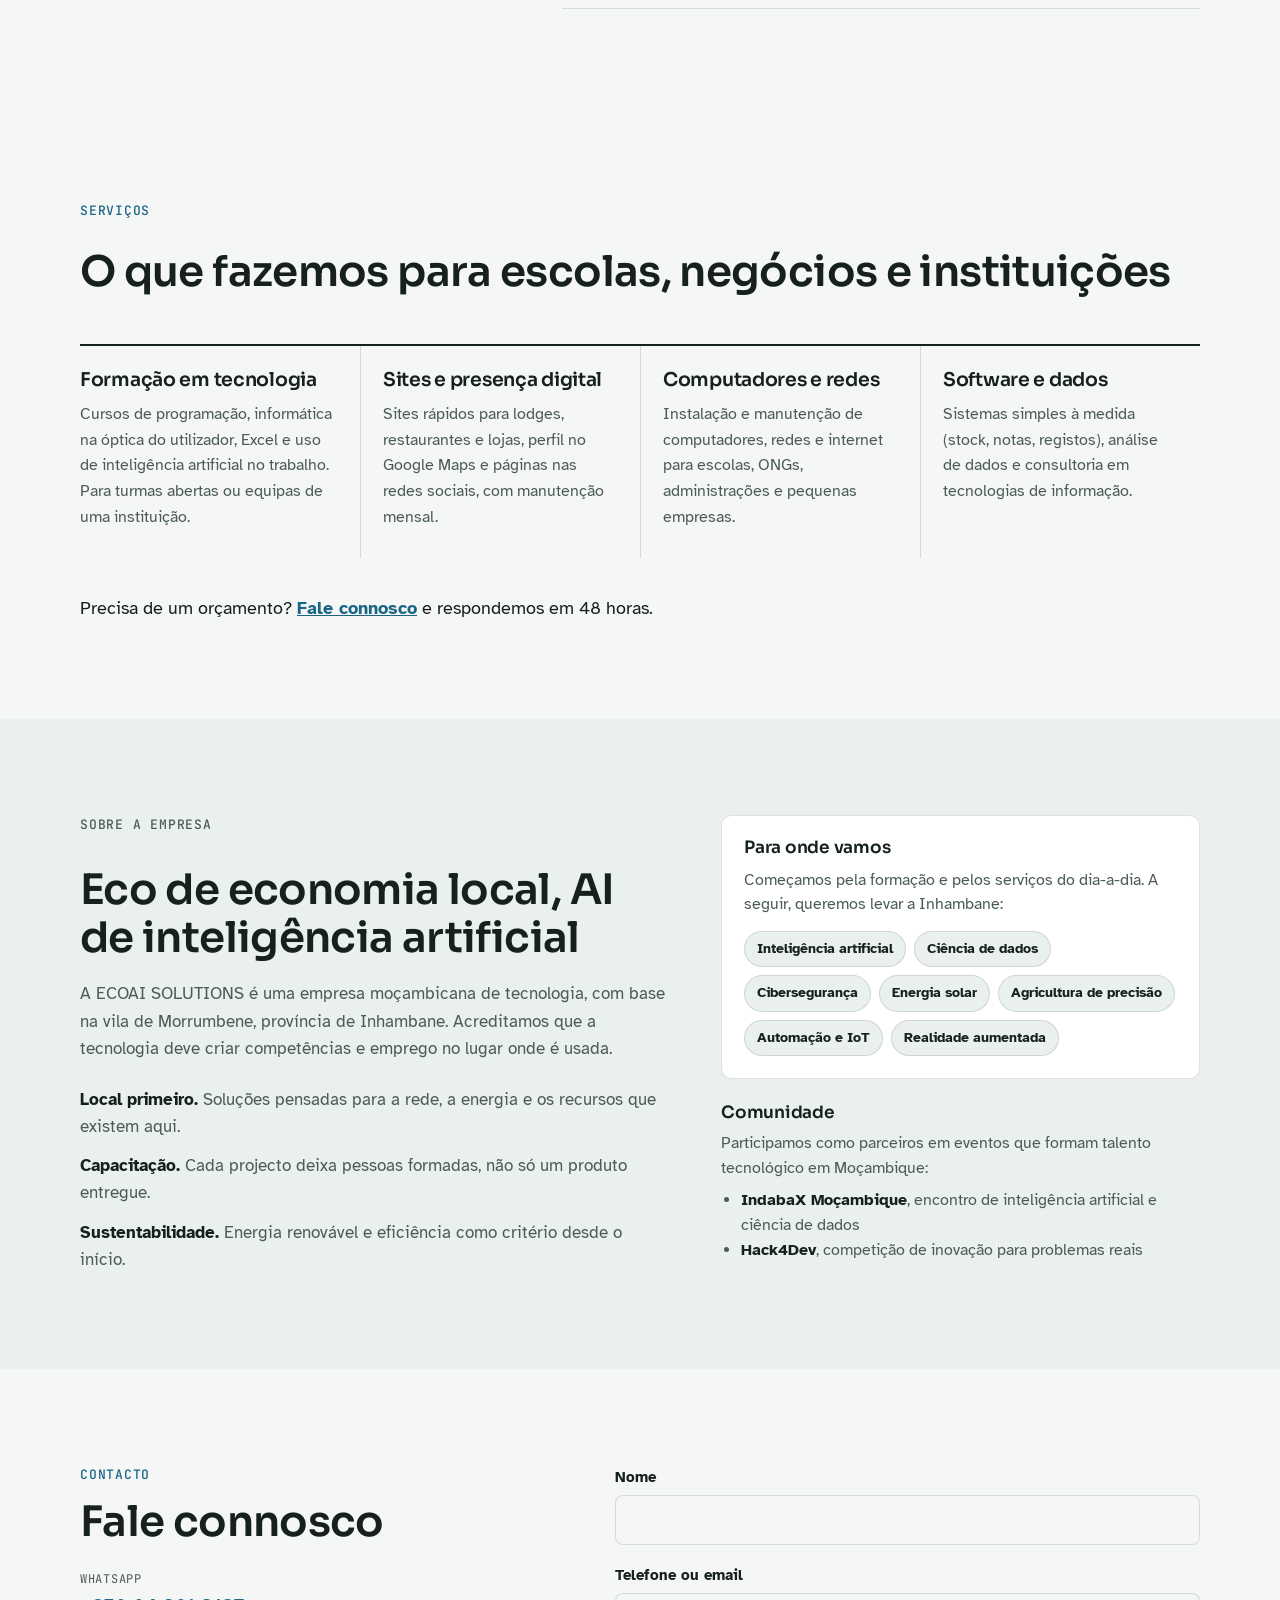
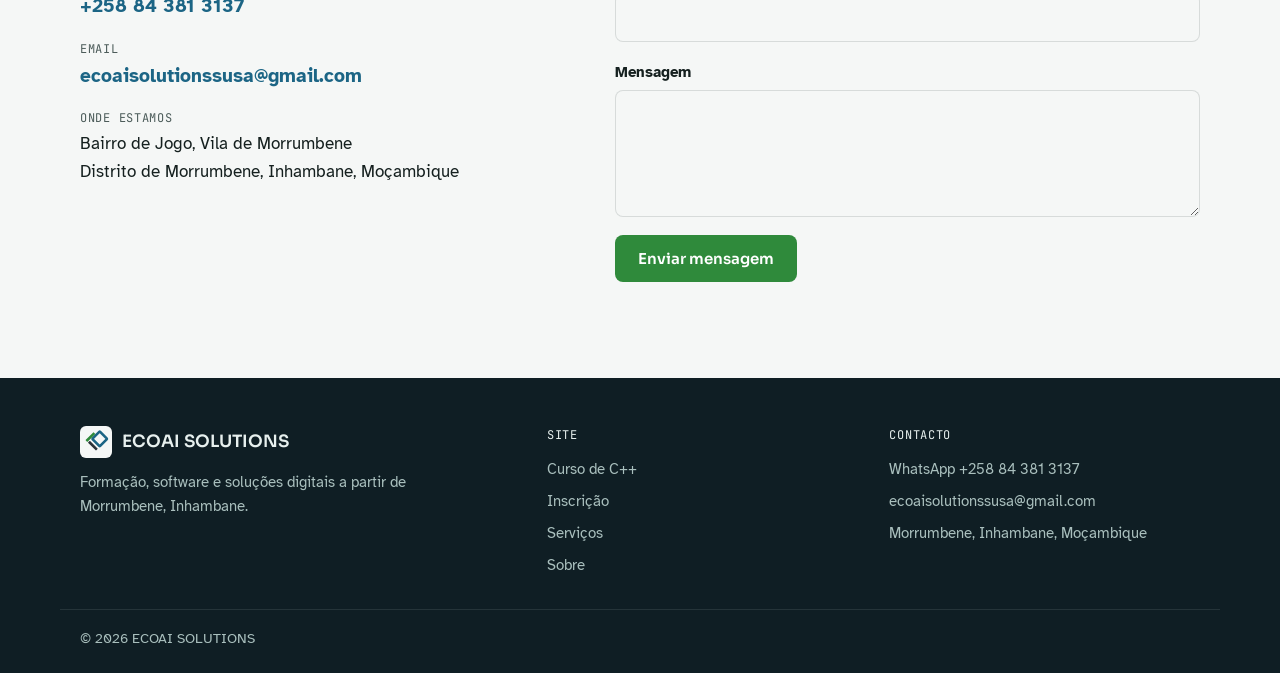
==== commit 458065f4: "Pagamento passo a passo: escolher método, dados com instruções, enviar comprovativo Co-Authored-By: " ====
--- a/index.html
+++ b/index.html
@@ -286,40 +286,82 @@
         <h2>Como pagar a inscrição</h2>
         <p class="lede">A inscrição custa 600 MT. Podes pagar por M&#8209;Pesa, e&#8209;Mola, depósito ou transferência bancária.</p>
       </div>
-      <div class="contas">
-          <article class="conta">
-            <div class="conta-head"><h3>M&#8209;Pesa</h3><span>Vodacom</span></div>
-            <div class="conta-linha"><span class="conta-k">Número</span><span class="conta-v">84 381 3137</span><button type="button" class="copiar" data-copy="843813137" aria-label="Copiar Número M-Pesa">Copiar</button></div>
-            <p class="conta-tit">Titular: Jean Marie John</p>
-          </article>
-          <article class="conta">
-            <div class="conta-head"><h3>e&#8209;Mola</h3><span>Movitel</span></div>
-            <div class="conta-linha"><span class="conta-k">Número</span><span class="conta-v">86 249 7846</span><button type="button" class="copiar" data-copy="862497846" aria-label="Copiar Número e-Mola">Copiar</button></div>
-            <p class="conta-tit">Titular: Jean Marie John</p>
-          </article>
-          <article class="conta">
-            <div class="conta-head"><h3>BCI</h3><span>Banco</span></div>
-            <div class="conta-linha"><span class="conta-k">Conta</span><span class="conta-v">31686757310001</span><button type="button" class="copiar" data-copy="31686757310001" aria-label="Copiar Conta BCI">Copiar</button></div>
-            <div class="conta-linha"><span class="conta-k">NIB</span><span class="conta-v">0008 0000 16867573101 28</span><button type="button" class="copiar" data-copy="000800001686757310128" aria-label="Copiar NIB BCI">Copiar</button></div>
-            <p class="conta-tit">Titular: ECOAI SOLUTIONS</p>
-          </article>
-          <article class="conta">
-            <div class="conta-head"><h3>FNB</h3><span>Banco</span></div>
-            <div class="conta-linha"><span class="conta-k">Conta</span><span class="conta-v">4592529510001</span><button type="button" class="copiar" data-copy="4592529510001" aria-label="Copiar Conta FNB">Copiar</button></div>
-            <div class="conta-linha"><span class="conta-k">NIB</span><span class="conta-v">0014 0000 45925295101 92</span><button type="button" class="copiar" data-copy="001400004592529510192" aria-label="Copiar NIB FNB">Copiar</button></div>
-            <p class="conta-tit">Titular: ECOAI SOLUTIONS, SU, SA</p>
-          </article>
-          <article class="conta">
-            <div class="conta-head"><h3>Millennium bim</h3><span>Banco</span></div>
-            <div class="conta-linha"><span class="conta-k">Conta</span><span class="conta-v">622623213</span><button type="button" class="copiar" data-copy="622623213" aria-label="Copiar Conta Millennium bim">Copiar</button></div>
-            <div class="conta-linha"><span class="conta-k">NIB</span><span class="conta-v">0001 0000 00622623213 57</span><button type="button" class="copiar" data-copy="000100000062262321357" aria-label="Copiar NIB Millennium bim">Copiar</button></div>
-            <p class="conta-tit">Titular: Jean John</p>
-          </article>
-        </div>
+      <div class="pag" data-pag>
+        <div class="pag-valor">
+          <div><span class="pag-valor-k">Valor da inscrição</span><b>600 MT</b></div>
+          <p>Pagamento único. A vaga fica tua quando recebermos o comprovativo.</p>
+        </div>
+
+        <h3 class="pag-passo"><span>1</span>Escolhe como queres pagar</h3>
+        <div class="pag-ops" role="tablist" aria-label="Formas de pagamento">
+          <button type="button" class="pag-op" role="tab" id="tab-mpesa" aria-controls="det-mpesa" aria-selected="true" data-op="mpesa" data-nome="M&#8209;Pesa" style="--c: #E60000">
+            <span class="pag-cor" aria-hidden="true"></span><b>M&#8209;Pesa</b><small>Vodacom</small>
+          </button>
+          <button type="button" class="pag-op" role="tab" id="tab-emola" aria-controls="det-emola" aria-selected="false" data-op="emola" data-nome="e&#8209;Mola" style="--c: #F58220">
+            <span class="pag-cor" aria-hidden="true"></span><b>e&#8209;Mola</b><small>Movitel</small>
+          </button>
+          <button type="button" class="pag-op" role="tab" id="tab-bci" aria-controls="det-bci" aria-selected="false" data-op="bci" data-nome="BCI" style="--c: #1F4E9A">
+            <span class="pag-cor" aria-hidden="true"></span><b>BCI</b><small>Banco</small>
+          </button>
+          <button type="button" class="pag-op" role="tab" id="tab-fnb" aria-controls="det-fnb" aria-selected="false" data-op="fnb" data-nome="FNB" style="--c: #009CA6">
+            <span class="pag-cor" aria-hidden="true"></span><b>FNB</b><small>Banco</small>
+          </button>
+          <button type="button" class="pag-op" role="tab" id="tab-bim" aria-controls="det-bim" aria-selected="false" data-op="bim" data-nome="Millennium bim" style="--c: #C8005A">
+            <span class="pag-cor" aria-hidden="true"></span><b>Millennium bim</b><small>Banco</small>
+          </button>
+        </div>
+
+        <h3 class="pag-passo"><span>2</span>Paga com estes dados</h3>
+          <div class="pag-det" role="tabpanel" id="det-mpesa" aria-labelledby="tab-mpesa" style="--c: #E60000">
+            <div class="pag-dados">
+              <div class="pag-dados-head"><span class="pag-cor" aria-hidden="true"></span><b>M&#8209;Pesa</b></div>
+              <div class="pag-linha"><span class="pag-k">Número</span><span class="pag-v">84 381 3137</span><button type="button" class="copiar" data-copy="843813137" aria-label="Copiar Número M-Pesa">Copiar</button></div>
+              <div class="pag-linha"><span class="pag-k">Titular</span><span class="pag-v pag-tit">Jean Marie John</span></div>
+            </div>
+            <ol class="pag-como"><li>No teu telemóvel Vodacom, marca <b>*150#</b> e entra no M&#8209;Pesa.</li><li>Escolhe a opção de <b>transferir dinheiro</b> para outro número.</li><li>Número <b>843813137</b>, valor <b>600 MT</b>.</li><li>Confirma com o teu PIN e guarda a SMS de confirmação.</li></ol>
+          </div>
+          <div class="pag-det" role="tabpanel" id="det-emola" aria-labelledby="tab-emola" style="--c: #F58220" hidden>
+            <div class="pag-dados">
+              <div class="pag-dados-head"><span class="pag-cor" aria-hidden="true"></span><b>e&#8209;Mola</b></div>
+              <div class="pag-linha"><span class="pag-k">Número</span><span class="pag-v">86 249 7846</span><button type="button" class="copiar" data-copy="862497846" aria-label="Copiar Número e-Mola">Copiar</button></div>
+              <div class="pag-linha"><span class="pag-k">Titular</span><span class="pag-v pag-tit">Jean Marie John</span></div>
+            </div>
+            <ol class="pag-como"><li>No teu telemóvel Movitel, marca <b>*898#</b> e entra no e&#8209;Mola.</li><li>Escolhe a opção de <b>transferir dinheiro</b> para outro número.</li><li>Número <b>862497846</b>, valor <b>600 MT</b>.</li><li>Confirma com o teu PIN e guarda a SMS de confirmação.</li></ol>
+          </div>
+          <div class="pag-det" role="tabpanel" id="det-bci" aria-labelledby="tab-bci" style="--c: #1F4E9A" hidden>
+            <div class="pag-dados">
+              <div class="pag-dados-head"><span class="pag-cor" aria-hidden="true"></span><b>BCI</b></div>
+              <div class="pag-linha"><span class="pag-k">Conta</span><span class="pag-v">31686757310001</span><button type="button" class="copiar" data-copy="31686757310001" aria-label="Copiar Conta BCI">Copiar</button></div>
+              <div class="pag-linha"><span class="pag-k">NIB</span><span class="pag-v">0008 0000 16867573101 28</span><button type="button" class="copiar" data-copy="000800001686757310128" aria-label="Copiar NIB BCI">Copiar</button></div>
+              <div class="pag-linha"><span class="pag-k">Titular</span><span class="pag-v pag-tit">ECOAI SOLUTIONS</span></div>
+            </div>
+            <ol class="pag-como"><li>Na app do banco, no balcão ou no ATM, escolhe <b>transferência</b> ou <b>depósito</b>.</li><li>Se a tua conta é do mesmo banco, usa o número de conta. Se é de outro banco, usa o <b>NIB</b>.</li><li>Valor <b>600 MT</b>. Na descrição escreve o <b>teu nome</b>.</li><li>Guarda o comprovativo (foto ou PDF).</li></ol>
+          </div>
+          <div class="pag-det" role="tabpanel" id="det-fnb" aria-labelledby="tab-fnb" style="--c: #009CA6" hidden>
+            <div class="pag-dados">
+              <div class="pag-dados-head"><span class="pag-cor" aria-hidden="true"></span><b>FNB</b></div>
+              <div class="pag-linha"><span class="pag-k">Conta</span><span class="pag-v">4592529510001</span><button type="button" class="copiar" data-copy="4592529510001" aria-label="Copiar Conta FNB">Copiar</button></div>
+              <div class="pag-linha"><span class="pag-k">NIB</span><span class="pag-v">0014 0000 45925295101 92</span><button type="button" class="copiar" data-copy="001400004592529510192" aria-label="Copiar NIB FNB">Copiar</button></div>
+              <div class="pag-linha"><span class="pag-k">Titular</span><span class="pag-v pag-tit">ECOAI SOLUTIONS, SU, SA</span></div>
+            </div>
+            <ol class="pag-como"><li>Na app do banco, no balcão ou no ATM, escolhe <b>transferência</b> ou <b>depósito</b>.</li><li>Se a tua conta é do mesmo banco, usa o número de conta. Se é de outro banco, usa o <b>NIB</b>.</li><li>Valor <b>600 MT</b>. Na descrição escreve o <b>teu nome</b>.</li><li>Guarda o comprovativo (foto ou PDF).</li></ol>
+          </div>
+          <div class="pag-det" role="tabpanel" id="det-bim" aria-labelledby="tab-bim" style="--c: #C8005A" hidden>
+            <div class="pag-dados">
+              <div class="pag-dados-head"><span class="pag-cor" aria-hidden="true"></span><b>Millennium bim</b></div>
+              <div class="pag-linha"><span class="pag-k">Conta</span><span class="pag-v">622623213</span><button type="button" class="copiar" data-copy="622623213" aria-label="Copiar Conta Millennium bim">Copiar</button></div>
+              <div class="pag-linha"><span class="pag-k">NIB</span><span class="pag-v">0001 0000 00622623213 57</span><button type="button" class="copiar" data-copy="000100000062262321357" aria-label="Copiar NIB Millennium bim">Copiar</button></div>
+              <div class="pag-linha"><span class="pag-k">Titular</span><span class="pag-v pag-tit">Jean John</span></div>
+            </div>
+            <ol class="pag-como"><li>Na app do banco, no balcão ou no ATM, escolhe <b>transferência</b> ou <b>depósito</b>.</li><li>Se a tua conta é do mesmo banco, usa o número de conta. Se é de outro banco, usa o <b>NIB</b>.</li><li>Valor <b>600 MT</b>. Na descrição escreve o <b>teu nome</b>.</li><li>Guarda o comprovativo (foto ou PDF).</li></ol>
+          </div>
+
+        <h3 class="pag-passo"><span>3</span>Envia o comprovativo</h3>
         <div class="comprovativo">
-          <p><b>Depois de pagar</b>, envia o comprovativo por WhatsApp para 84 381 3137, com o teu nome completo. A vaga fica confirmada quando o pagamento chega.</p>
+          <p>Envia a foto ou o PDF do comprovativo por WhatsApp para <b>84 381 3137</b>, com o teu nome completo. Depois confirmamos a tua vaga por WhatsApp.</p>
           <a class="btn btn-primary" id="waComprovativo" href="#" target="_blank" rel="noopener" hidden>Enviar comprovativo por WhatsApp</a>
         </div>
+      </div>
     </div>
   </section>
 
--- a/styles.css
+++ b/styles.css
@@ -658,3 +658,51 @@
 .comprovativo b { color: var(--ink); }
 .insc-pag { margin-top: 40px; padding-top: 32px; border-top: 1px solid var(--line); display: flex; flex-direction: column; gap: 12px; }
 .insc-pag h2 { font-size: 26px; }
+
+/* ---------- pagamento passo a passo ---------- */
+.pag { display: flex; flex-direction: column; gap: 18px; max-width: 920px; }
+.pag-valor { display: flex; flex-wrap: wrap; align-items: center; justify-content: space-between; gap: 12px 28px; background: var(--night); color: var(--on-night); border-radius: 14px; padding: 22px 26px; }
+.pag-valor-k { display: block; font-family: var(--f-mono); font-size: 12.5px; letter-spacing: .06em; text-transform: uppercase; color: var(--on-night-soft); }
+.pag-valor b { font-family: var(--f-display); font-size: 40px; font-weight: 700; line-height: 1.1; }
+.pag-valor p { color: var(--on-night-soft); max-width: 40ch; font-size: 16px; }
+.pag-passo { display: flex; align-items: center; gap: 12px; font-size: 19px; margin-top: 14px; }
+.pag-passo span { flex: none; width: 30px; height: 30px; border-radius: 50%; display: grid; place-items: center; background: var(--green); color: var(--green-ink); font-family: var(--f-mono); font-size: 14px; }
+.pag-ops { display: grid; grid-template-columns: repeat(5, minmax(0, 1fr)); gap: 10px; }
+.pag-op {
+  font: inherit; color: var(--ink); text-align: left; cursor: pointer;
+  display: flex; flex-direction: column; align-items: flex-start; gap: 4px;
+  padding: 16px 14px 14px; min-height: 96px;
+  background: var(--surface); border: 2px solid var(--line); border-radius: 12px;
+  position: relative; transition: border-color .15s, background .15s, transform .15s;
+}
+.pag-op:hover { border-color: color-mix(in srgb, var(--c) 55%, var(--line)); transform: translateY(-1px); }
+.pag-op b { font-family: var(--f-display); font-size: 17px; font-weight: 600; }
+.pag-op small { font-size: 13px; color: var(--ink-soft); }
+.pag-cor { width: 26px; height: 6px; border-radius: 3px; background: var(--c); margin-bottom: 8px; }
+.pag-op[aria-selected="true"] { border-color: var(--c); background: color-mix(in srgb, var(--c) 8%, var(--surface)); }
+.pag-op[aria-selected="true"]::after { content: "✓"; position: absolute; top: 10px; right: 12px; width: 22px; height: 22px; border-radius: 50%; background: var(--c); color: #fff; font-size: 13px; display: grid; place-items: center; font-weight: 700; }
+.pag-det { display: grid; grid-template-columns: minmax(0, 1fr) minmax(0, 1fr); gap: 18px; align-items: start; }
+.pag-dados { background: var(--surface); border: 2px solid var(--c); border-radius: 14px; padding: 18px 20px 12px; display: flex; flex-direction: column; min-width: 0; }
+.pag-dados-head { display: flex; align-items: center; gap: 10px; padding-bottom: 10px; }
+.pag-dados-head .pag-cor { margin: 0; }
+.pag-dados-head b { font-family: var(--f-display); font-size: 20px; font-weight: 600; }
+.pag-linha { display: grid; grid-template-columns: 60px minmax(0, 1fr) auto; align-items: center; gap: 10px; padding: 11px 0; border-top: 1px solid var(--line); }
+.pag-k { font-family: var(--f-mono); font-size: 12px; text-transform: uppercase; color: var(--ink-soft); }
+.pag-v { font-family: var(--f-mono); font-size: 18px; font-weight: 500; font-variant-numeric: tabular-nums; overflow-wrap: anywhere; user-select: all; }
+.pag-tit { font-family: var(--f-body); font-size: 16px; font-weight: 700; user-select: text; }
+.pag-como { margin: 0; padding: 18px 20px 18px 40px; background: var(--surface-2); border-radius: 14px; display: flex; flex-direction: column; gap: 10px; font-size: 16px; color: var(--ink-soft); min-width: 0; }
+.pag-como b { color: var(--ink); }
+.pag .comprovativo { margin-top: 0; background: color-mix(in srgb, var(--green) 9%, var(--surface)); border: 1.5px solid color-mix(in srgb, var(--green) 45%, transparent); border-radius: 14px; padding: 18px 20px; }
+@media (max-width: 860px) {
+  .pag-ops { grid-template-columns: repeat(3, minmax(0, 1fr)); }
+  .pag-det { grid-template-columns: 1fr; }
+}
+@media (max-width: 520px) {
+  .pag-ops { grid-template-columns: repeat(6, minmax(0, 1fr)); gap: 8px; }
+  .pag-op { grid-column: span 2; padding: 12px 10px 10px; min-height: 84px; }
+  .pag-op:nth-child(-n+2) { grid-column: span 3; }
+  .pag-op b { font-size: 15px; }
+  .pag-op[aria-selected="true"]::after { top: 8px; right: 8px; width: 18px; height: 18px; font-size: 11px; }
+  .pag-valor b { font-size: 34px; }
+  .pag-v { font-size: 16px; }
+}
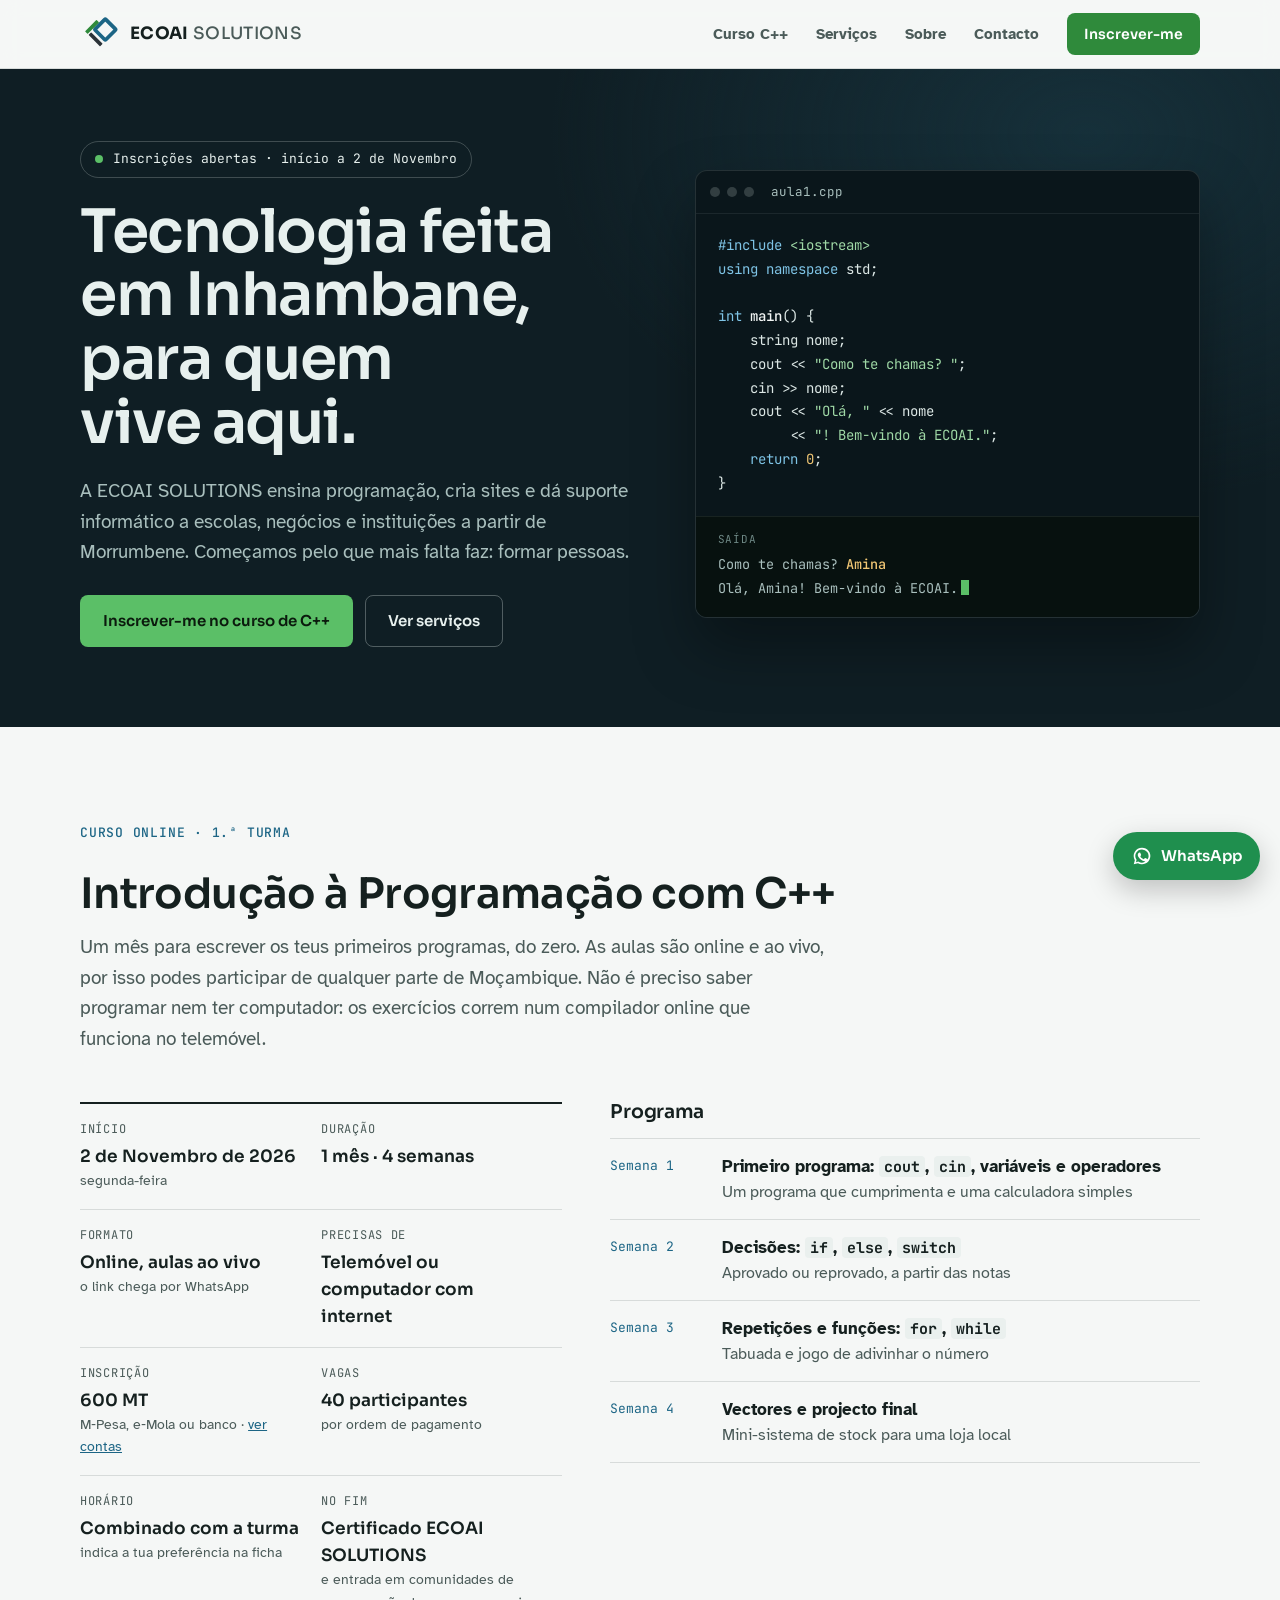
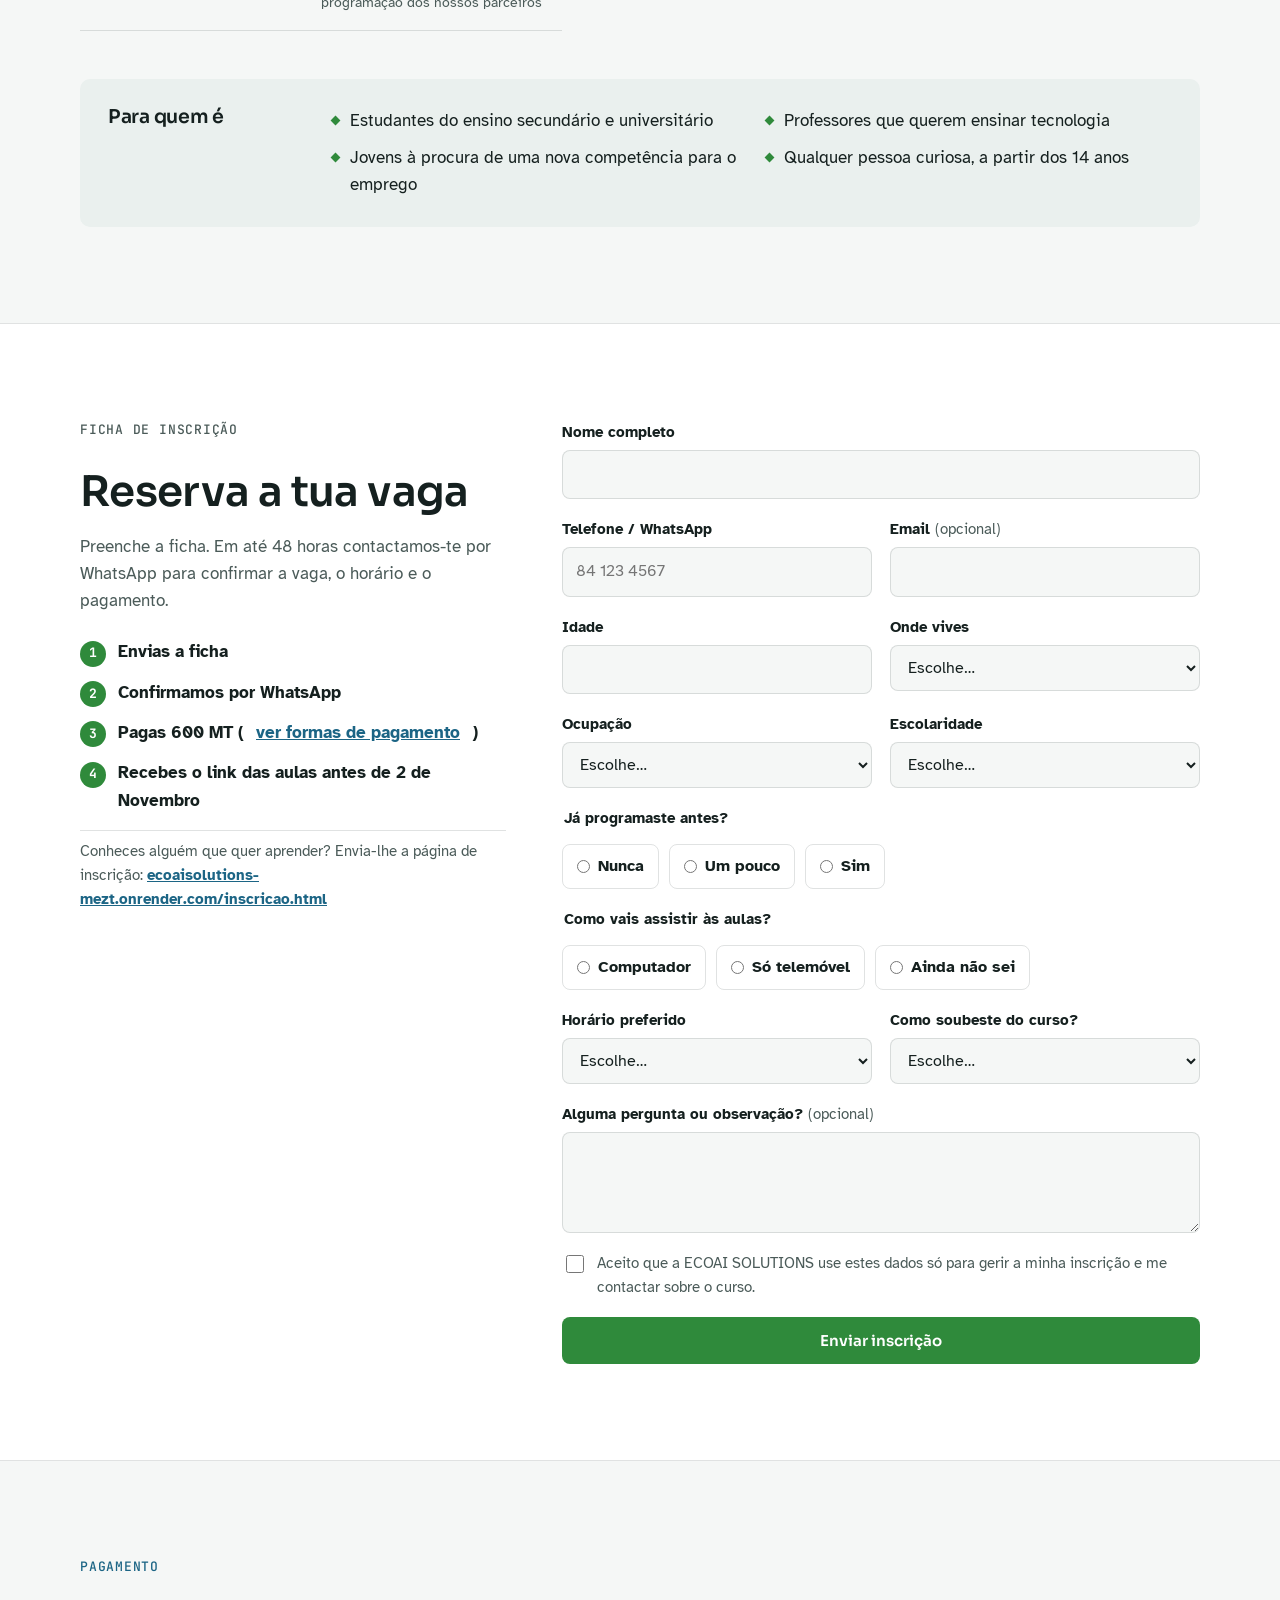
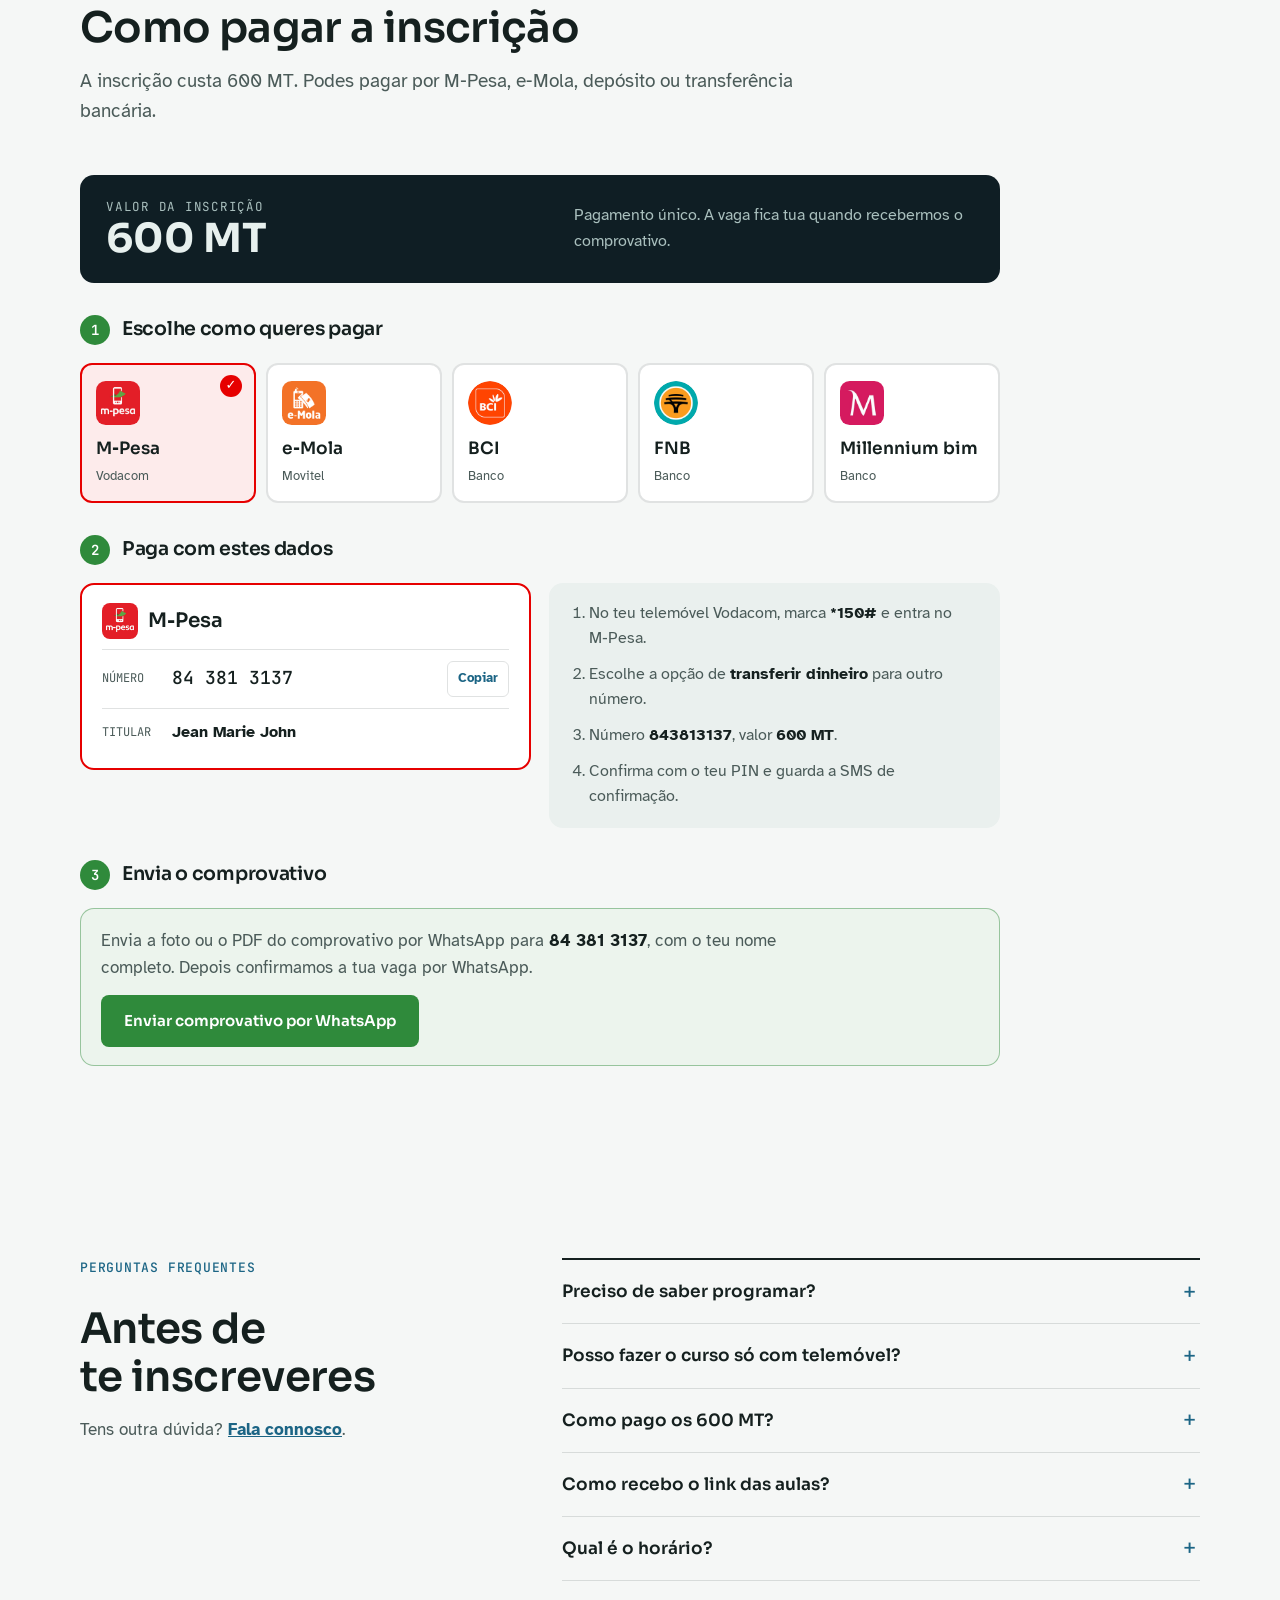
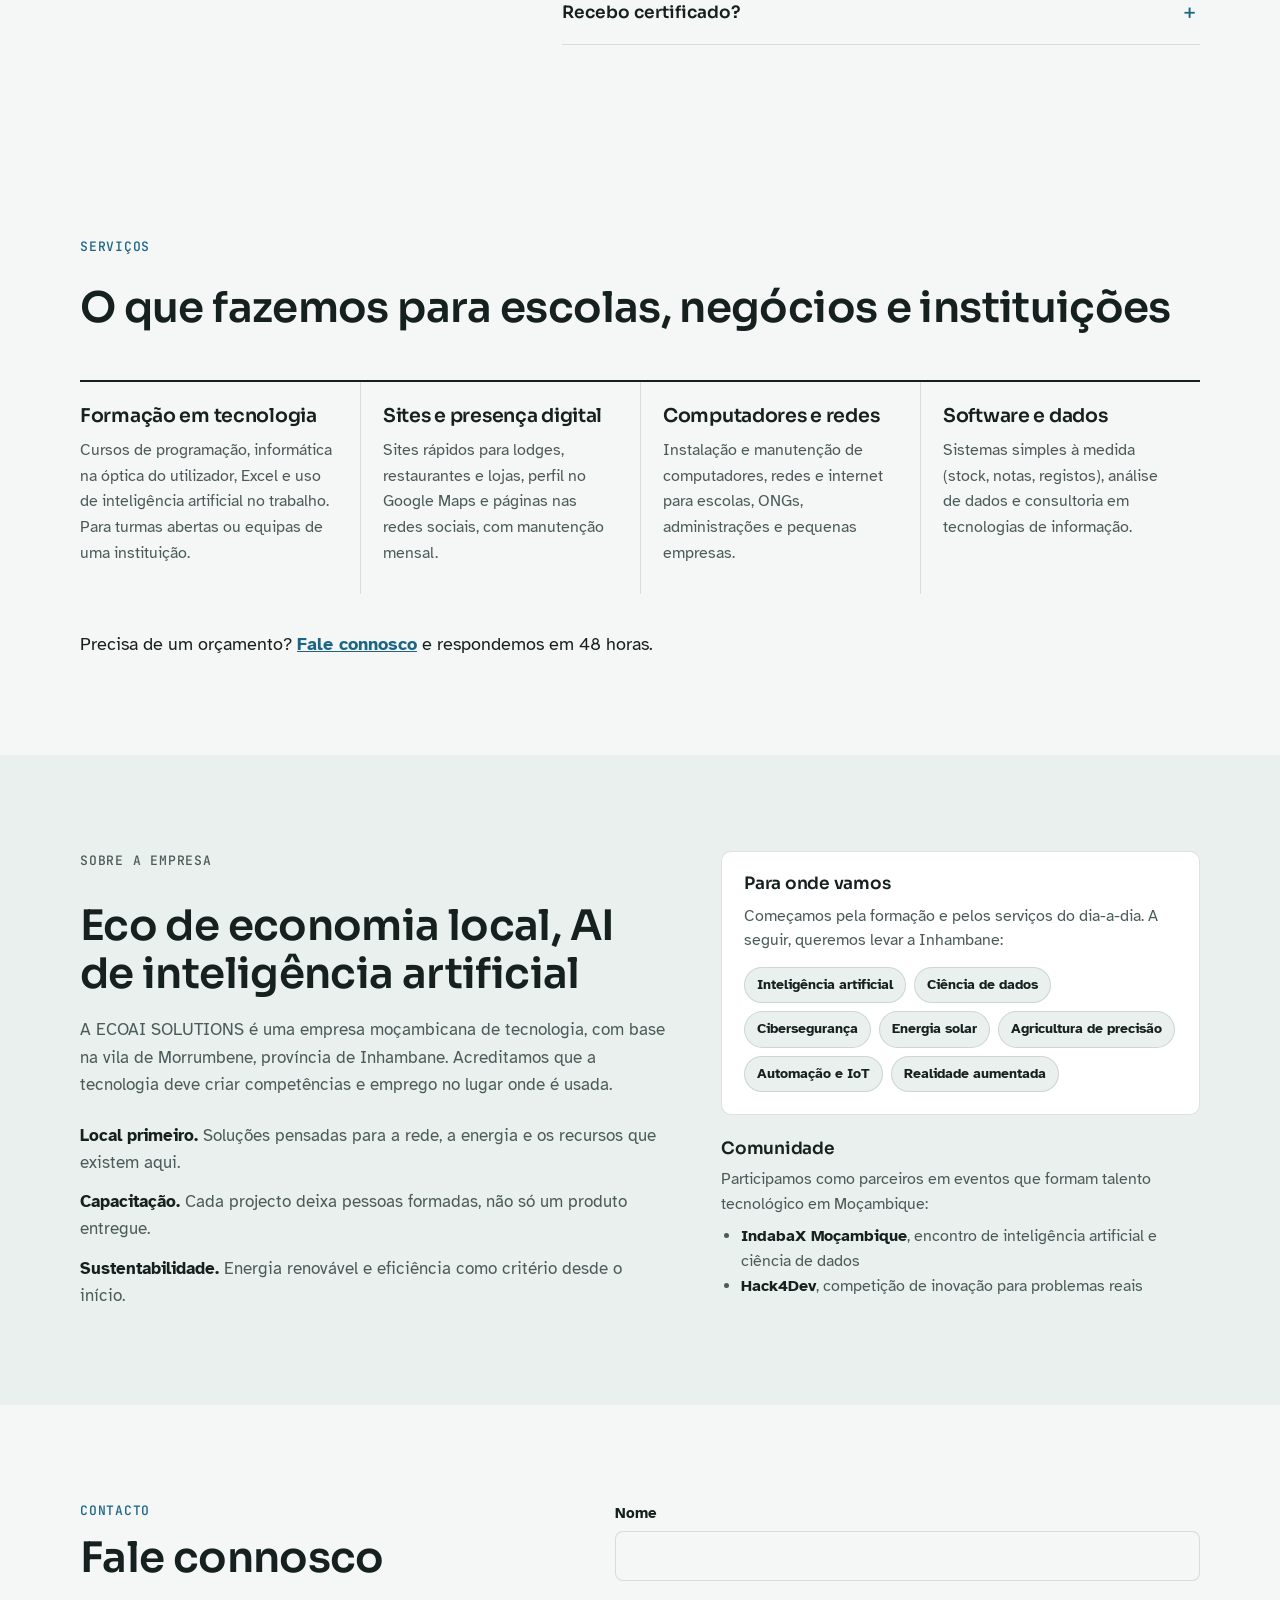
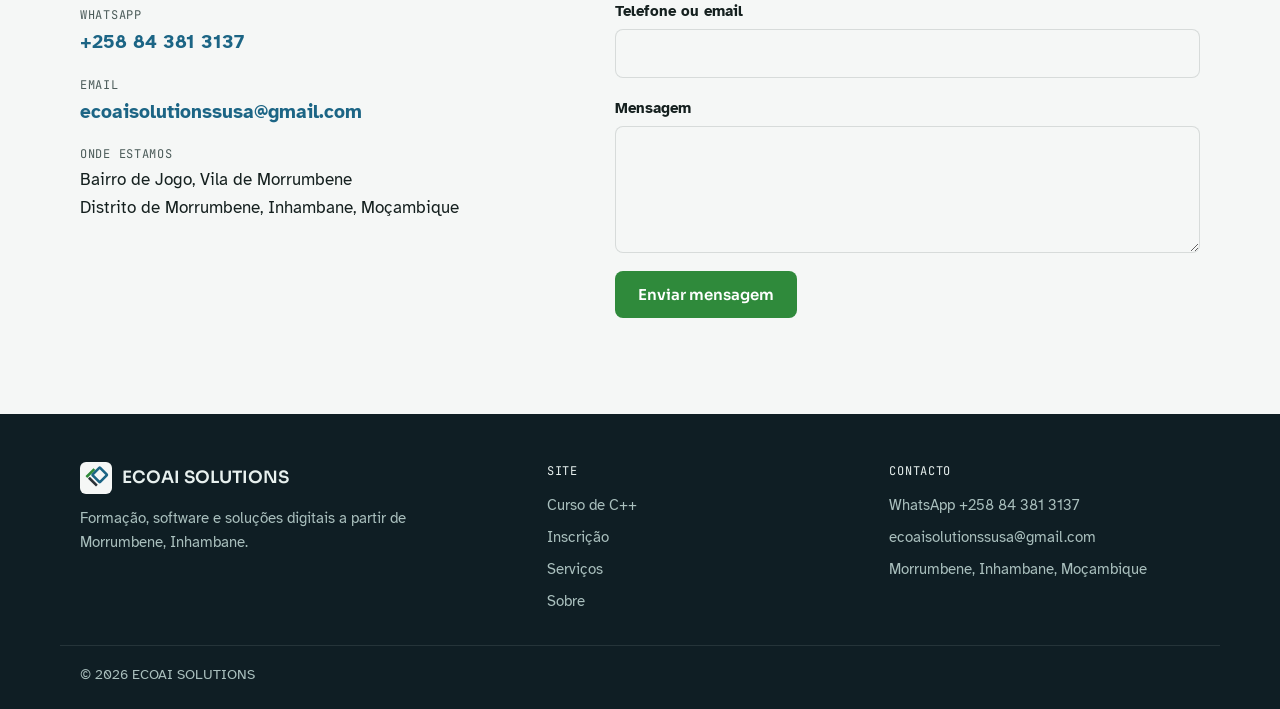
==== commit b2912b9a: "Logótipos das formas de pagamento (M-Pesa, e-Mola, BCI, FNB, Millennium bim) Co-Authored-By: Claude " ====
--- a/index.html
+++ b/index.html
@@ -295,26 +295,26 @@
         <h3 class="pag-passo"><span>1</span>Escolhe como queres pagar</h3>
         <div class="pag-ops" role="tablist" aria-label="Formas de pagamento">
           <button type="button" class="pag-op" role="tab" id="tab-mpesa" aria-controls="det-mpesa" aria-selected="true" data-op="mpesa" data-nome="M&#8209;Pesa" style="--c: #E60000">
-            <span class="pag-cor" aria-hidden="true"></span><b>M&#8209;Pesa</b><small>Vodacom</small>
+            <img class="pag-logo" src="img/pagamento/mpesa.png" alt="" width="44" height="44"><b>M&#8209;Pesa</b><small>Vodacom</small>
           </button>
           <button type="button" class="pag-op" role="tab" id="tab-emola" aria-controls="det-emola" aria-selected="false" data-op="emola" data-nome="e&#8209;Mola" style="--c: #F58220">
-            <span class="pag-cor" aria-hidden="true"></span><b>e&#8209;Mola</b><small>Movitel</small>
+            <img class="pag-logo" src="img/pagamento/emola.png" alt="" width="44" height="44"><b>e&#8209;Mola</b><small>Movitel</small>
           </button>
           <button type="button" class="pag-op" role="tab" id="tab-bci" aria-controls="det-bci" aria-selected="false" data-op="bci" data-nome="BCI" style="--c: #1F4E9A">
-            <span class="pag-cor" aria-hidden="true"></span><b>BCI</b><small>Banco</small>
+            <img class="pag-logo redondo" src="img/pagamento/bci.png" alt="" width="44" height="44"><b>BCI</b><small>Banco</small>
           </button>
           <button type="button" class="pag-op" role="tab" id="tab-fnb" aria-controls="det-fnb" aria-selected="false" data-op="fnb" data-nome="FNB" style="--c: #009CA6">
-            <span class="pag-cor" aria-hidden="true"></span><b>FNB</b><small>Banco</small>
+            <img class="pag-logo redondo" src="img/pagamento/fnb.png" alt="" width="44" height="44"><b>FNB</b><small>Banco</small>
           </button>
           <button type="button" class="pag-op" role="tab" id="tab-bim" aria-controls="det-bim" aria-selected="false" data-op="bim" data-nome="Millennium bim" style="--c: #C8005A">
-            <span class="pag-cor" aria-hidden="true"></span><b>Millennium bim</b><small>Banco</small>
+            <img class="pag-logo" src="img/pagamento/bim.png" alt="" width="44" height="44"><b>Millennium bim</b><small>Banco</small>
           </button>
         </div>
 
         <h3 class="pag-passo"><span>2</span>Paga com estes dados</h3>
           <div class="pag-det" role="tabpanel" id="det-mpesa" aria-labelledby="tab-mpesa" style="--c: #E60000">
             <div class="pag-dados">
-              <div class="pag-dados-head"><span class="pag-cor" aria-hidden="true"></span><b>M&#8209;Pesa</b></div>
+              <div class="pag-dados-head"><img class="pag-logo" src="img/pagamento/mpesa.png" alt="" width="44" height="44"><b>M&#8209;Pesa</b></div>
               <div class="pag-linha"><span class="pag-k">Número</span><span class="pag-v">84 381 3137</span><button type="button" class="copiar" data-copy="843813137" aria-label="Copiar Número M-Pesa">Copiar</button></div>
               <div class="pag-linha"><span class="pag-k">Titular</span><span class="pag-v pag-tit">Jean Marie John</span></div>
             </div>
@@ -322,7 +322,7 @@
           </div>
           <div class="pag-det" role="tabpanel" id="det-emola" aria-labelledby="tab-emola" style="--c: #F58220" hidden>
             <div class="pag-dados">
-              <div class="pag-dados-head"><span class="pag-cor" aria-hidden="true"></span><b>e&#8209;Mola</b></div>
+              <div class="pag-dados-head"><img class="pag-logo" src="img/pagamento/emola.png" alt="" width="44" height="44"><b>e&#8209;Mola</b></div>
               <div class="pag-linha"><span class="pag-k">Número</span><span class="pag-v">86 249 7846</span><button type="button" class="copiar" data-copy="862497846" aria-label="Copiar Número e-Mola">Copiar</button></div>
               <div class="pag-linha"><span class="pag-k">Titular</span><span class="pag-v pag-tit">Jean Marie John</span></div>
             </div>
@@ -330,7 +330,7 @@
           </div>
           <div class="pag-det" role="tabpanel" id="det-bci" aria-labelledby="tab-bci" style="--c: #1F4E9A" hidden>
             <div class="pag-dados">
-              <div class="pag-dados-head"><span class="pag-cor" aria-hidden="true"></span><b>BCI</b></div>
+              <div class="pag-dados-head"><img class="pag-logo redondo" src="img/pagamento/bci.png" alt="" width="44" height="44"><b>BCI</b></div>
               <div class="pag-linha"><span class="pag-k">Conta</span><span class="pag-v">31686757310001</span><button type="button" class="copiar" data-copy="31686757310001" aria-label="Copiar Conta BCI">Copiar</button></div>
               <div class="pag-linha"><span class="pag-k">NIB</span><span class="pag-v">0008 0000 16867573101 28</span><button type="button" class="copiar" data-copy="000800001686757310128" aria-label="Copiar NIB BCI">Copiar</button></div>
               <div class="pag-linha"><span class="pag-k">Titular</span><span class="pag-v pag-tit">ECOAI SOLUTIONS</span></div>
@@ -339,7 +339,7 @@
           </div>
           <div class="pag-det" role="tabpanel" id="det-fnb" aria-labelledby="tab-fnb" style="--c: #009CA6" hidden>
             <div class="pag-dados">
-              <div class="pag-dados-head"><span class="pag-cor" aria-hidden="true"></span><b>FNB</b></div>
+              <div class="pag-dados-head"><img class="pag-logo redondo" src="img/pagamento/fnb.png" alt="" width="44" height="44"><b>FNB</b></div>
               <div class="pag-linha"><span class="pag-k">Conta</span><span class="pag-v">4592529510001</span><button type="button" class="copiar" data-copy="4592529510001" aria-label="Copiar Conta FNB">Copiar</button></div>
               <div class="pag-linha"><span class="pag-k">NIB</span><span class="pag-v">0014 0000 45925295101 92</span><button type="button" class="copiar" data-copy="001400004592529510192" aria-label="Copiar NIB FNB">Copiar</button></div>
               <div class="pag-linha"><span class="pag-k">Titular</span><span class="pag-v pag-tit">ECOAI SOLUTIONS, SU, SA</span></div>
@@ -348,7 +348,7 @@
           </div>
           <div class="pag-det" role="tabpanel" id="det-bim" aria-labelledby="tab-bim" style="--c: #C8005A" hidden>
             <div class="pag-dados">
-              <div class="pag-dados-head"><span class="pag-cor" aria-hidden="true"></span><b>Millennium bim</b></div>
+              <div class="pag-dados-head"><img class="pag-logo" src="img/pagamento/bim.png" alt="" width="44" height="44"><b>Millennium bim</b></div>
               <div class="pag-linha"><span class="pag-k">Conta</span><span class="pag-v">622623213</span><button type="button" class="copiar" data-copy="622623213" aria-label="Copiar Conta Millennium bim">Copiar</button></div>
               <div class="pag-linha"><span class="pag-k">NIB</span><span class="pag-v">0001 0000 00622623213 57</span><button type="button" class="copiar" data-copy="000100000062262321357" aria-label="Copiar NIB Millennium bim">Copiar</button></div>
               <div class="pag-linha"><span class="pag-k">Titular</span><span class="pag-v pag-tit">Jean John</span></div>
--- a/styles.css
+++ b/styles.css
@@ -706,3 +706,7 @@
   .pag-valor b { font-size: 34px; }
   .pag-v { font-size: 16px; }
 }
+.pag-logo { width: 44px; height: 44px; border-radius: 22%; object-fit: cover; margin-bottom: 6px; display: block; }
+.pag-logo.redondo { border-radius: 50%; }
+.pag-dados-head .pag-logo { width: 36px; height: 36px; margin: 0; }
+@media (max-width: 520px) { .pag-op .pag-logo { width: 36px; height: 36px; } }
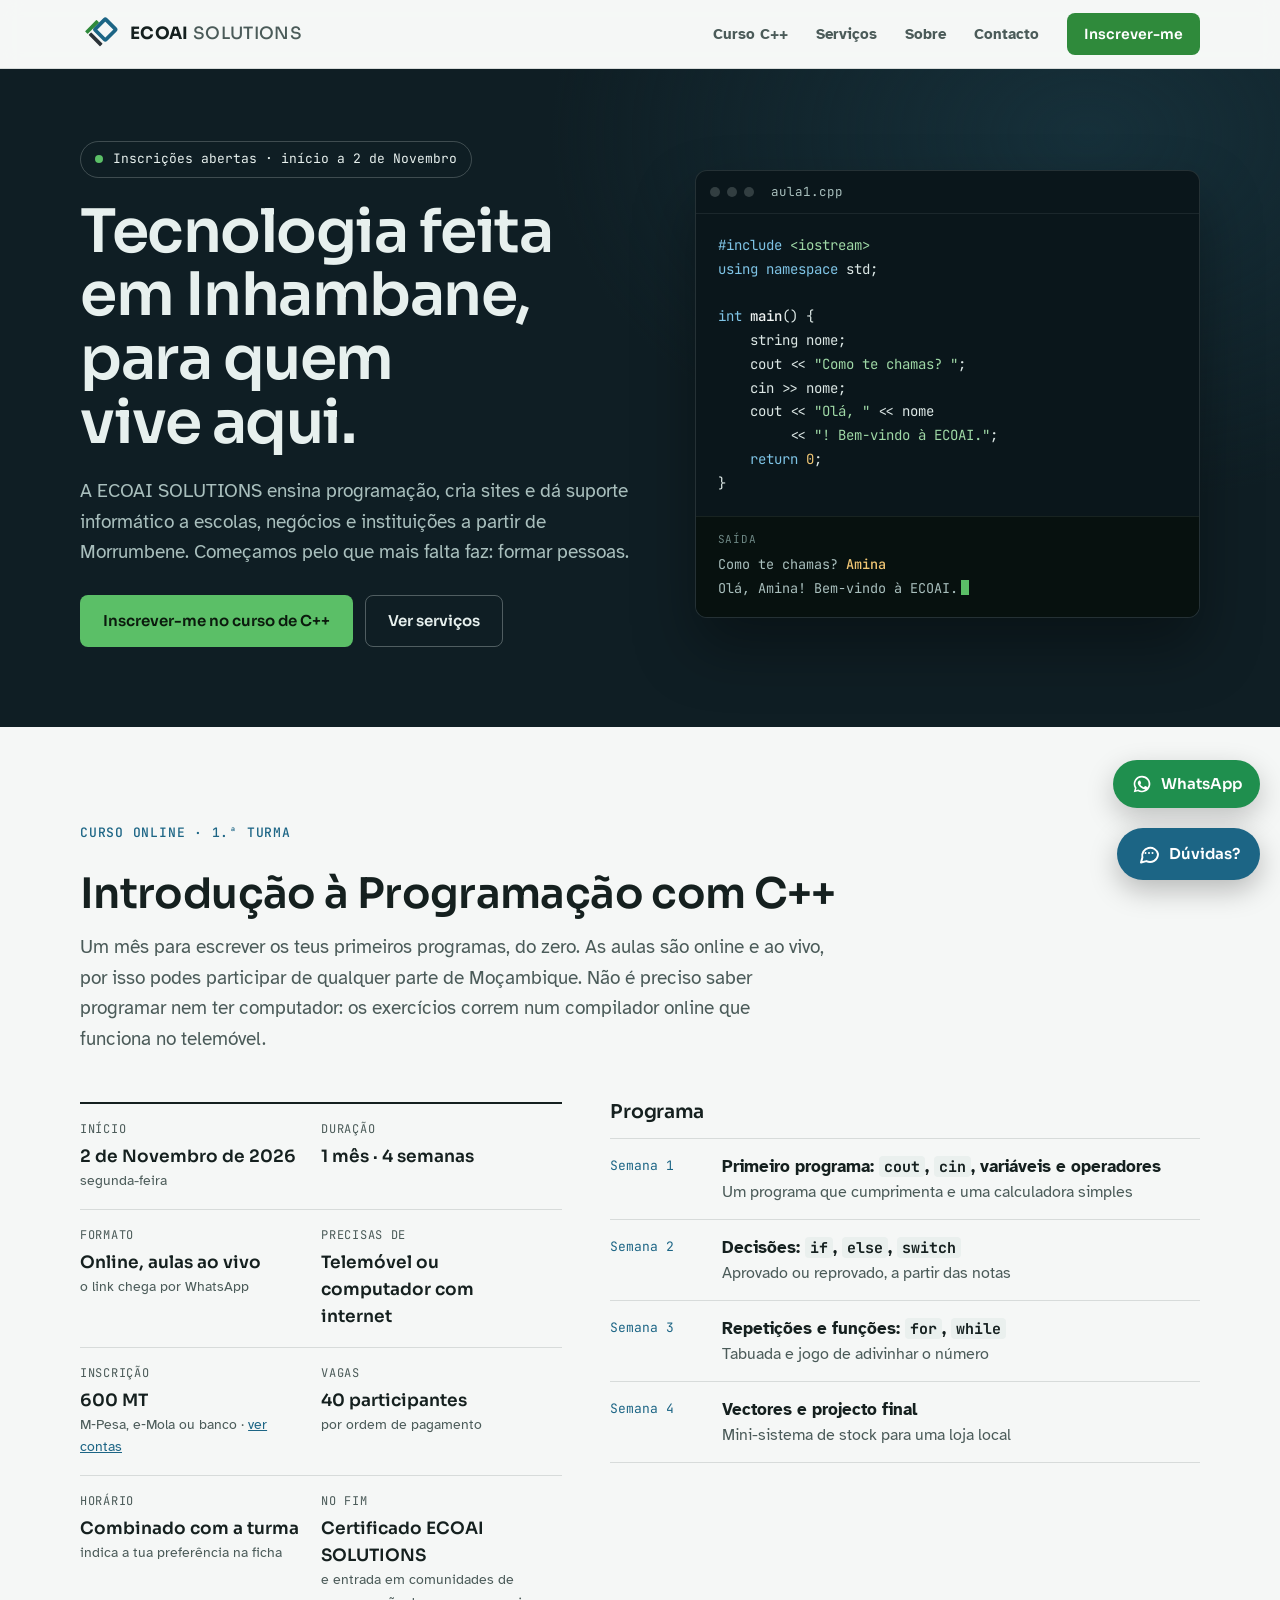
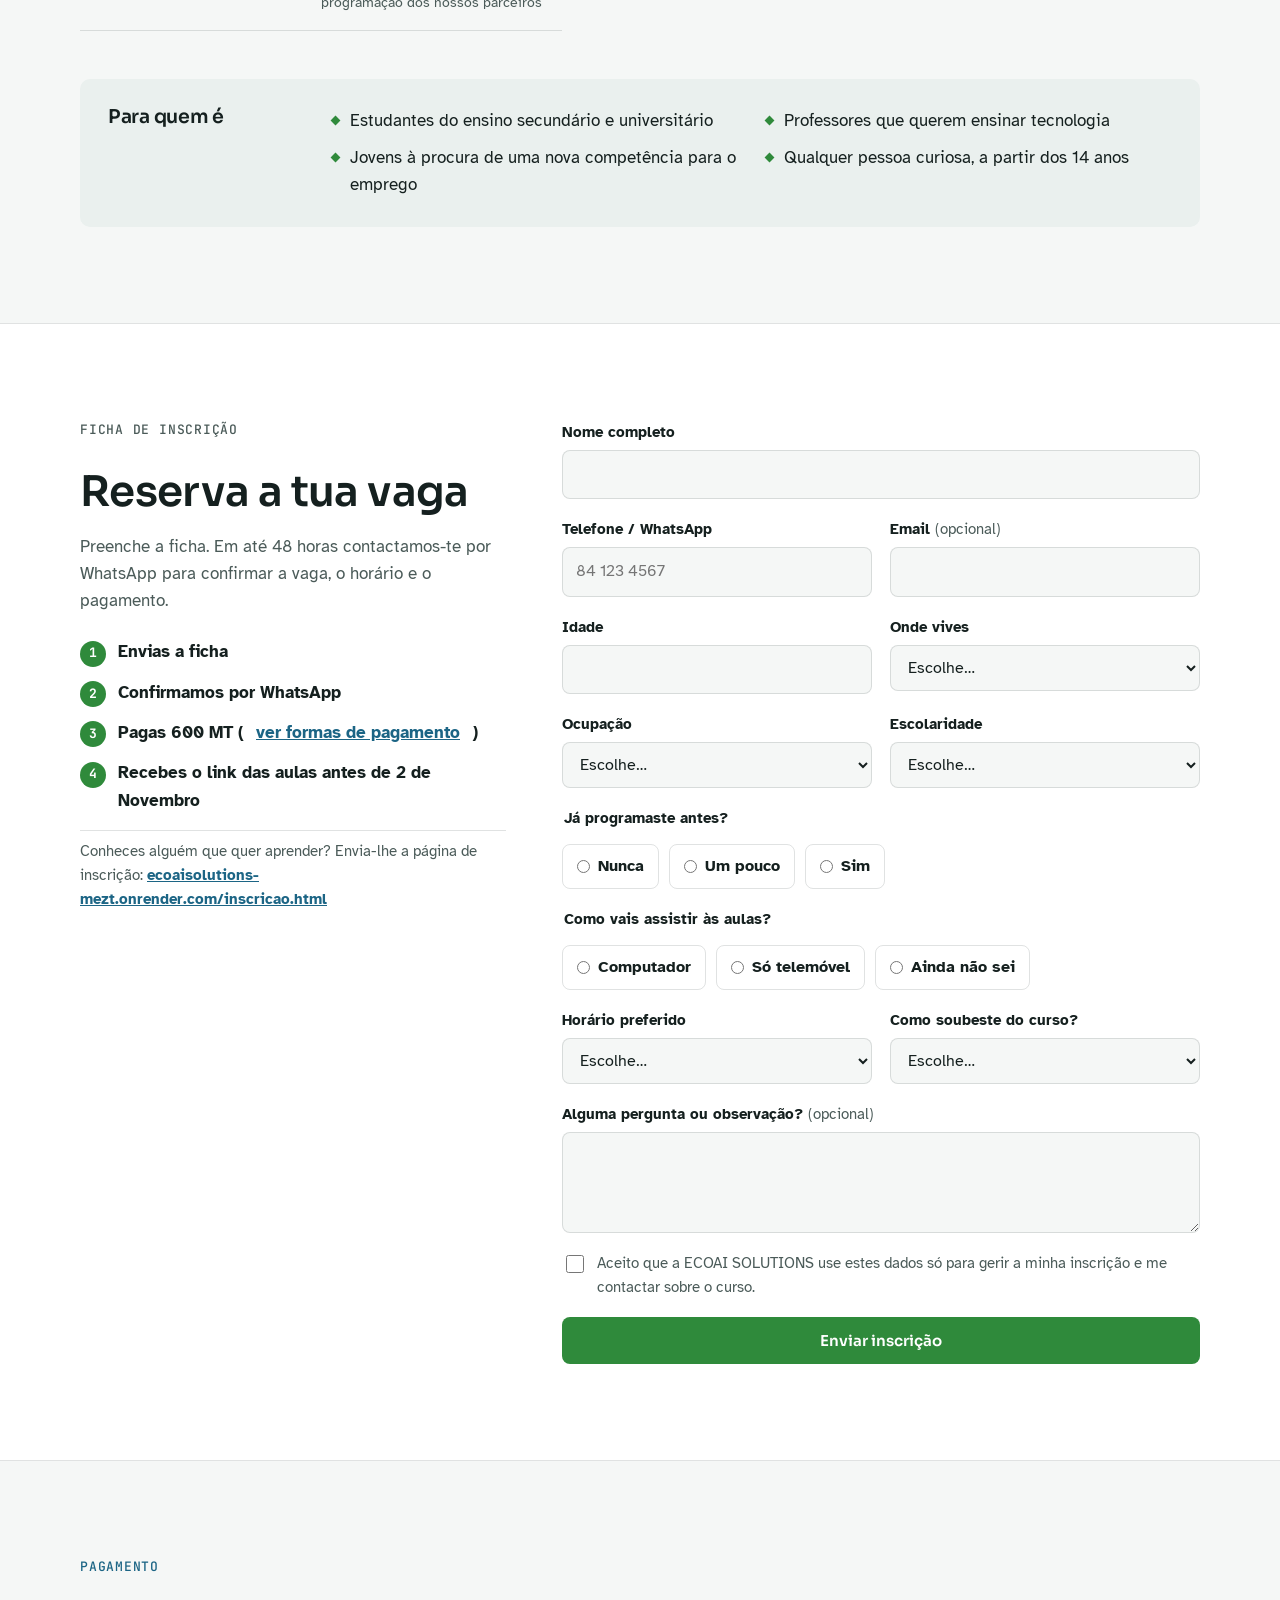
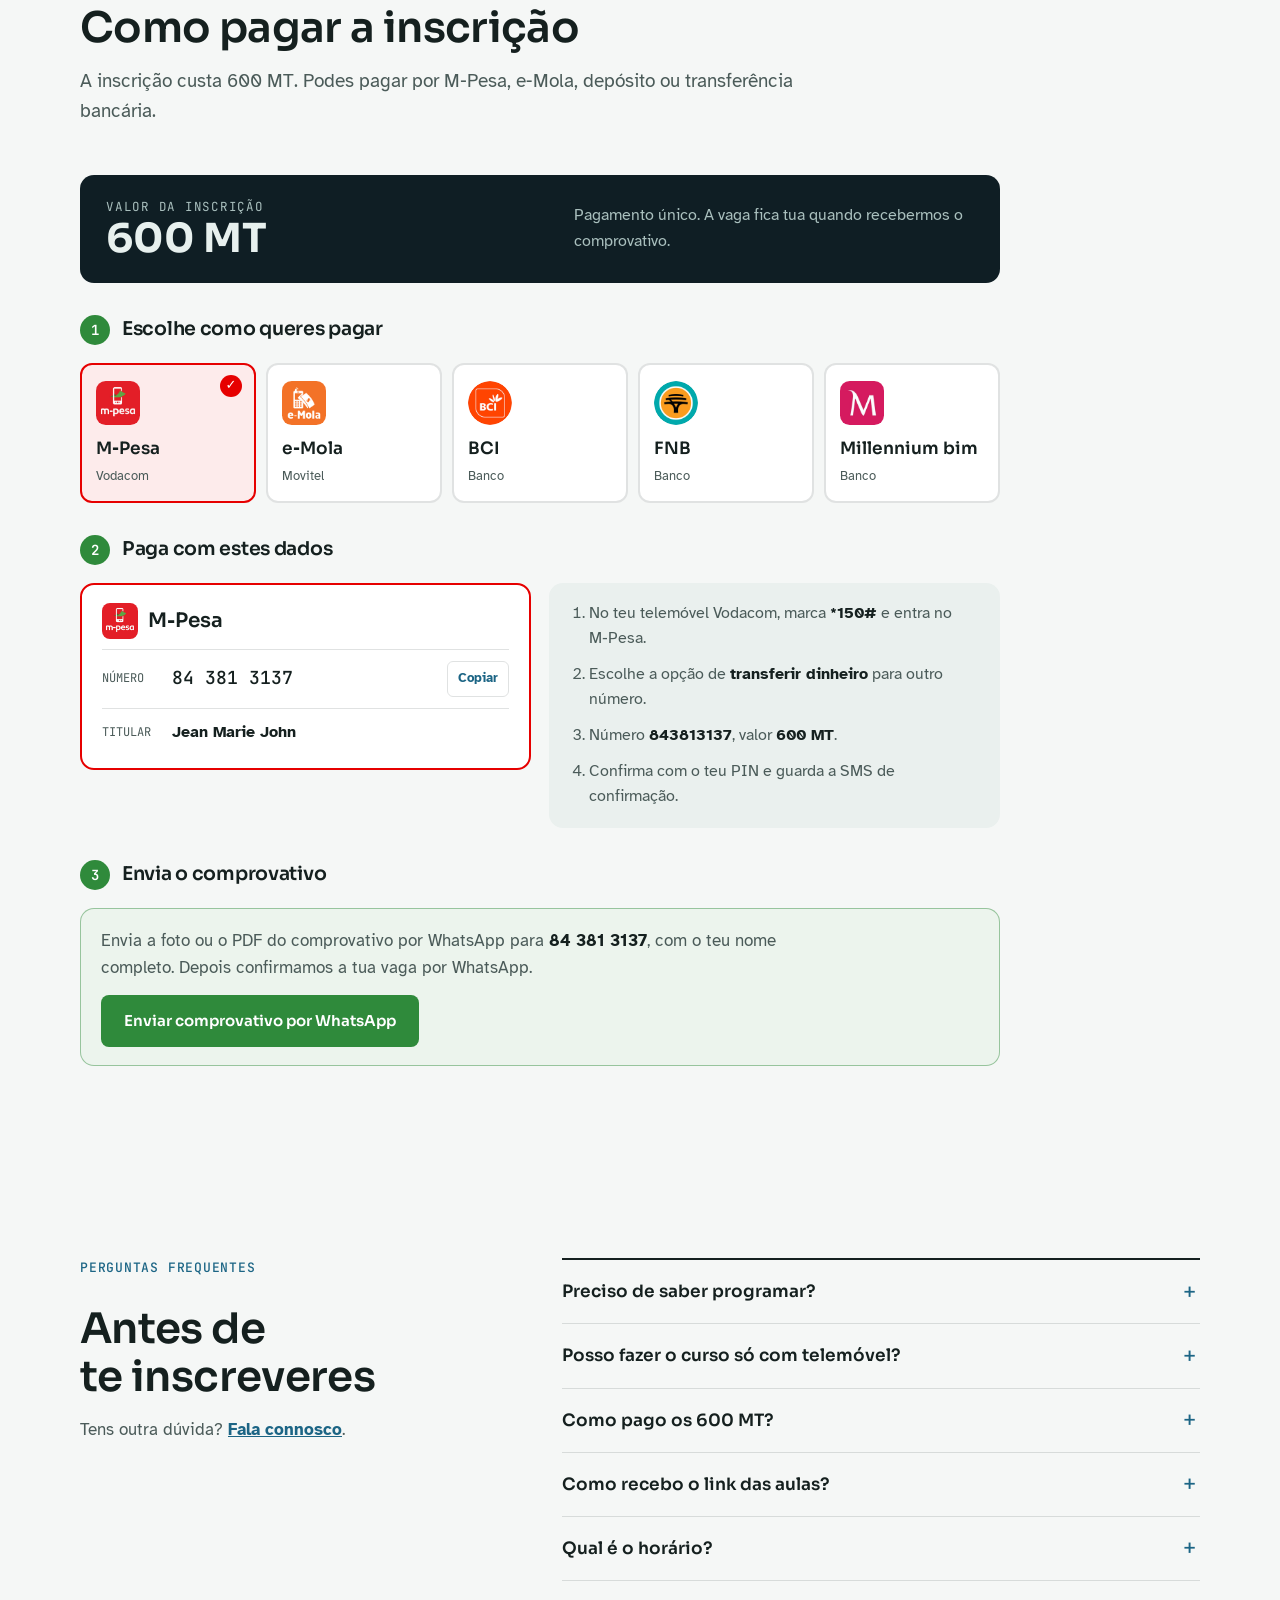
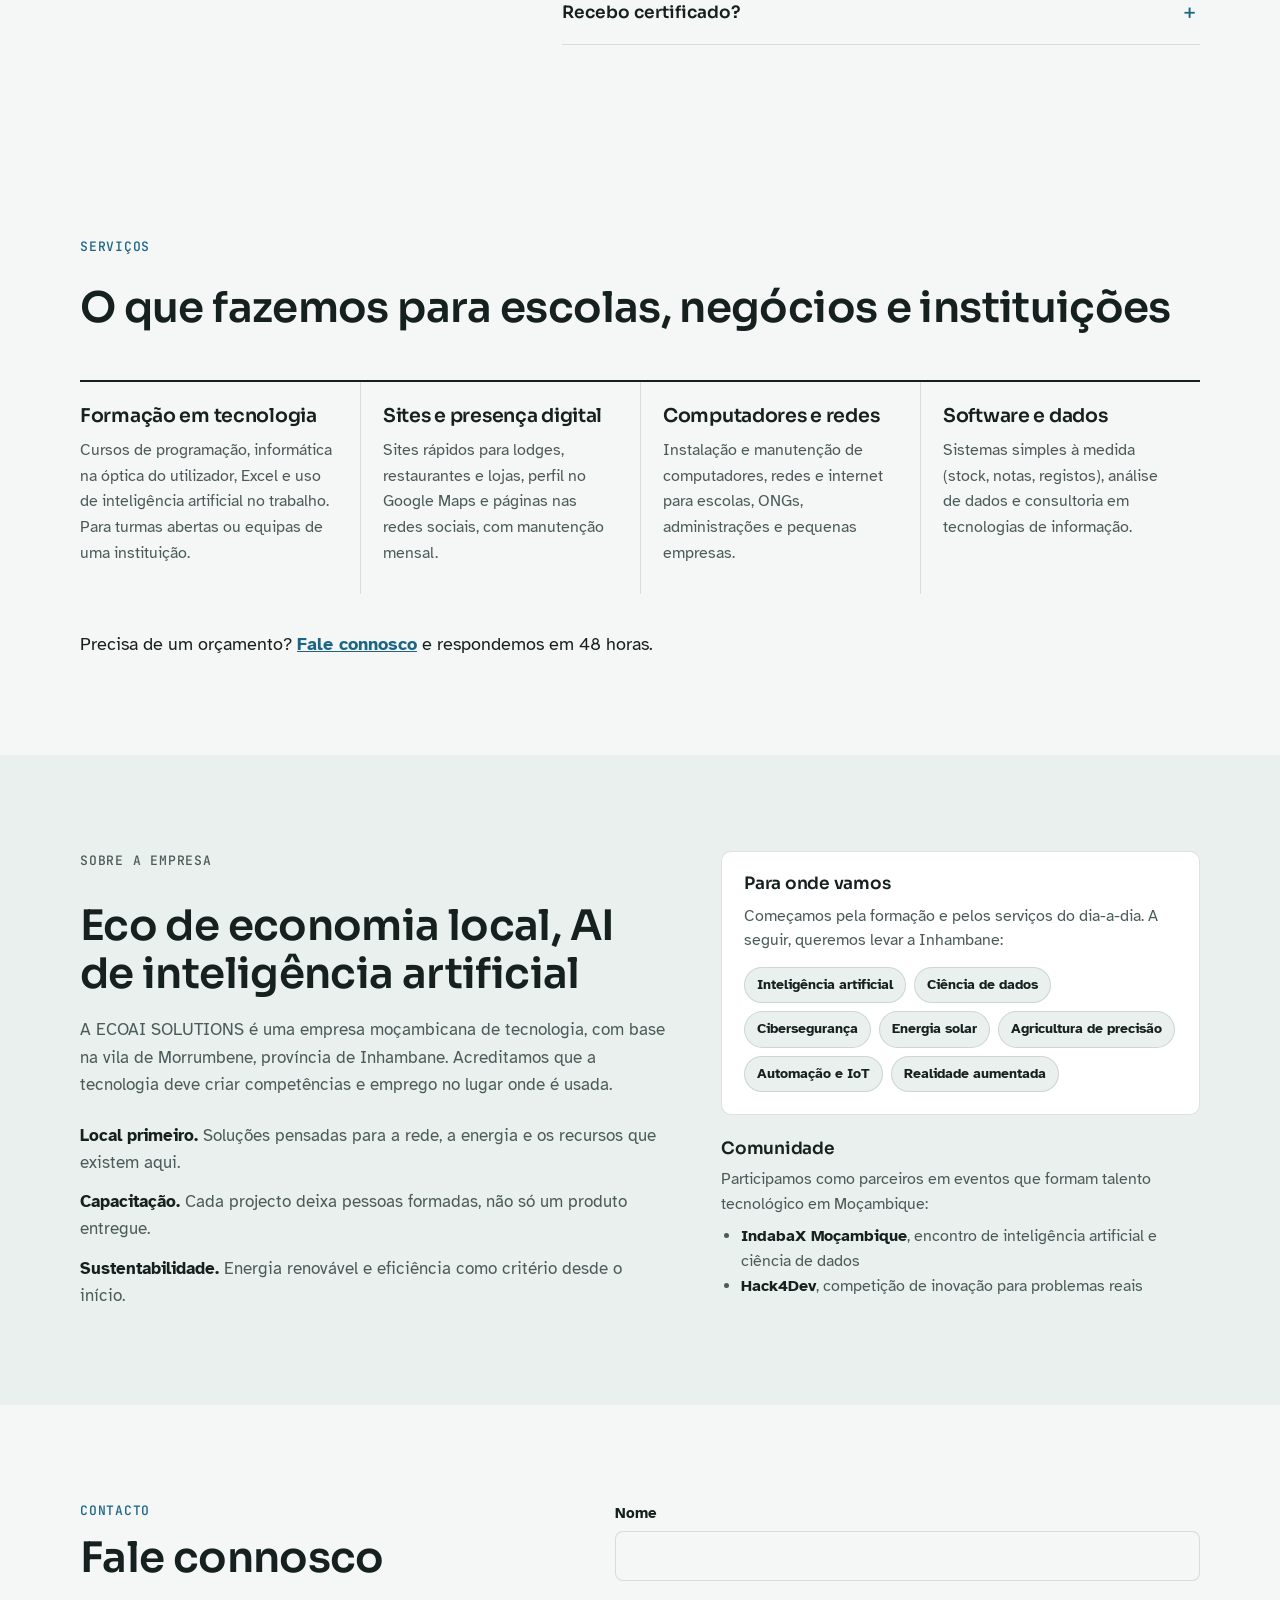
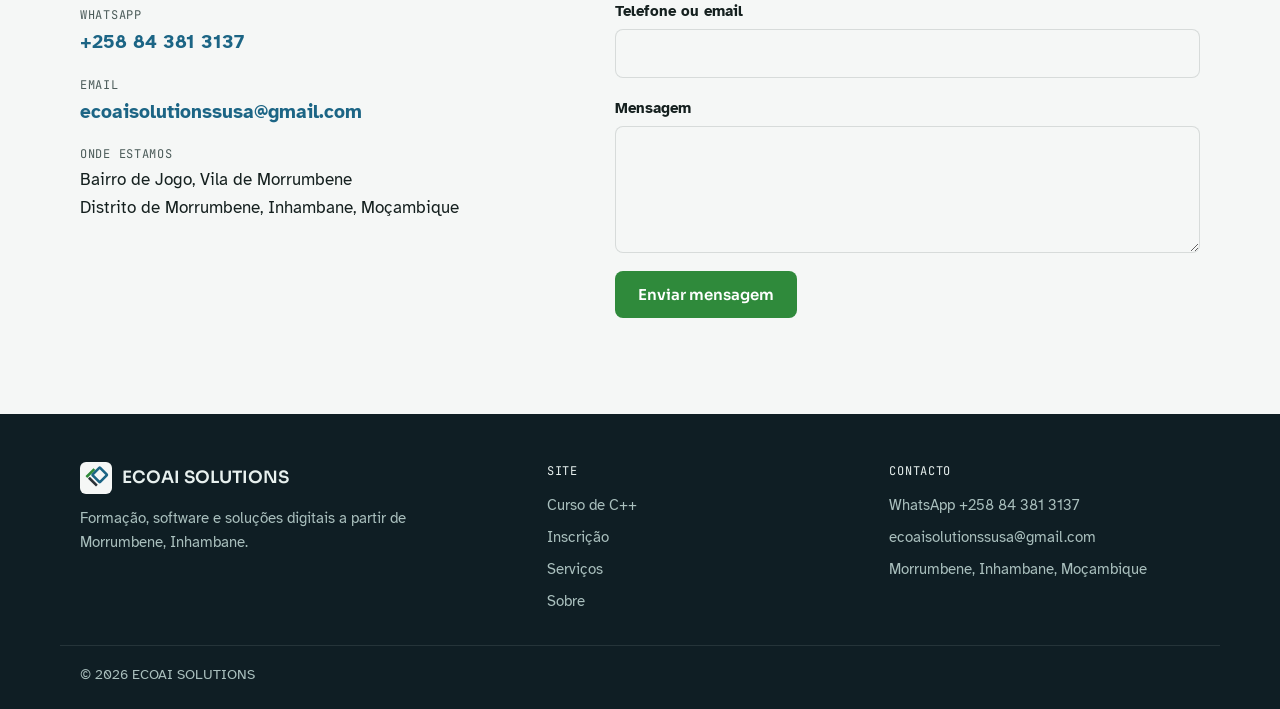
==== commit 6757f04d: "Assistente do site (chatbot) com respostas sobre o curso, pagamentos e serviços Co-Authored-By: Clau" ====
--- a/index.html
+++ b/index.html
@@ -560,5 +560,6 @@
 </footer>
 
 <script src="script.js"></script>
+<script src="chatbot.js"></script>
 </body>
 </html>
--- a/styles.css
+++ b/styles.css
@@ -710,3 +710,64 @@
 .pag-logo.redondo { border-radius: 50%; }
 .pag-dados-head .pag-logo { width: 36px; height: 36px; margin: 0; }
 @media (max-width: 520px) { .pag-op .pag-logo { width: 36px; height: 36px; } }
+
+/* ---------- assistente (chatbot) ---------- */
+.sr-only { position: absolute !important; width: 1px; height: 1px; padding: 0; margin: -1px; overflow: hidden; clip: rect(0 0 0 0); white-space: nowrap; border: 0; }
+.tem-chat .wa-float { bottom: calc(92px + env(safe-area-inset-bottom, 0px)); }
+.chat-aberto .wa-float { display: none; }
+.chat-lancar {
+  position: fixed; z-index: 65;
+  right: calc(20px + env(safe-area-inset-right, 0px)); bottom: calc(20px + env(safe-area-inset-bottom, 0px));
+  display: inline-flex; align-items: center; gap: 8px;
+  padding: 14px 20px; border: 0; border-radius: 999px; cursor: pointer;
+  background: var(--blue); color: #FFFFFF; font: inherit; font-family: var(--f-display); font-weight: 600; font-size: 15px;
+  box-shadow: 0 10px 28px rgba(0, 0, 0, .25); transition: transform .2s var(--ease);
+}
+.chat-lancar:hover { transform: translateY(-2px); }
+.chat-aberto .chat-lancar { display: none; }
+.chat-janela {
+  position: fixed; z-index: 70;
+  right: calc(20px + env(safe-area-inset-right, 0px)); bottom: calc(20px + env(safe-area-inset-bottom, 0px));
+  width: min(380px, calc(100vw - 32px)); height: min(600px, calc(100dvh - 40px));
+  display: flex; flex-direction: column; overflow: hidden;
+  background: var(--surface); color: var(--ink); border: 1px solid var(--line); border-radius: 18px;
+  box-shadow: 0 24px 60px rgba(0, 0, 0, .28);
+}
+.chat-topo { display: flex; align-items: center; gap: 12px; padding: 14px 14px 14px 16px; background: var(--night); color: var(--on-night); }
+.chat-topo img { background: #F5F7F6; border-radius: 8px; padding: 3px; }
+.chat-topo div { display: flex; flex-direction: column; flex: 1; min-width: 0; }
+.chat-topo b { font-family: var(--f-display); font-size: 16px; }
+.chat-topo span { font-size: 13px; color: var(--on-night-soft); display: flex; align-items: center; gap: 6px; }
+.chat-topo span::before { content: ""; width: 7px; height: 7px; border-radius: 50%; background: #5BBF67; }
+.chat-fechar { background: none; border: 0; color: var(--on-night); cursor: pointer; padding: 8px; border-radius: 8px; display: grid; place-items: center; }
+.chat-fechar:hover { background: rgba(255, 255, 255, .1); }
+.chat-msgs { flex: 1; overflow-y: auto; padding: 16px; display: flex; flex-direction: column; gap: 10px; background: var(--bg); }
+.chat-msg { display: flex; flex-direction: column; gap: 6px; max-width: 88%; }
+.chat-msg.eu { align-self: flex-end; align-items: flex-end; }
+.chat-bolha { padding: 10px 13px; border-radius: 14px; font-size: 15px; line-height: 1.5; overflow-wrap: anywhere; }
+.bot .chat-bolha { background: var(--surface); border: 1px solid var(--line); border-bottom-left-radius: 4px; }
+.eu .chat-bolha { background: var(--blue); color: #FFFFFF; border-bottom-right-radius: 4px; }
+.chat-acoes { display: flex; flex-wrap: wrap; gap: 6px; }
+.chat-acao { font-size: 14px; font-weight: 700; text-decoration: none; padding: 8px 12px; border-radius: 999px; border: 1.5px solid var(--blue); color: var(--blue); background: var(--surface); }
+.chat-acao.wa { border-color: var(--green); color: var(--green); }
+.chat-acao:hover { background: color-mix(in srgb, var(--blue) 10%, var(--surface)); }
+.escrever .chat-bolha { display: flex; gap: 4px; padding: 14px; }
+.escrever span { width: 7px; height: 7px; border-radius: 50%; background: var(--ink-soft); animation: pontos 1s infinite; }
+.escrever span:nth-child(2) { animation-delay: .15s; } .escrever span:nth-child(3) { animation-delay: .3s; }
+@keyframes pontos { 50% { opacity: .25; transform: translateY(-2px); } }
+.chat-sug { display: flex; gap: 6px; overflow-x: auto; padding: 10px 12px 2px; background: var(--surface); border-top: 1px solid var(--line); }
+.chat-sug:empty { display: none; }
+.chat-chip { flex: none; font: inherit; font-size: 13.5px; font-weight: 700; padding: 7px 12px; border-radius: 999px; border: 1.5px solid var(--line); background: var(--bg); color: var(--ink); cursor: pointer; }
+.chat-chip:hover { border-color: var(--blue); }
+.chat-form { display: flex; gap: 8px; padding: 10px 12px 12px; background: var(--surface); }
+.chat-form input { flex: 1; min-width: 0; font: inherit; font-size: 16px; color: var(--ink); background: var(--bg); border: 1.5px solid var(--line); border-radius: 999px; padding: 10px 14px; }
+.chat-form input:focus { outline: none; border-color: var(--blue); }
+.chat-form button { flex: none; width: 44px; height: 44px; border-radius: 50%; border: 0; background: var(--green); color: var(--green-ink); cursor: pointer; display: grid; place-items: center; }
+@media (max-width: 720px) {
+  .chat-lancar span { display: none; }
+  .chat-lancar { padding: 15px; }
+  .tem-chat .wa-float { bottom: calc(88px + env(safe-area-inset-bottom, 0px)); }
+}
+@media (max-width: 480px) {
+  .chat-janela { right: 0; bottom: 0; width: 100vw; height: 100dvh; border-radius: 0; border: 0; padding-bottom: env(safe-area-inset-bottom, 0px); }
+}
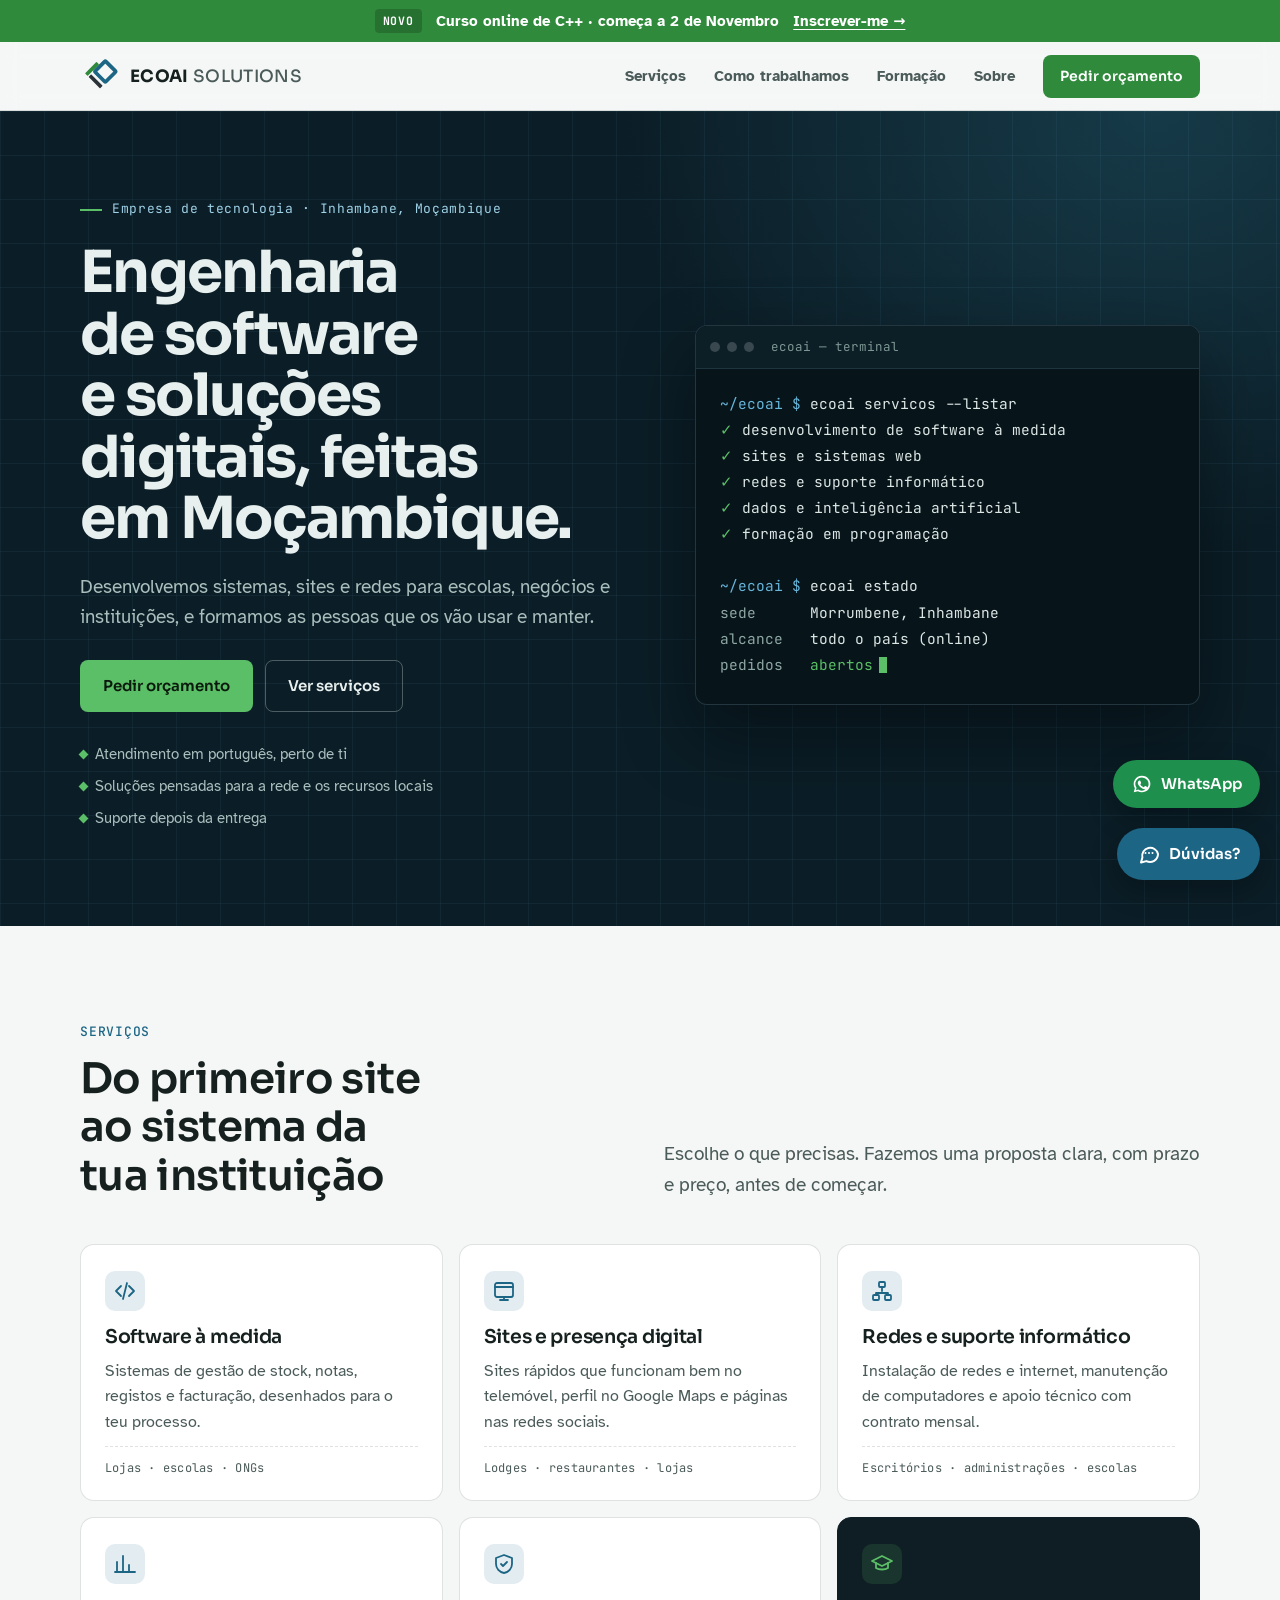
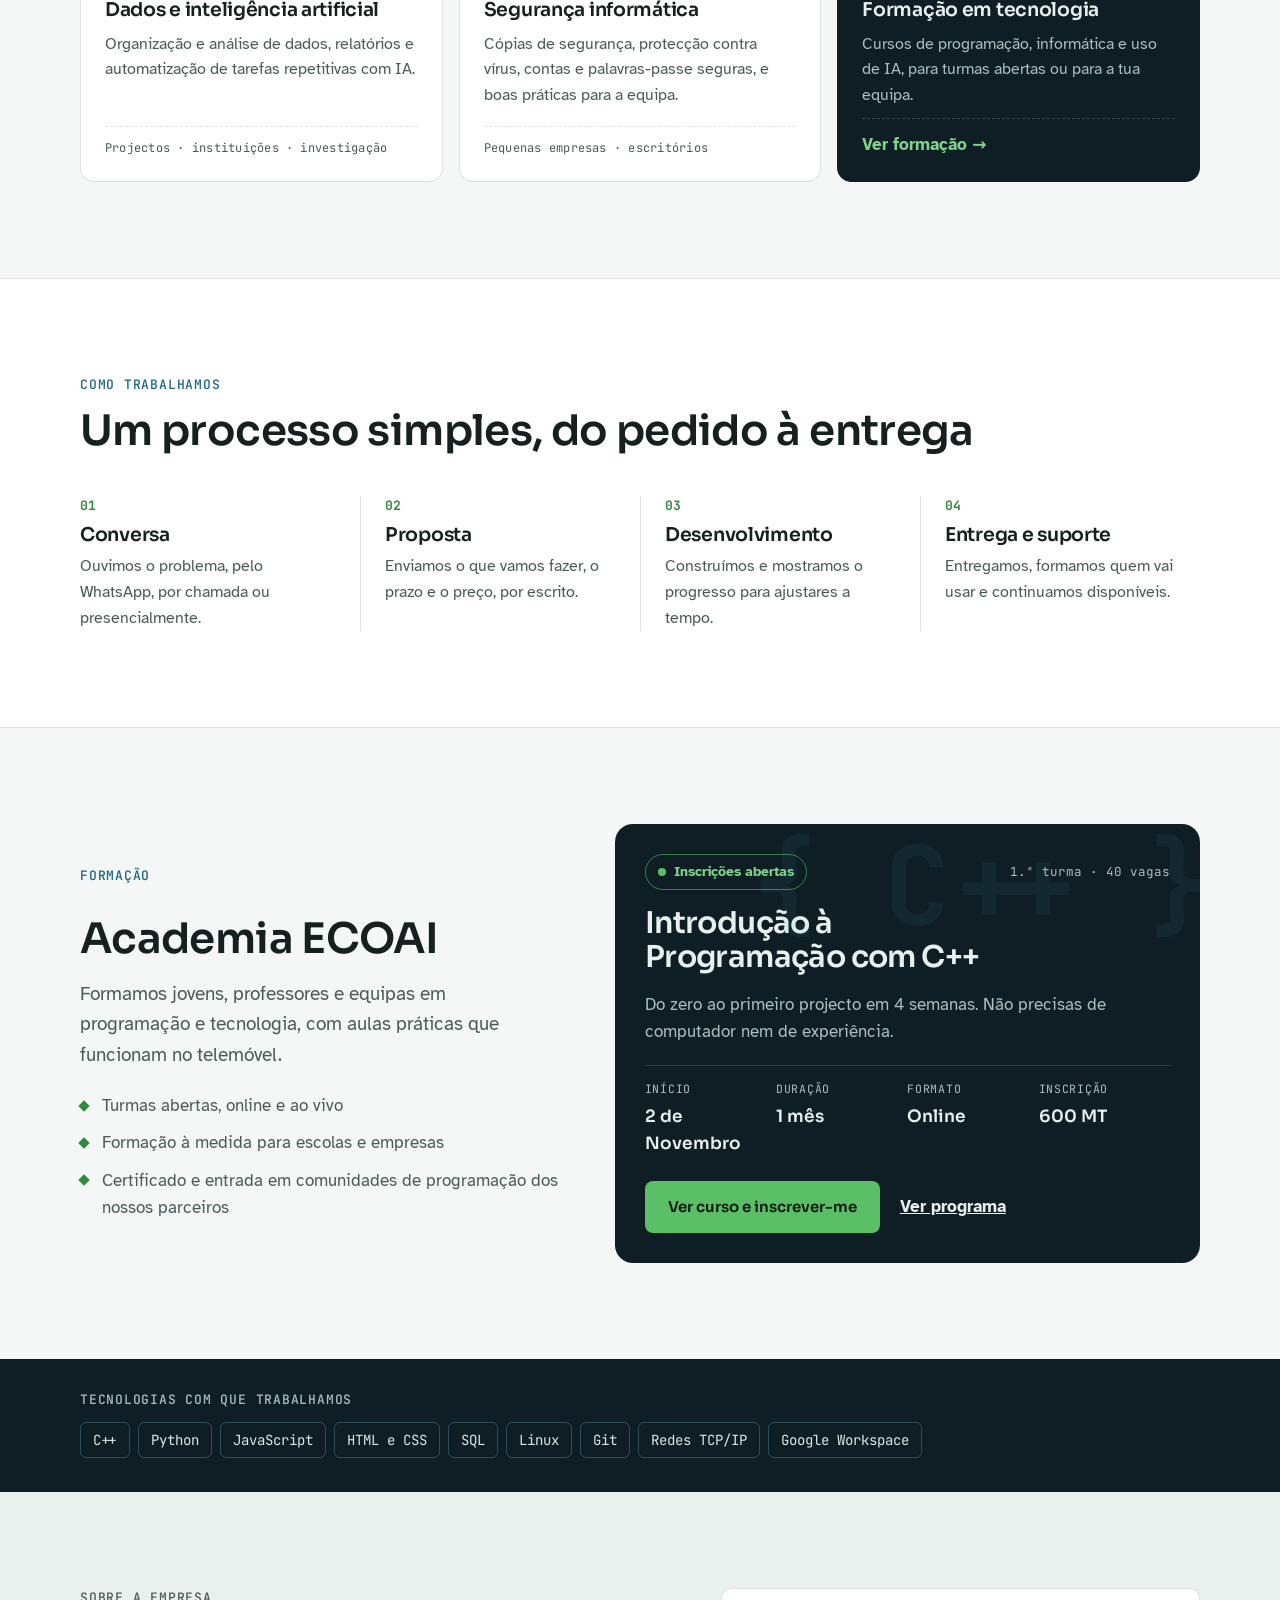
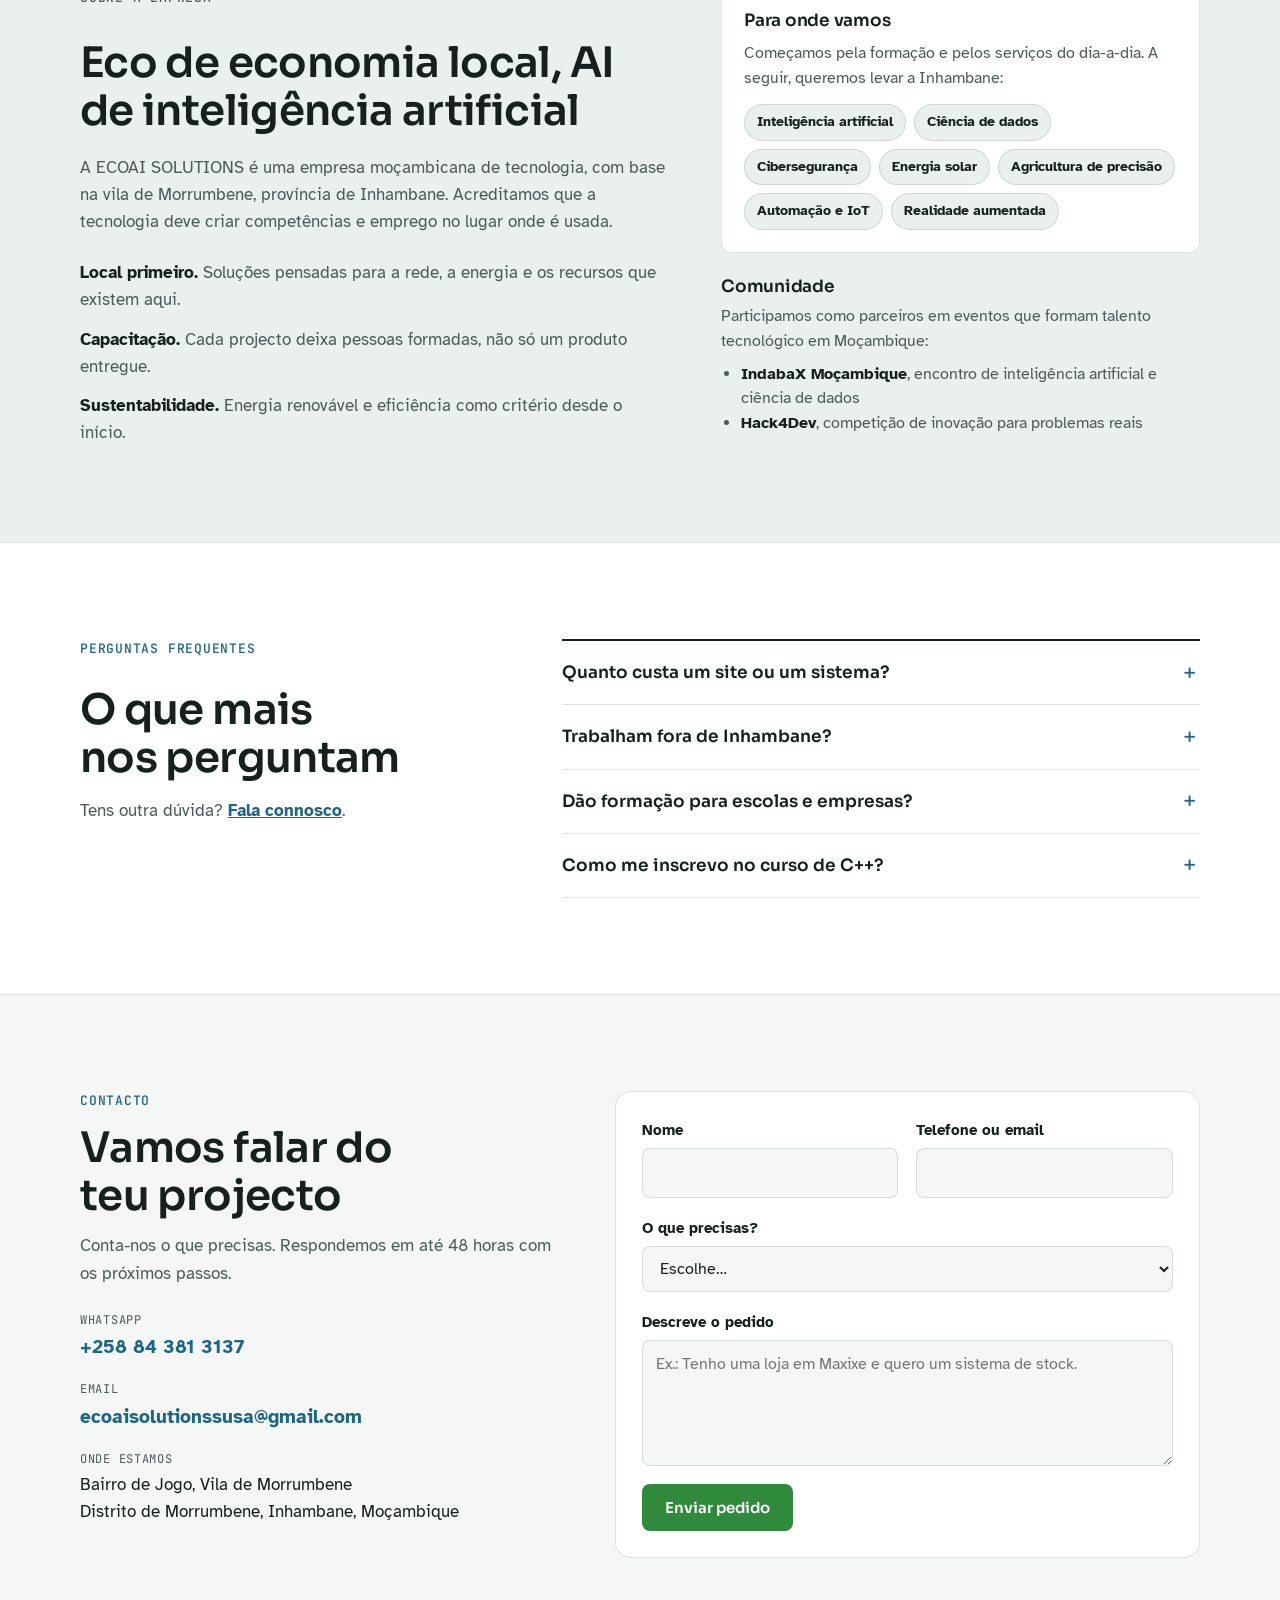
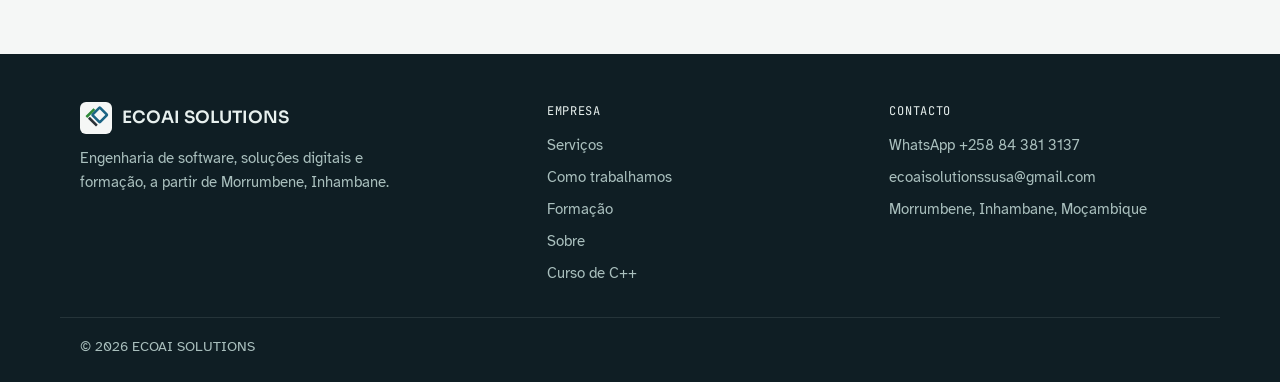
==== commit 15931c08: "Novo site da empresa: serviços, processo, formação, tecnologias e pedido de orçamento; curso passa p" ====
--- a/index.html
+++ b/index.html
@@ -3,20 +3,26 @@
 <head>
 <meta charset="UTF-8">
 <meta name="viewport" content="width=device-width, initial-scale=1.0, viewport-fit=cover">
-<title>ECOAI SOLUTIONS — Formação e Tecnologia em Inhambane</title>
-<meta name="description" content="ECOAI SOLUTIONS, empresa moçambicana de tecnologia sediada em Morrumbene, Inhambane. Curso de Introdução à Programação com C++, sites, suporte informático e consultoria.">
-<meta property="og:title" content="ECOAI SOLUTIONS — Curso de Introdução à Programação com C++">
-<meta property="og:description" content="Curso online de 1 mês, início a 2 de Novembro de 2026. Inscrição: 600 MT. Funciona no telemóvel.">
+<title>ECOAI SOLUTIONS — Engenharia de Software e Soluções Digitais</title>
+<meta name="description" content="ECOAI SOLUTIONS é uma empresa moçambicana de tecnologia em Morrumbene, Inhambane: desenvolvimento de software, sites, redes e suporte informático, dados e formação em programação.">
+<meta property="og:title" content="ECOAI SOLUTIONS — Engenharia de Software e Soluções Digitais">
+<meta property="og:description" content="Software, sites, redes, dados e formação em programação, a partir de Inhambane para todo Moçambique.">
 <meta property="og:image" content="ecoai.png">
 <meta property="og:type" content="website">
-<meta name="theme-color" content="#0F1E24">
+<meta name="theme-color" content="#0B1D26">
 <link rel="icon" href="logo-ecoai.svg" type="image/svg+xml">
 <link rel="preconnect" href="https://fonts.googleapis.com">
 <link rel="preconnect" href="https://fonts.gstatic.com" crossorigin>
-<link href="https://fonts.googleapis.com/css2?family=Sora:wght@500;600;700&family=Atkinson+Hyperlegible:ital,wght@0,400;0,700;1,400&family=JetBrains+Mono:wght@400;500&display=swap" rel="stylesheet">
+<link href="https://fonts.googleapis.com/css2?family=Sora:wght@500;600;700;800&family=Atkinson+Hyperlegible:ital,wght@0,400;0,700;1,400&family=JetBrains+Mono:wght@400;500;700&display=swap" rel="stylesheet">
 <link rel="stylesheet" href="styles.css">
 </head>
-<body>
+<body class="home">
+
+<a class="aviso-curso" href="inscricao.html">
+  <span class="aviso-tag">Novo</span>
+  <span class="aviso-txt">Curso online de C++ · começa a 2 de Novembro</span>
+  <span class="aviso-cta">Inscrever-me →</span>
+</a>
 
 <header class="site-header">
   <div class="wrap header-inner">
@@ -25,11 +31,11 @@
       <span class="brand-text">ECOAI <span>SOLUTIONS</span></span>
     </a>
     <nav class="nav" id="nav" aria-label="Navegação principal">
-      <a href="#curso">Curso C++</a>
       <a href="#servicos">Serviços</a>
+      <a href="#processo">Como trabalhamos</a>
+      <a href="#formacao">Formação</a>
       <a href="#sobre">Sobre</a>
-      <a href="#contacto">Contacto</a>
-      <a href="#inscricao" class="btn btn-primary btn-sm">Inscrever-me</a>
+      <a href="#contacto" class="btn btn-primary btn-sm">Pedir orçamento</a>
     </nav>
     <button class="nav-toggle" id="navToggle" aria-label="Abrir menu" aria-expanded="false" aria-controls="nav">
       <span></span><span></span><span></span>
@@ -40,394 +46,148 @@
 <main id="topo">
 
   <!-- HERO -->
-  <section class="hero">
-    <div class="wrap hero-inner">
-      <div class="hero-copy">
-        <p class="pill"><span class="pill-dot"></span>Inscrições abertas · início a 2 de Novembro</p>
-        <h1>Tecnologia feita em Inhambane, para quem vive aqui.</h1>
-        <p class="hero-sub">
-          A ECOAI SOLUTIONS ensina programação, cria sites e dá suporte informático
-          a escolas, negócios e instituições a partir de Morrumbene.
-          Começamos pelo que mais falta faz: formar pessoas.
-        </p>
+  <section class="h2-hero">
+    <div class="wrap h2-hero-inner">
+      <div class="h2-copy">
+        <p class="h2-kicker"><span></span>Empresa de tecnologia · Inhambane, Moçambique</p>
+        <h1>Engenharia de software e soluções digitais, feitas em Moçambique.</h1>
+        <p class="h2-sub">Desenvolvemos sistemas, sites e redes para escolas, negócios e instituições, e formamos as pessoas que os vão usar e manter.</p>
         <div class="hero-cta">
-          <a href="#inscricao" class="btn btn-primary">Inscrever-me no curso de C++</a>
+          <a href="#contacto" class="btn btn-primary">Pedir orçamento</a>
           <a href="#servicos" class="btn btn-ghost">Ver serviços</a>
         </div>
-      </div>
-
-      <figure class="code-card" aria-label="Exemplo do primeiro programa do curso">
-        <div class="code-bar">
-          <span class="dot"></span><span class="dot"></span><span class="dot"></span>
-          <span class="code-file">aula1.cpp</span>
-        </div>
-<pre class="code"><code><span class="c-pre">#include</span> <span class="c-str">&lt;iostream&gt;</span>
-<span class="c-kw">using namespace</span> std;
-
-<span class="c-kw">int</span> <span class="c-fn">main</span>() {
-    string nome;
-    cout &lt;&lt; <span class="c-str">"Como te chamas? "</span>;
-    cin &gt;&gt; nome;
-    cout &lt;&lt; <span class="c-str">"Olá, "</span> &lt;&lt; nome
-         &lt;&lt; <span class="c-str">"! Bem-vindo à ECOAI."</span>;
-    <span class="c-kw">return</span> <span class="c-num">0</span>;
-}</code></pre>
-        <figcaption class="code-out">
-          <span class="out-label">Saída</span>
-          <span class="out-line">Como te chamas? <b>Amina</b></span>
-          <span class="out-line">Olá, Amina! Bem-vindo à ECOAI.<i class="caret" aria-hidden="true"></i></span>
-        </figcaption>
+        <ul class="h2-pontos">
+          <li>Atendimento em português, perto de ti</li>
+          <li>Soluções pensadas para a rede e os recursos locais</li>
+          <li>Suporte depois da entrega</li>
+        </ul>
+      </div>
+
+      <figure class="term" aria-label="Resumo dos serviços da ECOAI SOLUTIONS">
+        <div class="term-bar"><span></span><span></span><span></span><b>ecoai — terminal</b></div>
+<pre class="term-body"><span class="t-p">~/ecoai $</span> ecoai servicos --listar
+<span class="t-ok">✓</span> desenvolvimento de software à medida
+<span class="t-ok">✓</span> sites e sistemas web
+<span class="t-ok">✓</span> redes e suporte informático
+<span class="t-ok">✓</span> dados e inteligência artificial
+<span class="t-ok">✓</span> formação em programação
+
+<span class="t-p">~/ecoai $</span> ecoai estado
+<span class="t-k">sede</span>      Morrumbene, Inhambane
+<span class="t-k">alcance</span>   todo o país (online)
+<span class="t-k">pedidos</span>   <span class="t-ok">abertos</span><i class="t-caret" aria-hidden="true"></i></pre>
       </figure>
     </div>
   </section>
 
-  <!-- CURSO -->
-  <section class="section curso" id="curso">
+  <!-- SERVIÇOS -->
+  <section class="section s2" id="servicos">
     <div class="wrap">
-      <div class="section-head">
-        <p class="eyebrow">Curso online · 1.ª turma</p>
-        <h2>Introdução à Programação com C++</h2>
-        <p class="lede">
-          Um mês para escrever os teus primeiros programas, do zero.
-          As aulas são online e ao vivo, por isso podes participar de qualquer
-          parte de Moçambique. Não é preciso saber programar nem ter computador:
-          os exercícios correm num compilador online que funciona no telemóvel.
-        </p>
-      </div>
-
-      <div class="curso-grid">
-        <dl class="facts">
-          <div><dt>Início</dt><dd>2 de Novembro de 2026 <small>segunda-feira</small></dd></div>
-          <div><dt>Duração</dt><dd>1 mês · 4 semanas</dd></div>
-          <div><dt>Formato</dt><dd>Online, aulas ao vivo <small>o link chega por WhatsApp</small></dd></div>
-          <div><dt>Precisas de</dt><dd>Telemóvel ou computador com internet</dd></div>
-          <div><dt>Inscrição</dt><dd>600 MT <small>M&#8209;Pesa, e&#8209;Mola ou banco · <a href="#pagamento">ver contas</a></small></dd></div>
-          <div><dt>Vagas</dt><dd>40 participantes <small>por ordem de pagamento</small></dd></div>
-          <div><dt>Horário</dt><dd>Combinado com a turma <small>indica a tua preferência na ficha</small></dd></div>
-          <div><dt>No fim</dt><dd>Certificado ECOAI SOLUTIONS <small>e entrada em comunidades de programação dos nossos parceiros</small></dd></div>
+      <div class="s2-head">
+        <div>
+          <p class="eyebrow">Serviços</p>
+          <h2>Do primeiro site ao sistema da tua instituição</h2>
+        </div>
+        <p class="lede">Escolhe o que precisas. Fazemos uma proposta clara, com prazo e preço, antes de começar.</p>
+      </div>
+
+      <div class="s2-grid">
+        <article class="s2-card">
+          <svg class="s2-ico" viewBox="0 0 24 24" aria-hidden="true"><path d="M8 7 3 12l5 5M16 7l5 5-5 5M14 4l-4 16"/></svg>
+          <h3>Software à medida</h3>
+          <p>Sistemas de gestão de stock, notas, registos e facturação, desenhados para o teu processo.</p>
+          <span class="s2-para">Lojas · escolas · ONGs</span>
+        </article>
+        <article class="s2-card">
+          <svg class="s2-ico" viewBox="0 0 24 24" aria-hidden="true"><rect x="3" y="4" width="18" height="14" rx="2"/><path d="M3 8h18M8 21h8M12 18v3"/></svg>
+          <h3>Sites e presença digital</h3>
+          <p>Sites rápidos que funcionam bem no telemóvel, perfil no Google Maps e páginas nas redes sociais.</p>
+          <span class="s2-para">Lodges · restaurantes · lojas</span>
+        </article>
+        <article class="s2-card">
+          <svg class="s2-ico" viewBox="0 0 24 24" aria-hidden="true"><rect x="9" y="3" width="6" height="5" rx="1"/><rect x="3" y="16" width="6" height="5" rx="1"/><rect x="15" y="16" width="6" height="5" rx="1"/><path d="M12 8v4M6 16v-2h12v2"/></svg>
+          <h3>Redes e suporte informático</h3>
+          <p>Instalação de redes e internet, manutenção de computadores e apoio técnico com contrato mensal.</p>
+          <span class="s2-para">Escritórios · administrações · escolas</span>
+        </article>
+        <article class="s2-card">
+          <svg class="s2-ico" viewBox="0 0 24 24" aria-hidden="true"><path d="M4 20V10M10 20V4M16 20v-7M22 20H2"/></svg>
+          <h3>Dados e inteligência artificial</h3>
+          <p>Organização e análise de dados, relatórios e automatização de tarefas repetitivas com IA.</p>
+          <span class="s2-para">Projectos · instituições · investigação</span>
+        </article>
+        <article class="s2-card">
+          <svg class="s2-ico" viewBox="0 0 24 24" aria-hidden="true"><path d="M12 3 4 6v6c0 4.5 3.4 8.3 8 9 4.6-.7 8-4.5 8-9V6l-8-3Z"/><path d="m9 12 2 2 4-4"/></svg>
+          <h3>Segurança informática</h3>
+          <p>Cópias de segurança, protecção contra vírus, contas e palavras-passe seguras, e boas práticas para a equipa.</p>
+          <span class="s2-para">Pequenas empresas · escritórios</span>
+        </article>
+        <article class="s2-card s2-card-dest">
+          <svg class="s2-ico" viewBox="0 0 24 24" aria-hidden="true"><path d="M2 9 12 4l10 5-10 5L2 9Z"/><path d="M6 11v5c3 2 9 2 12 0v-5"/></svg>
+          <h3>Formação em tecnologia</h3>
+          <p>Cursos de programação, informática e uso de IA, para turmas abertas ou para a tua equipa.</p>
+          <a class="s2-link" href="#formacao">Ver formação →</a>
+        </article>
+      </div>
+    </div>
+  </section>
+
+  <!-- PROCESSO -->
+  <section class="section p2" id="processo">
+    <div class="wrap">
+      <p class="eyebrow">Como trabalhamos</p>
+      <h2>Um processo simples, do pedido à entrega</h2>
+      <ol class="p2-passos">
+        <li><span class="p2-n">01</span><h3>Conversa</h3><p>Ouvimos o problema, pelo WhatsApp, por chamada ou presencialmente.</p></li>
+        <li><span class="p2-n">02</span><h3>Proposta</h3><p>Enviamos o que vamos fazer, o prazo e o preço, por escrito.</p></li>
+        <li><span class="p2-n">03</span><h3>Desenvolvimento</h3><p>Construímos e mostramos o progresso para ajustares a tempo.</p></li>
+        <li><span class="p2-n">04</span><h3>Entrega e suporte</h3><p>Entregamos, formamos quem vai usar e continuamos disponíveis.</p></li>
+      </ol>
+    </div>
+  </section>
+
+  <!-- FORMAÇÃO -->
+  <section class="section f2" id="formacao">
+    <div class="wrap f2-grid">
+      <div class="f2-intro">
+        <p class="eyebrow">Formação</p>
+        <h2>Academia ECOAI</h2>
+        <p class="lede">Formamos jovens, professores e equipas em programação e tecnologia, com aulas práticas que funcionam no telemóvel.</p>
+        <ul class="f2-lista">
+          <li>Turmas abertas, online e ao vivo</li>
+          <li>Formação à medida para escolas e empresas</li>
+          <li>Certificado e entrada em comunidades de programação dos nossos parceiros</li>
+        </ul>
+      </div>
+
+      <article class="f2-curso">
+        <div class="f2-curso-top">
+          <span class="f2-badge"><span></span>Inscrições abertas</span>
+          <span class="f2-turma">1.ª turma · 40 vagas</span>
+        </div>
+        <h3>Introdução à Programação com C++</h3>
+        <p>Do zero ao primeiro projecto em 4 semanas. Não precisas de computador nem de experiência.</p>
+        <dl class="f2-factos">
+          <div><dt>Início</dt><dd>2 de Novembro</dd></div>
+          <div><dt>Duração</dt><dd>1 mês</dd></div>
+          <div><dt>Formato</dt><dd>Online</dd></div>
+          <div><dt>Inscrição</dt><dd>600 MT</dd></div>
         </dl>
-
-        <div class="programa">
-          <h3>Programa</h3>
-          <ol class="semanas">
-            <li><span class="sem">Semana 1</span><span class="tema">Primeiro programa: <code>cout</code>, <code>cin</code>, variáveis e operadores</span><span class="res">Um programa que cumprimenta e uma calculadora simples</span></li>
-            <li><span class="sem">Semana 2</span><span class="tema">Decisões: <code>if</code>, <code>else</code>, <code>switch</code></span><span class="res">Aprovado ou reprovado, a partir das notas</span></li>
-            <li><span class="sem">Semana 3</span><span class="tema">Repetições e funções: <code>for</code>, <code>while</code></span><span class="res">Tabuada e jogo de adivinhar o número</span></li>
-            <li><span class="sem">Semana 4</span><span class="tema">Vectores e projecto final</span><span class="res">Mini-sistema de stock para uma loja local</span></li>
-          </ol>
-        </div>
-      </div>
-
-      <div class="para-quem">
-        <h3>Para quem é</h3>
-        <ul>
-          <li>Estudantes do ensino secundário e universitário</li>
-          <li>Professores que querem ensinar tecnologia</li>
-          <li>Jovens à procura de uma nova competência para o emprego</li>
-          <li>Qualquer pessoa curiosa, a partir dos 14 anos</li>
-        </ul>
-      </div>
-    </div>
-  </section>
-
-  <!-- INSCRIÇÃO -->
-  <section class="section inscricao" id="inscricao">
-    <div class="wrap inscricao-grid">
-      <div class="inscricao-intro">
-        <p class="eyebrow">Ficha de inscrição</p>
-        <h2>Reserva a tua vaga</h2>
-        <p>
-          Preenche a ficha. Em até 48 horas contactamos-te por WhatsApp para
-          confirmar a vaga, o horário e o pagamento.
-        </p>
-        <ol class="passos">
-          <li>Envias a ficha</li>
-          <li>Confirmamos por WhatsApp</li>
-          <li>Pagas 600 MT (<a href="#pagamento">ver formas de pagamento</a>)</li>
-          <li>Recebes o link das aulas antes de 2 de Novembro</li>
-        </ol>
-        <p class="partilha">Conheces alguém que quer aprender? Envia-lhe a página de inscrição: <a href="inscricao.html">ecoaisolutions-mezt.onrender.com/inscricao.html</a></p>
-      </div>
-
-      <form class="form" id="inscricaoForm" novalidate>
-        <input type="hidden" name="_subject" value="Nova inscrição: Curso de C++">
-        <input type="hidden" name="pagina" value="Site principal">
-        <input type="text" name="_gotcha" class="hp" tabindex="-1" autocomplete="off" aria-hidden="true">
-        <input type="hidden" name="curso" value="Introdução à Programação com C++ (1.ª turma)">
-
-        <div class="field">
-          <label for="i-nome">Nome completo</label>
-          <input id="i-nome" name="nome" type="text" autocomplete="name" required>
-        </div>
-
-        <div class="row-2">
-          <div class="field">
-            <label for="i-tel">Telefone / WhatsApp</label>
-            <input id="i-tel" name="telefone" type="tel" inputmode="tel" autocomplete="tel" placeholder="84 123 4567" required>
-          </div>
-          <div class="field">
-            <label for="i-email">Email <span class="opt">(opcional)</span></label>
-            <input id="i-email" name="email" type="email" autocomplete="email">
-          </div>
-        </div>
-
-        <div class="row-2">
-          <div class="field">
-            <label for="i-idade">Idade</label>
-            <input id="i-idade" name="idade" type="number" min="12" max="90" inputmode="numeric" required>
-          </div>
-          <div class="field">
-            <label for="i-local">Onde vives</label>
-            <select id="i-local" name="localidade" required>
-              <option value="">Escolhe…</option>
-              <option>Morrumbene</option>
-              <option>Maxixe</option>
-              <option>Cidade de Inhambane</option>
-              <option>Massinga</option>
-              <option>Homoíne</option>
-              <option>Outro distrito de Inhambane</option>
-              <option>Outra província</option>
-            </select>
-          </div>
-        </div>
-
-        <div class="row-2">
-          <div class="field">
-            <label for="i-ocup">Ocupação</label>
-            <select id="i-ocup" name="ocupacao" required>
-              <option value="">Escolhe…</option>
-              <option>Estudante do secundário</option>
-              <option>Estudante universitário</option>
-              <option>Professor(a)</option>
-              <option>Trabalhador(a)</option>
-              <option>À procura de emprego</option>
-              <option>Outro</option>
-            </select>
-          </div>
-          <div class="field">
-            <label for="i-esc">Escolaridade</label>
-            <select id="i-esc" name="escolaridade" required>
-              <option value="">Escolhe…</option>
-              <option>Até 10.ª classe</option>
-              <option>11.ª ou 12.ª classe</option>
-              <option>Técnico-profissional</option>
-              <option>Ensino superior (a frequentar)</option>
-              <option>Ensino superior (concluído)</option>
-            </select>
-          </div>
-        </div>
-
-        <fieldset class="field choice">
-          <legend>Já programaste antes?</legend>
-          <label><input type="radio" name="experiencia" value="Nunca" required> Nunca</label>
-          <label><input type="radio" name="experiencia" value="Um pouco"> Um pouco</label>
-          <label><input type="radio" name="experiencia" value="Sim"> Sim</label>
-        </fieldset>
-
-        <fieldset class="field choice">
-          <legend>Como vais assistir às aulas?</legend>
-          <label><input type="radio" name="equipamento" value="Computador" required> Computador</label>
-          <label><input type="radio" name="equipamento" value="Só telemóvel"> Só telemóvel</label>
-          <label><input type="radio" name="equipamento" value="Ainda não sei"> Ainda não sei</label>
-        </fieldset>
-
-        <div class="row-2">
-          <div class="field">
-            <label for="i-hor">Horário preferido</label>
-            <select id="i-hor" name="horario" required>
-              <option value="">Escolhe…</option>
-              <option>Dias úteis, fim da tarde (17h–19h)</option>
-              <option>Dias úteis, noite (19h–21h)</option>
-              <option>Sábado de manhã</option>
-              <option>Tanto faz</option>
-            </select>
-          </div>
-          <div class="field">
-            <label for="i-orig">Como soubeste do curso?</label>
-            <select id="i-orig" name="origem">
-              <option value="">Escolhe…</option>
-              <option>WhatsApp</option>
-              <option>Facebook</option>
-              <option>Escola ou universidade</option>
-              <option>Rádio</option>
-              <option>Cartaz</option>
-              <option>Amigo ou familiar</option>
-            </select>
-          </div>
-        </div>
-
-        <div class="field">
-          <label for="i-obs">Alguma pergunta ou observação? <span class="opt">(opcional)</span></label>
-          <textarea id="i-obs" name="observacoes" rows="3"></textarea>
-        </div>
-
-        <label class="consent" for="i-cons">
-          <input id="i-cons" name="consentimento" type="checkbox" value="Sim" required>
-          <span>Aceito que a ECOAI SOLUTIONS use estes dados só para gerir a minha inscrição e me contactar sobre o curso.</span>
-        </label>
-
-        <p class="form-error" id="inscricaoErro" role="alert" hidden></p>
-        <button type="submit" class="btn btn-primary btn-block" id="inscricaoBtn">Enviar inscrição</button>
-
-        <div class="form-done" id="inscricaoOk" role="status" hidden>
-          <h3>Inscrição recebida</h3>
-          <p id="inscricaoOkMsg">Obrigado. Vamos contactar-te por WhatsApp em até 48 horas.</p>
-          <a class="btn btn-ghost" id="inscricaoWa" href="#" target="_blank" rel="noopener" hidden>Abrir WhatsApp</a>
-        </div>
-      </form>
-    </div>
-  </section>
-
-  <!-- PAGAMENTO -->
-  <section class="section pagamento" id="pagamento">
-    <div class="wrap">
-      <div class="section-head">
-        <p class="eyebrow">Pagamento</p>
-        <h2>Como pagar a inscrição</h2>
-        <p class="lede">A inscrição custa 600 MT. Podes pagar por M&#8209;Pesa, e&#8209;Mola, depósito ou transferência bancária.</p>
-      </div>
-      <div class="pag" data-pag>
-        <div class="pag-valor">
-          <div><span class="pag-valor-k">Valor da inscrição</span><b>600 MT</b></div>
-          <p>Pagamento único. A vaga fica tua quando recebermos o comprovativo.</p>
-        </div>
-
-        <h3 class="pag-passo"><span>1</span>Escolhe como queres pagar</h3>
-        <div class="pag-ops" role="tablist" aria-label="Formas de pagamento">
-          <button type="button" class="pag-op" role="tab" id="tab-mpesa" aria-controls="det-mpesa" aria-selected="true" data-op="mpesa" data-nome="M&#8209;Pesa" style="--c: #E60000">
-            <img class="pag-logo" src="img/pagamento/mpesa.png" alt="" width="44" height="44"><b>M&#8209;Pesa</b><small>Vodacom</small>
-          </button>
-          <button type="button" class="pag-op" role="tab" id="tab-emola" aria-controls="det-emola" aria-selected="false" data-op="emola" data-nome="e&#8209;Mola" style="--c: #F58220">
-            <img class="pag-logo" src="img/pagamento/emola.png" alt="" width="44" height="44"><b>e&#8209;Mola</b><small>Movitel</small>
-          </button>
-          <button type="button" class="pag-op" role="tab" id="tab-bci" aria-controls="det-bci" aria-selected="false" data-op="bci" data-nome="BCI" style="--c: #1F4E9A">
-            <img class="pag-logo redondo" src="img/pagamento/bci.png" alt="" width="44" height="44"><b>BCI</b><small>Banco</small>
-          </button>
-          <button type="button" class="pag-op" role="tab" id="tab-fnb" aria-controls="det-fnb" aria-selected="false" data-op="fnb" data-nome="FNB" style="--c: #009CA6">
-            <img class="pag-logo redondo" src="img/pagamento/fnb.png" alt="" width="44" height="44"><b>FNB</b><small>Banco</small>
-          </button>
-          <button type="button" class="pag-op" role="tab" id="tab-bim" aria-controls="det-bim" aria-selected="false" data-op="bim" data-nome="Millennium bim" style="--c: #C8005A">
-            <img class="pag-logo" src="img/pagamento/bim.png" alt="" width="44" height="44"><b>Millennium bim</b><small>Banco</small>
-          </button>
-        </div>
-
-        <h3 class="pag-passo"><span>2</span>Paga com estes dados</h3>
-          <div class="pag-det" role="tabpanel" id="det-mpesa" aria-labelledby="tab-mpesa" style="--c: #E60000">
-            <div class="pag-dados">
-              <div class="pag-dados-head"><img class="pag-logo" src="img/pagamento/mpesa.png" alt="" width="44" height="44"><b>M&#8209;Pesa</b></div>
-              <div class="pag-linha"><span class="pag-k">Número</span><span class="pag-v">84 381 3137</span><button type="button" class="copiar" data-copy="843813137" aria-label="Copiar Número M-Pesa">Copiar</button></div>
-              <div class="pag-linha"><span class="pag-k">Titular</span><span class="pag-v pag-tit">Jean Marie John</span></div>
-            </div>
-            <ol class="pag-como"><li>No teu telemóvel Vodacom, marca <b>*150#</b> e entra no M&#8209;Pesa.</li><li>Escolhe a opção de <b>transferir dinheiro</b> para outro número.</li><li>Número <b>843813137</b>, valor <b>600 MT</b>.</li><li>Confirma com o teu PIN e guarda a SMS de confirmação.</li></ol>
-          </div>
-          <div class="pag-det" role="tabpanel" id="det-emola" aria-labelledby="tab-emola" style="--c: #F58220" hidden>
-            <div class="pag-dados">
-              <div class="pag-dados-head"><img class="pag-logo" src="img/pagamento/emola.png" alt="" width="44" height="44"><b>e&#8209;Mola</b></div>
-              <div class="pag-linha"><span class="pag-k">Número</span><span class="pag-v">86 249 7846</span><button type="button" class="copiar" data-copy="862497846" aria-label="Copiar Número e-Mola">Copiar</button></div>
-              <div class="pag-linha"><span class="pag-k">Titular</span><span class="pag-v pag-tit">Jean Marie John</span></div>
-            </div>
-            <ol class="pag-como"><li>No teu telemóvel Movitel, marca <b>*898#</b> e entra no e&#8209;Mola.</li><li>Escolhe a opção de <b>transferir dinheiro</b> para outro número.</li><li>Número <b>862497846</b>, valor <b>600 MT</b>.</li><li>Confirma com o teu PIN e guarda a SMS de confirmação.</li></ol>
-          </div>
-          <div class="pag-det" role="tabpanel" id="det-bci" aria-labelledby="tab-bci" style="--c: #1F4E9A" hidden>
-            <div class="pag-dados">
-              <div class="pag-dados-head"><img class="pag-logo redondo" src="img/pagamento/bci.png" alt="" width="44" height="44"><b>BCI</b></div>
-              <div class="pag-linha"><span class="pag-k">Conta</span><span class="pag-v">31686757310001</span><button type="button" class="copiar" data-copy="31686757310001" aria-label="Copiar Conta BCI">Copiar</button></div>
-              <div class="pag-linha"><span class="pag-k">NIB</span><span class="pag-v">0008 0000 16867573101 28</span><button type="button" class="copiar" data-copy="000800001686757310128" aria-label="Copiar NIB BCI">Copiar</button></div>
-              <div class="pag-linha"><span class="pag-k">Titular</span><span class="pag-v pag-tit">ECOAI SOLUTIONS</span></div>
-            </div>
-            <ol class="pag-como"><li>Na app do banco, no balcão ou no ATM, escolhe <b>transferência</b> ou <b>depósito</b>.</li><li>Se a tua conta é do mesmo banco, usa o número de conta. Se é de outro banco, usa o <b>NIB</b>.</li><li>Valor <b>600 MT</b>. Na descrição escreve o <b>teu nome</b>.</li><li>Guarda o comprovativo (foto ou PDF).</li></ol>
-          </div>
-          <div class="pag-det" role="tabpanel" id="det-fnb" aria-labelledby="tab-fnb" style="--c: #009CA6" hidden>
-            <div class="pag-dados">
-              <div class="pag-dados-head"><img class="pag-logo redondo" src="img/pagamento/fnb.png" alt="" width="44" height="44"><b>FNB</b></div>
-              <div class="pag-linha"><span class="pag-k">Conta</span><span class="pag-v">4592529510001</span><button type="button" class="copiar" data-copy="4592529510001" aria-label="Copiar Conta FNB">Copiar</button></div>
-              <div class="pag-linha"><span class="pag-k">NIB</span><span class="pag-v">0014 0000 45925295101 92</span><button type="button" class="copiar" data-copy="001400004592529510192" aria-label="Copiar NIB FNB">Copiar</button></div>
-              <div class="pag-linha"><span class="pag-k">Titular</span><span class="pag-v pag-tit">ECOAI SOLUTIONS, SU, SA</span></div>
-            </div>
-            <ol class="pag-como"><li>Na app do banco, no balcão ou no ATM, escolhe <b>transferência</b> ou <b>depósito</b>.</li><li>Se a tua conta é do mesmo banco, usa o número de conta. Se é de outro banco, usa o <b>NIB</b>.</li><li>Valor <b>600 MT</b>. Na descrição escreve o <b>teu nome</b>.</li><li>Guarda o comprovativo (foto ou PDF).</li></ol>
-          </div>
-          <div class="pag-det" role="tabpanel" id="det-bim" aria-labelledby="tab-bim" style="--c: #C8005A" hidden>
-            <div class="pag-dados">
-              <div class="pag-dados-head"><img class="pag-logo" src="img/pagamento/bim.png" alt="" width="44" height="44"><b>Millennium bim</b></div>
-              <div class="pag-linha"><span class="pag-k">Conta</span><span class="pag-v">622623213</span><button type="button" class="copiar" data-copy="622623213" aria-label="Copiar Conta Millennium bim">Copiar</button></div>
-              <div class="pag-linha"><span class="pag-k">NIB</span><span class="pag-v">0001 0000 00622623213 57</span><button type="button" class="copiar" data-copy="000100000062262321357" aria-label="Copiar NIB Millennium bim">Copiar</button></div>
-              <div class="pag-linha"><span class="pag-k">Titular</span><span class="pag-v pag-tit">Jean John</span></div>
-            </div>
-            <ol class="pag-como"><li>Na app do banco, no balcão ou no ATM, escolhe <b>transferência</b> ou <b>depósito</b>.</li><li>Se a tua conta é do mesmo banco, usa o número de conta. Se é de outro banco, usa o <b>NIB</b>.</li><li>Valor <b>600 MT</b>. Na descrição escreve o <b>teu nome</b>.</li><li>Guarda o comprovativo (foto ou PDF).</li></ol>
-          </div>
-
-        <h3 class="pag-passo"><span>3</span>Envia o comprovativo</h3>
-        <div class="comprovativo">
-          <p>Envia a foto ou o PDF do comprovativo por WhatsApp para <b>84 381 3137</b>, com o teu nome completo. Depois confirmamos a tua vaga por WhatsApp.</p>
-          <a class="btn btn-primary" id="waComprovativo" href="#" target="_blank" rel="noopener" hidden>Enviar comprovativo por WhatsApp</a>
-        </div>
-      </div>
-    </div>
-  </section>
-
-  <!-- PERGUNTAS -->
-  <section class="section perguntas" id="perguntas">
-    <div class="wrap perguntas-grid">
-      <div>
-        <p class="eyebrow">Perguntas frequentes</p>
-        <h2>Antes de te inscreveres</h2>
-        <p class="perguntas-mais">Tens outra dúvida? <a href="#contacto">Fala connosco</a>.</p>
-      </div>
-      <div class="faq">
-        <details>
-          <summary>Preciso de saber programar?</summary>
-          <p>Não. O curso começa do zero: na primeira aula escreves o teu primeiro programa.</p>
-        </details>
-        <details>
-          <summary>Posso fazer o curso só com telemóvel?</summary>
-          <p>Sim. As aulas são online e os exercícios correm num compilador online gratuito que funciona no navegador do telemóvel. Precisas apenas de internet.</p>
-        </details>
-        <details>
-          <summary>Como pago os 600 MT?</summary>
-          <p>Por M&#8209;Pesa, e&#8209;Mola, ou depósito e transferência no BCI, FNB ou Millennium bim. Os números estão em <a href="#pagamento">Como pagar a inscrição</a>. Depois envia o comprovativo por WhatsApp; a vaga fica confirmada quando o pagamento chega.</p>
-        </details>
-        <details>
-          <summary>Como recebo o link das aulas?</summary>
-          <p>Por WhatsApp, antes da primeira aula a 2 de Novembro. Também entras no grupo da turma, onde ficam os exercícios e as dúvidas.</p>
-        </details>
-        <details>
-          <summary>Qual é o horário?</summary>
-          <p>É combinado com a turma. Na ficha indicas o horário que te dá mais jeito e escolhemos o que serve a mais pessoas.</p>
-        </details>
-        <details>
-          <summary>Recebo certificado?</summary>
-          <p>Sim. No fim recebes o certificado da ECOAI SOLUTIONS e ficas com o teu projecto final para mostrar. Também te ligamos a comunidades de programação através dos nossos parceiros, para continuares a aprender depois do curso.</p>
-        </details>
-      </div>
-    </div>
-  </section>
-
-  <!-- SERVIÇOS -->
-  <section class="section servicos" id="servicos">
-    <div class="wrap">
-      <div class="section-head">
-        <p class="eyebrow">Serviços</p>
-        <h2>O que fazemos para escolas, negócios e instituições</h2>
-      </div>
-      <div class="servicos-grid">
-        <article class="servico">
-          <h3>Formação em tecnologia</h3>
-          <p>Cursos de programação, informática na óptica do utilizador, Excel e uso de inteligência artificial no trabalho. Para turmas abertas ou equipas de uma instituição.</p>
-        </article>
-        <article class="servico">
-          <h3>Sites e presença digital</h3>
-          <p>Sites rápidos para lodges, restaurantes e lojas, perfil no Google Maps e páginas nas redes sociais, com manutenção mensal.</p>
-        </article>
-        <article class="servico">
-          <h3>Computadores e redes</h3>
-          <p>Instalação e manutenção de computadores, redes e internet para escolas, ONGs, administrações e pequenas empresas.</p>
-        </article>
-        <article class="servico">
-          <h3>Software e dados</h3>
-          <p>Sistemas simples à medida (stock, notas, registos), análise de dados e consultoria em tecnologias de informação.</p>
-        </article>
-      </div>
-      <p class="servicos-cta">Precisa de um orçamento? <a href="#contacto">Fale connosco</a> e respondemos em 48 horas.</p>
+        <div class="f2-acoes">
+          <a class="btn btn-primary" href="inscricao.html">Ver curso e inscrever-me</a>
+          <a class="f2-prog" href="inscricao.html#programa">Ver programa</a>
+        </div>
+      </article>
+    </div>
+  </section>
+
+  <!-- TECNOLOGIAS -->
+  <section class="t2" aria-labelledby="t2-titulo">
+    <div class="wrap t2-inner">
+      <h2 id="t2-titulo" class="t2-tit">Tecnologias com que trabalhamos</h2>
+      <ul class="t2-lista">
+        <li>C++</li><li>Python</li><li>JavaScript</li><li>HTML e CSS</li><li>SQL</li><li>Linux</li><li>Git</li><li>Redes TCP/IP</li><li>Google Workspace</li>
+      </ul>
     </div>
   </section>
 
@@ -439,8 +199,8 @@
         <h2>Eco de economia local, AI de inteligência artificial</h2>
         <p>
           A ECOAI SOLUTIONS é uma empresa moçambicana de tecnologia, com base na
-          vila de Morrumbene, província de Inhambane. Acreditamos que a tecnologia deve criar
-          competências e emprego no lugar onde é usada.
+          vila de Morrumbene, província de Inhambane. Acreditamos que a tecnologia
+          deve criar competências e emprego no lugar onde é usada.
         </p>
         <ul class="valores">
           <li><b>Local primeiro.</b> Soluções pensadas para a rede, a energia e os recursos que existem aqui.</li>
@@ -463,7 +223,6 @@
             <li>Realidade aumentada</li>
           </ul>
         </div>
-
         <div class="comunidade">
           <h3>Comunidade</h3>
           <p>Participamos como parceiros em eventos que formam talento tecnológico em Moçambique:</p>
@@ -476,12 +235,42 @@
     </div>
   </section>
 
+  <!-- PERGUNTAS -->
+  <section class="section perguntas" id="perguntas">
+    <div class="wrap perguntas-grid">
+      <div>
+        <p class="eyebrow">Perguntas frequentes</p>
+        <h2>O que mais nos perguntam</h2>
+        <p class="perguntas-mais">Tens outra dúvida? <a href="#contacto">Fala connosco</a>.</p>
+      </div>
+      <div class="faq">
+        <details>
+          <summary>Quanto custa um site ou um sistema?</summary>
+          <p>Depende do que precisas: número de páginas, funcionalidades e se queres manutenção mensal. Diz-nos o que tens em mente e enviamos uma proposta com o preço por escrito, sem compromisso.</p>
+        </details>
+        <details>
+          <summary>Trabalham fora de Inhambane?</summary>
+          <p>Sim. Sites, sistemas, dados e formação fazemos para todo o país, online. Instalação de redes e suporte presencial fazemos sobretudo na província de Inhambane.</p>
+        </details>
+        <details>
+          <summary>Dão formação para escolas e empresas?</summary>
+          <p>Sim. Preparamos cursos à medida (programação, informática na óptica do utilizador, Excel e uso de IA no trabalho), no vosso espaço ou online.</p>
+        </details>
+        <details>
+          <summary>Como me inscrevo no curso de C++?</summary>
+          <p>Na <a href="inscricao.html">página do curso</a>: preenches a ficha em 2 minutos, pagas a inscrição e envias o comprovativo por WhatsApp.</p>
+        </details>
+      </div>
+    </div>
+  </section>
+
   <!-- CONTACTO -->
-  <section class="section contacto" id="contacto">
+  <section class="section contacto c2" id="contacto">
     <div class="wrap contacto-grid">
       <div>
         <p class="eyebrow">Contacto</p>
-        <h2>Fale connosco</h2>
+        <h2>Vamos falar do teu projecto</h2>
+        <p class="lede">Conta-nos o que precisas. Respondemos em até 48 horas com os próximos passos.</p>
         <ul class="canais">
           <li data-canal="whatsapp" hidden>
             <span class="canal-label">WhatsApp</span>
@@ -498,25 +287,40 @@
         </ul>
       </div>
 
-      <form class="form" id="contactoForm" novalidate>
-        <input type="hidden" name="_subject" value="Contacto pelo site ECOAI">
+      <form class="form c2-form" id="contactoForm" novalidate>
+        <input type="hidden" name="_subject" value="Pedido pelo site ECOAI">
         <input type="text" name="_gotcha" class="hp" tabindex="-1" autocomplete="off" aria-hidden="true">
+        <div class="row-2">
+          <div class="field">
+            <label for="c-nome">Nome</label>
+            <input id="c-nome" name="nome" type="text" autocomplete="name" required>
+          </div>
+          <div class="field">
+            <label for="c-tel">Telefone ou email</label>
+            <input id="c-tel" name="contacto" type="text" required>
+          </div>
+        </div>
         <div class="field">
-          <label for="c-nome">Nome</label>
-          <input id="c-nome" name="nome" type="text" autocomplete="name" required>
+          <label for="c-serv">O que precisas?</label>
+          <select id="c-serv" name="servico" required>
+            <option value="">Escolhe…</option>
+            <option>Software à medida</option>
+            <option>Site ou presença digital</option>
+            <option>Redes e suporte informático</option>
+            <option>Dados e inteligência artificial</option>
+            <option>Segurança informática</option>
+            <option>Formação para a minha equipa</option>
+            <option>Outro assunto</option>
+          </select>
         </div>
         <div class="field">
-          <label for="c-tel">Telefone ou email</label>
-          <input id="c-tel" name="contacto" type="text" required>
-        </div>
-        <div class="field">
-          <label for="c-msg">Mensagem</label>
-          <textarea id="c-msg" name="mensagem" rows="4" required></textarea>
+          <label for="c-msg">Descreve o pedido</label>
+          <textarea id="c-msg" name="mensagem" rows="4" required placeholder="Ex.: Tenho uma loja em Maxixe e quero um sistema de stock."></textarea>
         </div>
         <p class="form-error" id="contactoErro" role="alert" hidden></p>
-        <button type="submit" class="btn btn-primary" id="contactoBtn">Enviar mensagem</button>
+        <button type="submit" class="btn btn-primary" id="contactoBtn">Enviar pedido</button>
         <div class="form-done" id="contactoOk" role="status" hidden>
-          <h3>Mensagem enviada</h3>
+          <h3>Pedido enviado</h3>
           <p id="contactoOkMsg">Obrigado. Respondemos em até 48 horas.</p>
           <a class="btn btn-ghost" id="contactoWa" href="#" target="_blank" rel="noopener" hidden>Abrir WhatsApp</a>
         </div>
@@ -538,14 +342,15 @@
         <img src="logo-ecoai.svg" alt="" width="32" height="32">
         <span>ECOAI SOLUTIONS</span>
       </div>
-      <p>Formação, software e soluções digitais a partir de Morrumbene, Inhambane.</p>
+      <p>Engenharia de software, soluções digitais e formação, a partir de Morrumbene, Inhambane.</p>
     </div>
     <nav class="footer-col" aria-label="Rodapé">
-      <span class="footer-h">Site</span>
-      <a href="#curso">Curso de C++</a>
-      <a href="#inscricao">Inscrição</a>
+      <span class="footer-h">Empresa</span>
       <a href="#servicos">Serviços</a>
+      <a href="#processo">Como trabalhamos</a>
+      <a href="#formacao">Formação</a>
       <a href="#sobre">Sobre</a>
+      <a href="inscricao.html">Curso de C++</a>
     </nav>
     <div class="footer-col">
       <span class="footer-h">Contacto</span>
--- a/styles.css
+++ b/styles.css
@@ -771,3 +771,143 @@
 @media (max-width: 480px) {
   .chat-janela { right: 0; bottom: 0; width: 100vw; height: 100dvh; border-radius: 0; border: 0; padding-bottom: env(safe-area-inset-bottom, 0px); }
 }
+
+/* ============================================================
+   SITE DA EMPRESA (página inicial)
+   ============================================================ */
+.aviso-curso {
+  display: flex; align-items: center; justify-content: center; gap: 10px 14px; flex-wrap: wrap;
+  padding: 9px max(16px, env(safe-area-inset-right, 0px)) 9px max(16px, env(safe-area-inset-left, 0px));
+  background: var(--green); color: var(--green-ink); text-decoration: none; font-size: 14.5px;
+}
+.aviso-tag { font-family: var(--f-mono); font-size: 11.5px; font-weight: 700; letter-spacing: .08em; text-transform: uppercase; background: rgba(0,0,0,.18); padding: 3px 8px; border-radius: 4px; }
+.aviso-txt { font-weight: 700; }
+.aviso-cta { text-decoration: underline; text-underline-offset: 3px; font-weight: 700; }
+.aviso-curso:hover .aviso-cta { text-decoration-thickness: 2px; }
+
+/* hero */
+.h2-hero {
+  color: var(--on-night);
+  background:
+    linear-gradient(rgba(103, 181, 218, .07) 1px, transparent 1px) 0 0 / 44px 44px,
+    linear-gradient(90deg, rgba(103, 181, 218, .07) 1px, transparent 1px) 0 0 / 44px 44px,
+    radial-gradient(70% 90% at 90% 0%, #163A48 0%, transparent 60%),
+    #0B1D26;
+}
+.h2-hero-inner { display: grid; grid-template-columns: 1.05fr .95fr; gap: 56px; align-items: center; padding-block: 88px 96px; }
+.h2-copy { display: flex; flex-direction: column; gap: 22px; min-width: 0; }
+.h2-kicker { display: inline-flex; align-items: center; gap: 10px; font-family: var(--f-mono); font-size: 13px; letter-spacing: .05em; color: #9FD2E8; }
+.h2-kicker span { width: 22px; height: 2px; background: #5BBF67; }
+.h2-hero h1 { font-size: clamp(36px, 5vw, 58px); line-height: 1.06; letter-spacing: -0.03em; font-weight: 700; }
+.h2-sub { font-size: 19px; color: var(--on-night-soft); max-width: 54ch; }
+.h2-hero .btn-primary { background: #5BBF67; color: #0B1A0D; }
+.h2-hero .btn-ghost { color: var(--on-night); border-color: rgba(231,240,238,.3); }
+.h2-hero .btn-ghost:hover { border-color: var(--on-night); }
+.h2-pontos { list-style: none; margin: 8px 0 0; padding: 0; display: flex; flex-wrap: wrap; gap: 8px 22px; font-size: 15px; color: var(--on-night-soft); }
+.h2-pontos li { display: flex; align-items: center; gap: 8px; }
+.h2-pontos li::before { content: ""; width: 7px; height: 7px; background: #5BBF67; transform: rotate(45deg); flex: none; }
+
+.term { margin: 0; min-width: 0; border-radius: 12px; overflow: hidden; background: #07141A; border: 1px solid rgba(159, 210, 232, .18); box-shadow: 0 30px 70px rgba(0,0,0,.4); }
+.term-bar { display: flex; align-items: center; gap: 7px; padding: 11px 14px; background: #0C1E26; border-bottom: 1px solid rgba(159, 210, 232, .12); }
+.term-bar span { width: 10px; height: 10px; border-radius: 50%; background: rgba(231,240,238,.2); }
+.term-bar b { margin-left: 10px; font-family: var(--f-mono); font-weight: 400; font-size: 12.5px; color: #7E9894; }
+.term-body { margin: 0; padding: 22px 24px 26px; font-family: var(--f-mono); font-size: 14.5px; line-height: 1.8; color: #DCE7E5; overflow-x: auto; }
+.t-p { color: #67B5DA; }
+.t-ok { color: #5BBF67; }
+.t-k { color: #8FA8A4; }
+.t-caret { display: inline-block; width: 8px; height: 16px; margin-left: 6px; vertical-align: -3px; background: #5BBF67; animation: blink 1.1s steps(1) infinite; }
+
+/* serviços */
+.s2-head { display: grid; grid-template-columns: 1fr 1fr; gap: 16px 48px; align-items: end; margin-bottom: 44px; }
+.s2-head h2 { max-width: 18ch; }
+.s2-grid { display: grid; grid-template-columns: repeat(3, minmax(0, 1fr)); gap: 16px; }
+.s2-card { background: var(--surface); border: 1px solid var(--line); border-radius: 14px; padding: 26px 24px 22px; display: flex; flex-direction: column; gap: 10px; min-width: 0; transition: border-color .2s, transform .2s var(--ease); }
+.s2-card:hover { border-color: color-mix(in srgb, var(--blue) 45%, var(--line)); transform: translateY(-2px); }
+.s2-ico { width: 40px; height: 40px; padding: 8px; border-radius: 10px; background: color-mix(in srgb, var(--blue) 12%, transparent); stroke: var(--blue); fill: none; stroke-width: 1.8; stroke-linecap: round; stroke-linejoin: round; margin-bottom: 6px; box-sizing: border-box; }
+.s2-card h3 { font-size: 19px; }
+.s2-card p { color: var(--ink-soft); font-size: 16px; flex: 1; }
+.s2-para { font-family: var(--f-mono); font-size: 12px; color: var(--ink-soft); letter-spacing: .02em; padding-top: 12px; border-top: 1px dashed var(--line); }
+.s2-card-dest { background: var(--night); border-color: var(--night); color: var(--on-night); }
+.s2-card-dest p { color: var(--on-night-soft); }
+.s2-card-dest .s2-ico { stroke: #5BBF67; background: rgba(91,191,103,.14); }
+.s2-link { color: #7FD38B; font-weight: 700; text-decoration: none; padding-top: 12px; border-top: 1px dashed rgba(231,240,238,.2); }
+.s2-link:hover { text-decoration: underline; }
+
+/* processo */
+.p2 { background: var(--surface); border-block: 1px solid var(--line); }
+.p2 h2 { margin-bottom: 40px; }
+.p2-passos { list-style: none; margin: 0; padding: 0; display: grid; grid-template-columns: repeat(4, minmax(0, 1fr)); gap: 0; counter-reset: none; }
+.p2-passos li { padding: 0 24px 0 0; display: flex; flex-direction: column; gap: 8px; position: relative; }
+.p2-passos li + li { padding-left: 24px; border-left: 1px solid var(--line); }
+.p2-n { font-family: var(--f-mono); font-size: 13px; font-weight: 700; color: var(--green); }
+.p2-passos h3 { font-size: 19px; }
+.p2-passos p { color: var(--ink-soft); font-size: 16px; }
+
+/* formação */
+.f2-grid { display: grid; grid-template-columns: .9fr 1.1fr; gap: 56px; align-items: center; }
+.f2-intro { display: flex; flex-direction: column; gap: 16px; min-width: 0; }
+.f2-lista { list-style: none; margin: 6px 0 0; padding: 0; display: flex; flex-direction: column; gap: 10px; }
+.f2-lista li { padding-left: 22px; position: relative; color: var(--ink-soft); }
+.f2-lista li::before { content: ""; position: absolute; left: 0; top: .55em; width: 8px; height: 8px; background: var(--green); transform: rotate(45deg); }
+.f2-curso { background: var(--night); color: var(--on-night); border-radius: 18px; padding: 30px; display: flex; flex-direction: column; gap: 16px; min-width: 0; position: relative; overflow: hidden; }
+.f2-curso::after { content: "{ C++ }"; position: absolute; right: -10px; bottom: -22px; font-family: var(--f-mono); font-weight: 700; font-size: 110px; color: rgba(103,181,218,.07); pointer-events: none; white-space: nowrap; }
+.f2-curso-top { display: flex; flex-wrap: wrap; justify-content: space-between; gap: 8px; align-items: center; }
+.f2-badge { display: inline-flex; align-items: center; gap: 8px; font-size: 13.5px; font-weight: 700; padding: 6px 12px; border: 1px solid rgba(91,191,103,.6); border-radius: 999px; color: #7FD38B; }
+.f2-badge span { width: 8px; height: 8px; border-radius: 50%; background: #5BBF67; animation: pulse 2s ease-in-out infinite; }
+.f2-turma { font-family: var(--f-mono); font-size: 12.5px; color: var(--on-night-soft); }
+.f2-curso h3 { font-size: clamp(24px, 2.6vw, 30px); letter-spacing: -0.02em; }
+.f2-curso > p { color: var(--on-night-soft); }
+.f2-factos { margin: 4px 0 0; display: grid; grid-template-columns: repeat(4, minmax(0, 1fr)); border-top: 1px solid rgba(231,240,238,.14); }
+.f2-factos div { padding: 14px 10px 0 0; }
+.f2-factos dt { font-family: var(--f-mono); font-size: 11.5px; letter-spacing: .06em; text-transform: uppercase; color: var(--on-night-soft); }
+.f2-factos dd { margin: 4px 0 0; font-family: var(--f-display); font-weight: 600; font-size: 17px; }
+.f2-acoes { display: flex; flex-wrap: wrap; align-items: center; gap: 12px 20px; margin-top: 8px; position: relative; z-index: 1; }
+.f2-curso .btn-primary { background: #5BBF67; color: #0B1A0D; }
+.f2-prog { color: var(--on-night); font-weight: 700; }
+
+/* tecnologias */
+.t2 { background: var(--night); color: var(--on-night); }
+.t2-inner { padding-block: 34px; display: flex; flex-wrap: wrap; align-items: center; gap: 14px 28px; }
+.t2-tit { font-family: var(--f-mono); font-weight: 500; font-size: 13px; letter-spacing: .06em; text-transform: uppercase; color: var(--on-night-soft); }
+.t2-lista { list-style: none; margin: 0; padding: 0; display: flex; flex-wrap: wrap; gap: 8px; }
+.t2-lista li { font-family: var(--f-mono); font-size: 14px; padding: 6px 12px; border: 1px solid rgba(159,210,232,.25); border-radius: 6px; color: #DCE7E5; }
+
+/* contacto */
+.c2 .lede { margin-top: 12px; font-size: 17px; }
+.c2-form { background: var(--surface); border: 1px solid var(--line); border-radius: 16px; padding: 26px; }
+.home .perguntas { background: var(--surface); border-block: 1px solid var(--line); }
+
+@media (max-width: 960px) {
+  .h2-hero-inner, .f2-grid { grid-template-columns: 1fr; gap: 40px; }
+  .s2-grid { grid-template-columns: repeat(2, minmax(0, 1fr)); }
+  .s2-head { grid-template-columns: 1fr; }
+  .p2-passos { grid-template-columns: repeat(2, minmax(0, 1fr)); row-gap: 28px; }
+  .p2-passos li:nth-child(3) { padding-left: 0; border-left: 0; }
+}
+@media (max-width: 640px) {
+  .h2-hero-inner { padding-block: 52px 60px; }
+  .s2-grid { grid-template-columns: 1fr; }
+  .p2-passos { grid-template-columns: 1fr; }
+  .p2-passos li, .p2-passos li + li { padding: 0 0 0 0; border-left: 0; }
+  .p2-passos li + li { padding-top: 22px; border-top: 1px solid var(--line); }
+  .f2-factos { grid-template-columns: 1fr 1fr; row-gap: 6px; }
+  .f2-curso { padding: 24px 20px; }
+  .term-body { font-size: 12.5px; padding: 18px; }
+  .aviso-curso { font-size: 13.5px; }
+  .c2-form { padding: 20px; }
+}
+
+/* página do curso: programa */
+.insc-prog { padding-block: 64px 24px; }
+.insc-prog-grid { display: grid; grid-template-columns: 1.2fr .8fr; gap: 40px; align-items: start; }
+.insc-prog .programa h2 { margin-bottom: 18px; }
+.insc-prog .para-quem { margin-top: 0; grid-template-columns: 1fr; }
+.insc-prog .para-quem ul { grid-template-columns: 1fr; }
+@media (max-width: 860px) { .insc-prog-grid { grid-template-columns: 1fr; } }
+.f2-curso::after { bottom: auto; top: -26px; right: -14px; }
+@media (max-width: 640px) {
+  .aviso-curso { flex-wrap: nowrap; gap: 10px; font-size: 13px; padding-block: 8px; }
+  .aviso-tag { display: none; }
+  .aviso-txt { white-space: nowrap; overflow: hidden; text-overflow: ellipsis; min-width: 0; }
+  .aviso-cta { white-space: nowrap; }
+}
